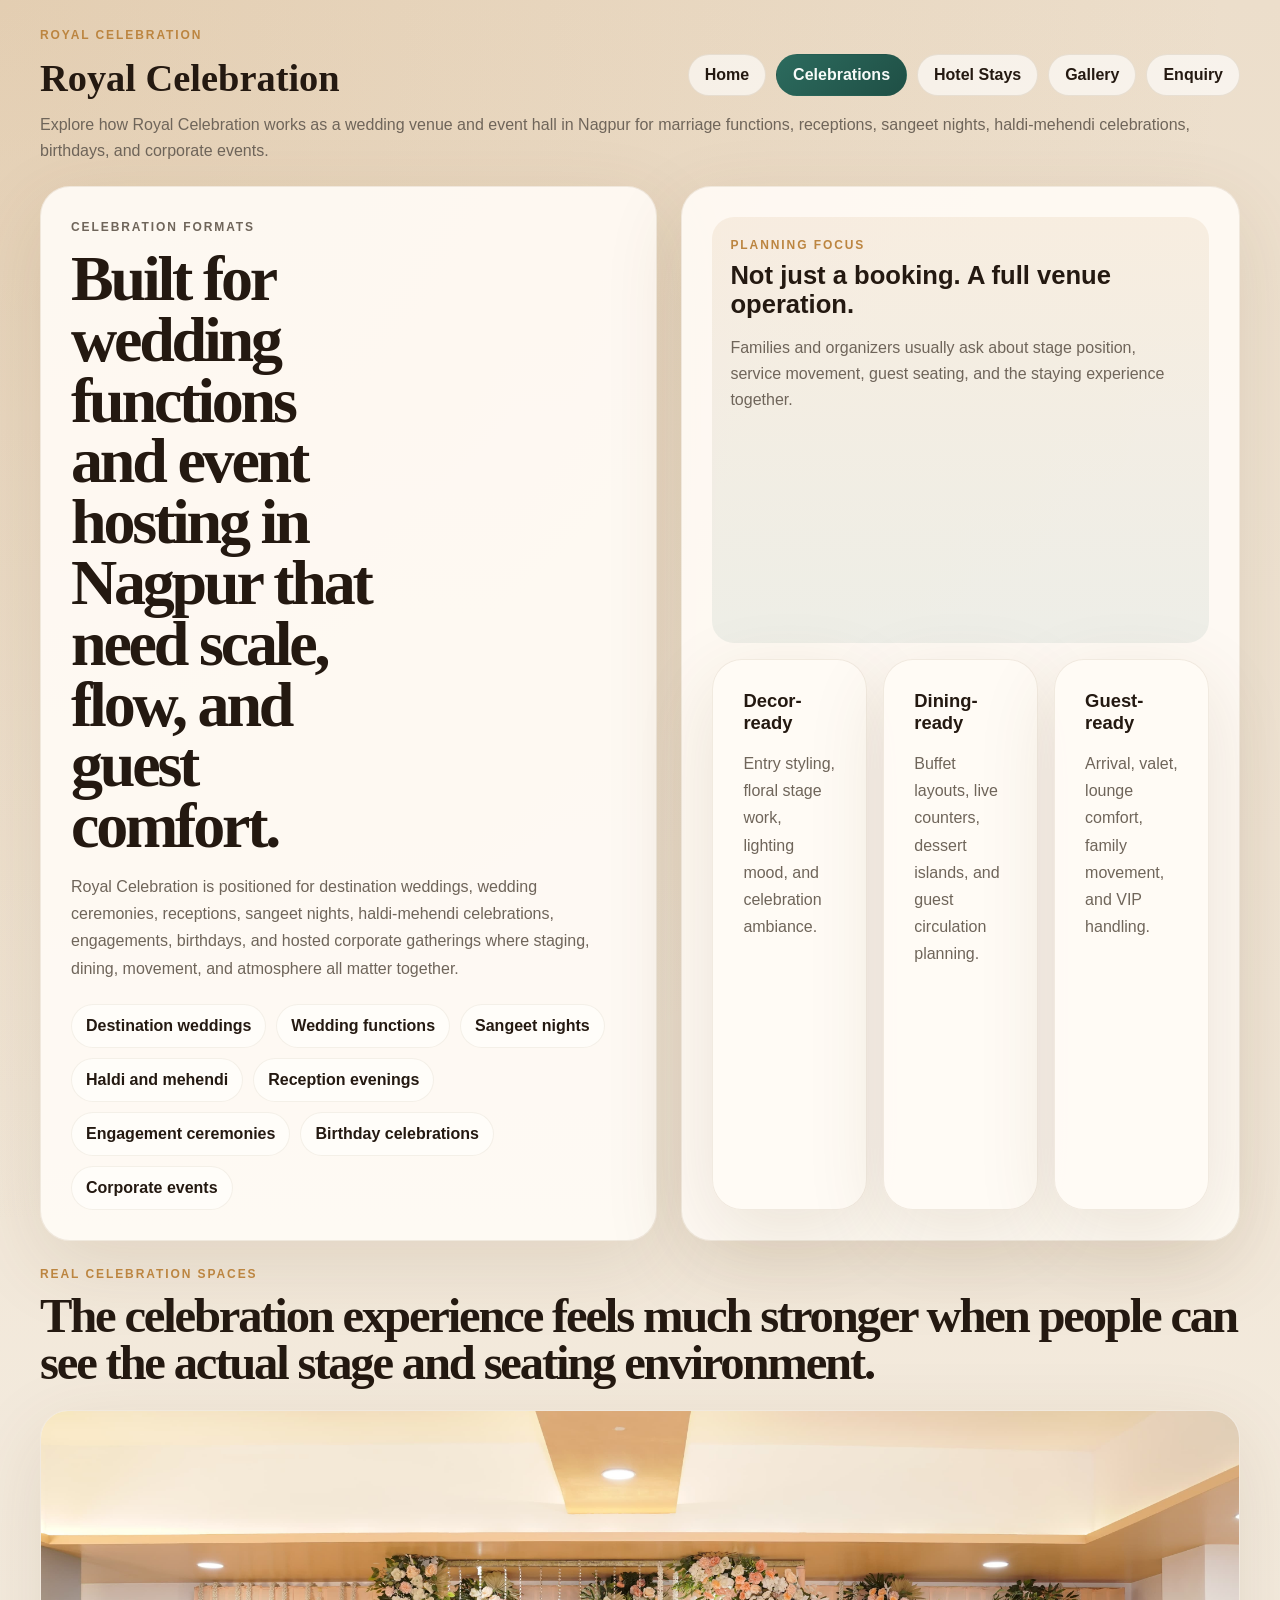
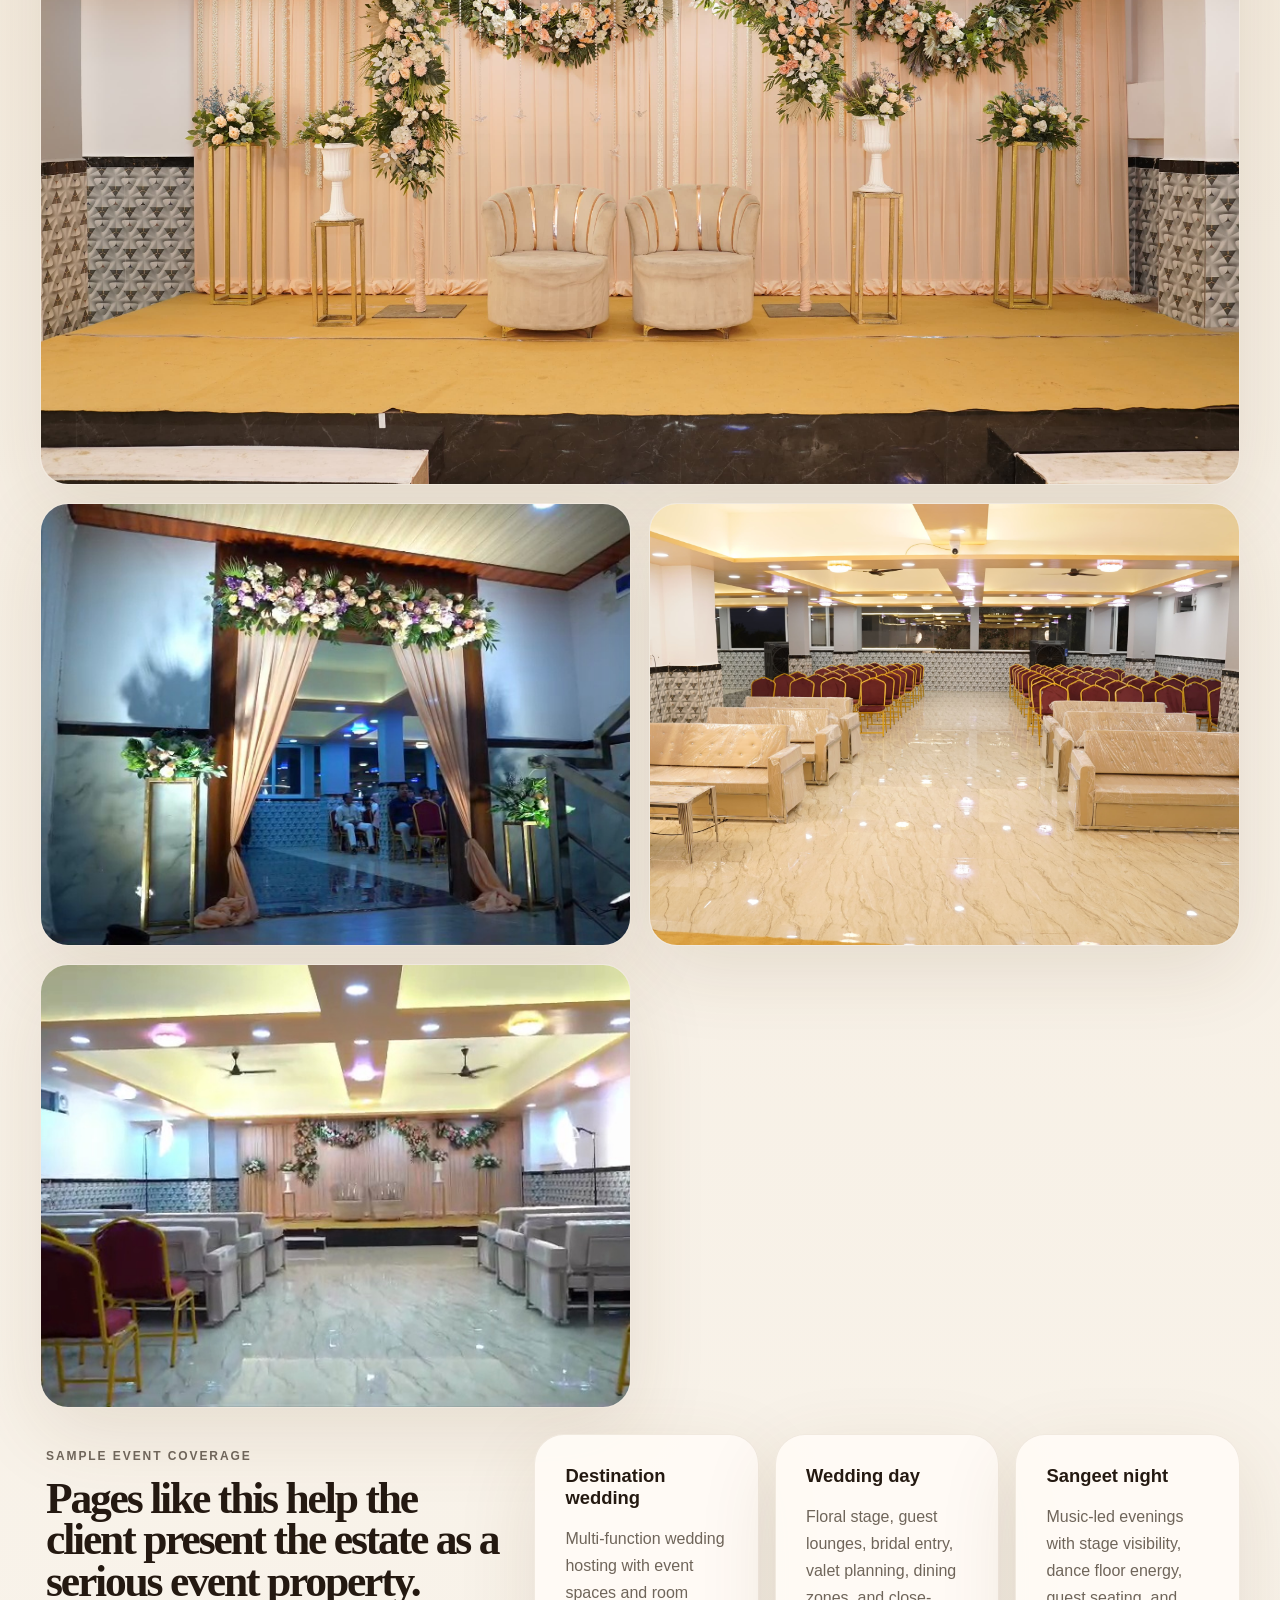
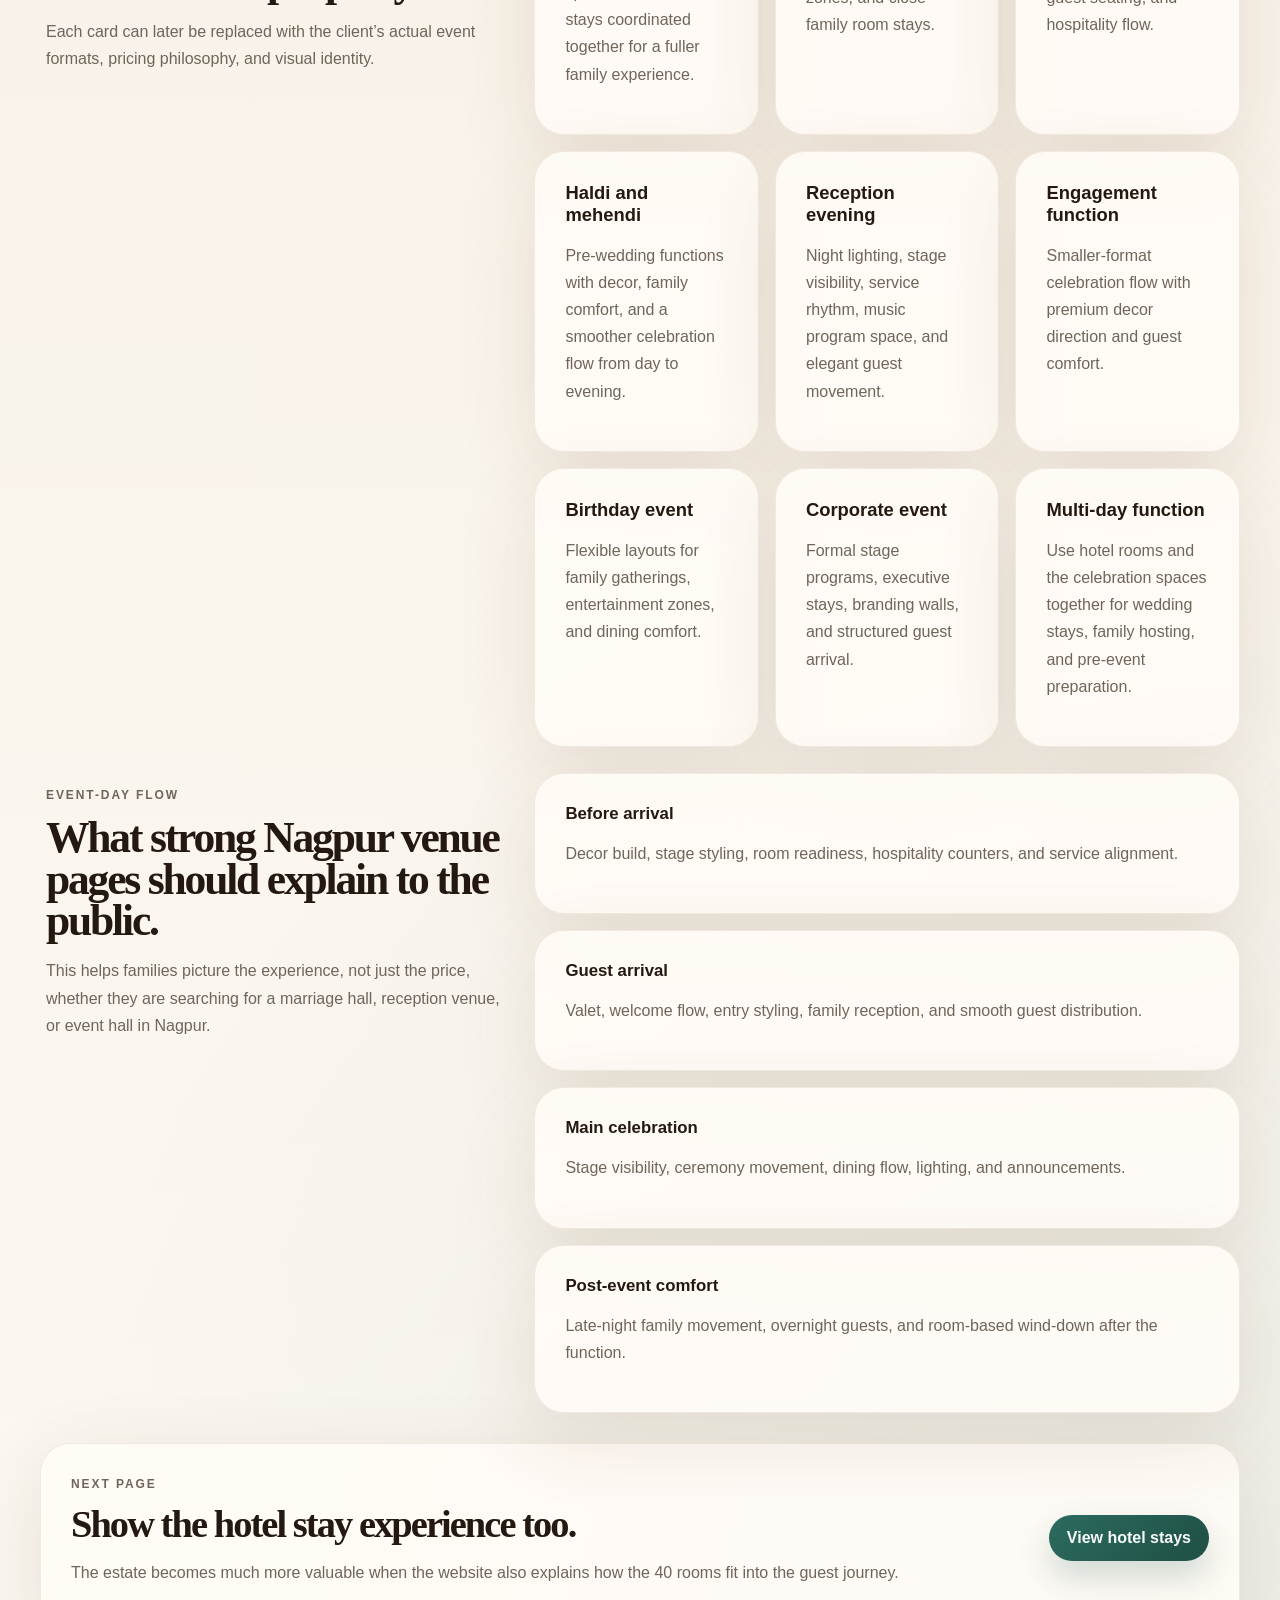
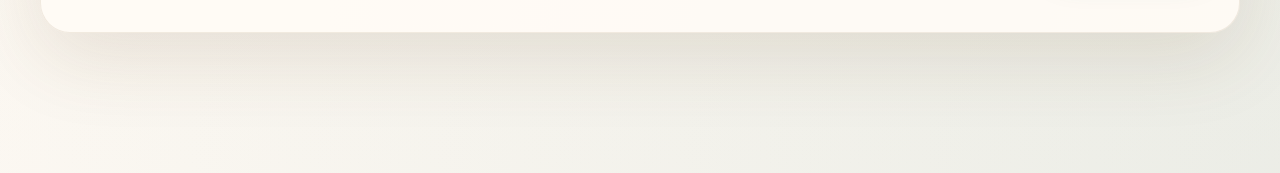
==== celebrations.html @ cda13cff "features" ====
<!DOCTYPE html>
<html lang="en">
  <head>
    <meta charset="UTF-8" />
    <meta name="viewport" content="width=device-width, initial-scale=1.0" />
    <title>Wedding Venue & Event Hall in Nagpur | Royal Celebration Celebrations</title>
    <meta
      name="description"
      content="Explore Royal Celebration in Nagpur for destination weddings, wedding functions, sangeet, haldi-mehendi, engagements, receptions, birthday parties, and corporate events."
    />
    <link rel="canonical" href="https://royalcelebration.in/celebrations" />
    <meta property="og:title" content="Wedding Venue & Event Hall in Nagpur | Royal Celebration" />
    <meta
      property="og:description"
      content="See how Royal Celebration in Nagpur supports destination weddings, marriage functions, receptions, sangeet, haldi-mehendi, birthday parties, and corporate events."
    />
    <meta property="og:type" content="website" />
    <meta property="og:url" content="https://royalcelebration.in/celebrations" />
    <meta property="og:image" content="https://royalcelebration.in/assets/media/stage.jpeg" />
    <meta name="twitter:card" content="summary_large_image" />
    <link rel="icon" type="image/png" href="assets/SrSLogicsLogo.png" />
    <meta name="theme-color" content="#2c6b5e" />
    <meta name="mobile-web-app-capable" content="yes" />
    <meta name="apple-mobile-web-app-capable" content="yes" />
    <meta name="apple-mobile-web-app-status-bar-style" content="default" />
    <meta name="apple-mobile-web-app-title" content="Royal Celebration" />
    <link rel="manifest" href="manifest.webmanifest" />
    <link rel="apple-touch-icon" href="assets/SrSLogicsLogo.png" />
    <link rel="stylesheet" href="enquiry.css" />
  </head>
  <body>
    <main class="landing-shell">
      <header class="site-header">
        <div class="site-header__row">
          <div class="brand-lockup">
            <span class="eyebrow">Royal Celebration</span>
            <strong>Royal Celebration</strong>
          </div>
          <nav class="site-nav" aria-label="Public site">
            <a href="/">Home</a>
            <a href="/celebrations" class="is-active">Celebrations</a>
            <a href="/stays">Hotel Stays</a>
            <a href="/gallery">Gallery</a>
            <a href="/enquiry">Enquiry</a>
          </nav>
        </div>
        <p class="site-header__note">Explore how Royal Celebration works as a wedding venue and event hall in Nagpur for marriage functions, receptions, sangeet nights, haldi-mehendi celebrations, birthdays, and corporate events.</p>
      </header>

      <section class="page-hero">
        <article class="page-hero__copy">
          <p class="eyebrow">Celebration Formats</p>
          <h1>Built for wedding functions and event hosting in Nagpur that need scale, flow, and guest comfort.</h1>
          <p>
            Royal Celebration is positioned for destination weddings, wedding ceremonies, receptions, sangeet nights,
            haldi-mehendi celebrations, engagements, birthdays, and hosted corporate gatherings where staging, dining,
            movement, and atmosphere all matter together.
          </p>
          <div class="chip-row">
            <span>Destination weddings</span>
            <span>Wedding functions</span>
            <span>Sangeet nights</span>
            <span>Haldi and mehendi</span>
            <span>Reception evenings</span>
            <span>Engagement ceremonies</span>
            <span>Birthday celebrations</span>
            <span>Corporate events</span>
          </div>
        </article>

        <aside class="page-hero__panel">
          <article class="hero-panel__card">
            <span class="eyebrow">Planning focus</span>
            <strong>Not just a booking. A full venue operation.</strong>
            <p>Families and organizers usually ask about stage position, service movement, guest seating, and the staying experience together.</p>
          </article>
          <div class="metric-grid">
            <article class="metric-card">
              <strong>Decor-ready</strong>
              <p>Entry styling, floral stage work, lighting mood, and celebration ambiance.</p>
            </article>
            <article class="metric-card">
              <strong>Dining-ready</strong>
              <p>Buffet layouts, live counters, dessert islands, and guest circulation planning.</p>
            </article>
            <article class="metric-card">
              <strong>Guest-ready</strong>
              <p>Arrival, valet, lounge comfort, family movement, and VIP handling.</p>
            </article>
          </div>
        </aside>
      </section>

      <section class="media-showcase">
        <article class="media-showcase__lead">
          <p class="eyebrow">Real Celebration Spaces</p>
          <h2>The celebration experience feels much stronger when people can see the actual stage and seating environment.</h2>
        </article>
        <div class="media-showcase__grid">
          <article class="media-frame media-frame--wide">
            <img class="media-cover" src="assets/media/stage.jpeg" alt="Decorated stage setup for celebrations" />
          </article>
          <article class="media-frame">
            <img class="media-cover" src="assets/media/video_frames/entrance-frame.jpg" alt="Decorated entrance frame from wedding video" />
          </article>
          <article class="media-frame">
            <img class="media-cover" src="assets/media/pic_lawn.jpeg" alt="Celebration hall and seating layout" />
          </article>
          <article class="media-frame">
            <img class="media-cover" src="assets/media/video_frames/featured-frame-2.jpg" alt="Decorated stage and lounge arrangement from a live wedding celebration" />
          </article>
        </div>
      </section>

      <section class="split-section">
        <article class="split-section__copy">
          <p class="eyebrow">Sample event coverage</p>
          <h2>Pages like this help the client present the estate as a serious event property.</h2>
          <p>Each card can later be replaced with the client’s actual event formats, pricing philosophy, and visual identity.</p>
        </article>

        <div class="package-grid">
          <article class="detail-card">
            <strong>Destination wedding</strong>
            <p>Multi-function wedding hosting with event spaces and room stays coordinated together for a fuller family experience.</p>
          </article>
          <article class="detail-card">
            <strong>Wedding day</strong>
            <p>Floral stage, guest lounges, bridal entry, valet planning, dining zones, and close-family room stays.</p>
          </article>
          <article class="detail-card">
            <strong>Sangeet night</strong>
            <p>Music-led evenings with stage visibility, dance floor energy, guest seating, and hospitality flow.</p>
          </article>
          <article class="detail-card">
            <strong>Haldi and mehendi</strong>
            <p>Pre-wedding functions with decor, family comfort, and a smoother celebration flow from day to evening.</p>
          </article>
          <article class="detail-card">
            <strong>Reception evening</strong>
            <p>Night lighting, stage visibility, service rhythm, music program space, and elegant guest movement.</p>
          </article>
          <article class="detail-card">
            <strong>Engagement function</strong>
            <p>Smaller-format celebration flow with premium decor direction and guest comfort.</p>
          </article>
          <article class="detail-card">
            <strong>Birthday event</strong>
            <p>Flexible layouts for family gatherings, entertainment zones, and dining comfort.</p>
          </article>
          <article class="detail-card">
            <strong>Corporate event</strong>
            <p>Formal stage programs, executive stays, branding walls, and structured guest arrival.</p>
          </article>
          <article class="detail-card">
            <strong>Multi-day function</strong>
            <p>Use hotel rooms and the celebration spaces together for wedding stays, family hosting, and pre-event preparation.</p>
          </article>
        </div>
      </section>

      <section class="split-section">
        <article class="split-section__copy">
          <p class="eyebrow">Event-day flow</p>
          <h2>What strong Nagpur venue pages should explain to the public.</h2>
          <p>This helps families picture the experience, not just the price, whether they are searching for a marriage hall, reception venue, or event hall in Nagpur.</p>
        </article>

        <div class="timeline-list">
          <article class="timeline-card">
            <strong>Before arrival</strong>
            <p>Decor build, stage styling, room readiness, hospitality counters, and service alignment.</p>
          </article>
          <article class="timeline-card">
            <strong>Guest arrival</strong>
            <p>Valet, welcome flow, entry styling, family reception, and smooth guest distribution.</p>
          </article>
          <article class="timeline-card">
            <strong>Main celebration</strong>
            <p>Stage visibility, ceremony movement, dining flow, lighting, and announcements.</p>
          </article>
          <article class="timeline-card">
            <strong>Post-event comfort</strong>
            <p>Late-night family movement, overnight guests, and room-based wind-down after the function.</p>
          </article>
        </div>
      </section>

      <section class="cta-banner">
        <div>
          <p class="eyebrow">Next page</p>
          <h2>Show the hotel stay experience too.</h2>
          <p>The estate becomes much more valuable when the website also explains how the 40 rooms fit into the guest journey.</p>
        </div>
        <a href="/stays">View hotel stays</a>
      </section>
    </main>
    <script src="pwa.js"></script>
  </body>
</html>
---- enquiry.css ----
:root {
  --bg: #f6efe4;
  --panel: rgba(255, 251, 246, 0.92);
  --panel-strong: rgba(255, 253, 249, 0.98);
  --ink: #241911;
  --muted: #6f655a;
  --line: rgba(118, 84, 35, 0.1);
  --accent: #bc8540;
  --accent-deep: #8d5b22;
  --green: #2c6b5e;
  --green-deep: #1f4f45;
  --shadow: 0 24px 80px rgba(95, 67, 26, 0.12);
}

* {
  box-sizing: border-box;
}

body {
  margin: 0;
  color: var(--ink);
  font-family: "Avenir Next", "Segoe UI", sans-serif;
  background:
    radial-gradient(circle at top left, rgba(188, 133, 64, 0.18), transparent 24%),
    radial-gradient(circle at bottom right, rgba(44, 107, 94, 0.08), transparent 26%),
    linear-gradient(180deg, #ecdecb 0%, var(--bg) 42%, #fcf8f2 100%);
  scroll-behavior: smooth;
  overflow-x: clip;
}

img,
video {
  max-width: 100%;
}

.landing-shell {
  width: min(1200px, calc(100% - 32px));
  margin: 0 auto;
  padding: 28px 0 140px;
}

.site-header {
  display: grid;
  gap: 16px;
  margin-bottom: 22px;
}

.site-header__row {
  display: flex;
  justify-content: space-between;
  align-items: flex-end;
  gap: 18px;
}

.brand-lockup {
  display: grid;
  gap: 6px;
}

.brand-lockup strong {
  font-family: "Iowan Old Style", "Palatino Linotype", "Book Antiqua", serif;
  font-size: clamp(1.8rem, 3vw, 2.5rem);
  line-height: 0.95;
}

.site-header__note {
  margin: 0;
  color: var(--muted);
  line-height: 1.6;
}

.site-nav {
  display: flex;
  flex-wrap: wrap;
  justify-content: flex-end;
  gap: 10px;
}

.site-nav a {
  display: inline-flex;
  align-items: center;
  justify-content: center;
  min-height: 42px;
  padding: 0 16px;
  border-radius: 999px;
  border: 1px solid rgba(118, 84, 35, 0.12);
  color: var(--ink);
  background: rgba(255, 255, 255, 0.62);
  text-decoration: none;
  font-weight: 700;
  text-wrap: balance;
}

.site-nav a.is-active {
  color: #f7fbf9;
  background: linear-gradient(135deg, var(--green) 0%, var(--green-deep) 100%);
  border-color: transparent;
}

.contact-ribbon {
  display: grid;
  grid-template-columns: repeat(4, minmax(0, 1fr));
  gap: 16px;
  margin-bottom: 24px;
}

.contact-ribbon article,
.gallery-card,
.testimonial-card,
.location-card {
  border: 1px solid var(--line);
  border-radius: 26px;
  background: var(--panel);
  box-shadow: var(--shadow);
}

.contact-ribbon article {
  padding: 18px 20px;
}

.contact-ribbon span,
.gallery-card__meta span,
.location-card p,
.testimonial-list cite {
  display: block;
  color: var(--muted);
}

.contact-ribbon strong {
  display: block;
  margin-top: 6px;
  font-size: 1.05rem;
  overflow-wrap: anywhere;
}

.royal-hero,
.curated-metrics,
.moment-editorial,
.hosting-story,
.experience-film,
.royal-paths,
.concierge-ribbon {
  display: grid;
  gap: 24px;
  margin-bottom: 28px;
}

.royal-hero {
  position: relative;
  overflow: hidden;
  grid-template-columns: minmax(0, 1.08fr) minmax(320px, 0.64fr);
  align-items: end;
  min-height: 78svh;
  padding: 42px;
  border: 1px solid rgba(255, 255, 255, 0.18);
  border-radius: 40px;
  background: #1e1a17;
  box-shadow: 0 34px 90px rgba(50, 36, 20, 0.22);
}

.royal-hero__media,
.royal-hero__veil {
  position: absolute;
  inset: 0;
}

.royal-hero__media {
  width: 100%;
  height: 100%;
  object-fit: cover;
}

.royal-hero__veil {
  background:
    linear-gradient(90deg, rgba(19, 15, 12, 0.74) 0%, rgba(19, 15, 12, 0.48) 38%, rgba(19, 15, 12, 0.2) 100%),
    linear-gradient(180deg, rgba(255, 210, 143, 0.08), rgba(19, 15, 12, 0.16));
}

.royal-hero__content,
.royal-hero__aside {
  position: relative;
  z-index: 1;
}

.royal-hero__content {
  display: grid;
  gap: 18px;
  max-width: 42rem;
  color: #fbf3e8;
}

.royal-hero__content .eyebrow {
  color: #dfb172;
}

.royal-hero__content h1 {
  margin: 0;
  font-family: "Iowan Old Style", "Palatino Linotype", "Book Antiqua", serif;
  font-size: clamp(4rem, 8vw, 6.8rem);
  line-height: 0.86;
  letter-spacing: -0.075em;
  max-width: 8.5ch;
}

.royal-hero__lede {
  margin: 0;
  max-width: 36rem;
  color: rgba(251, 243, 232, 0.86);
  font-size: 1.08rem;
  line-height: 1.8;
}

.royal-hero__actions {
  display: flex;
  flex-wrap: wrap;
  gap: 12px;
}

.royal-hero__actions a {
  display: inline-flex;
  align-items: center;
  justify-content: center;
  min-height: 50px;
  padding: 0 22px;
  border-radius: 999px;
  text-decoration: none;
  font-weight: 800;
  white-space: nowrap;
  transition: transform 180ms ease, filter 180ms ease;
}

.royal-hero__actions a:first-child {
  color: #f7fbf9;
  background: linear-gradient(135deg, var(--green) 0%, var(--green-deep) 100%);
}

.royal-hero__actions a.is-secondary {
  color: #fbf3e8;
  border: 1px solid rgba(255, 243, 225, 0.22);
  background: rgba(255, 255, 255, 0.08);
  backdrop-filter: blur(14px);
}

.royal-hero__actions a:hover {
  transform: translateY(-2px);
}

.royal-hero__aside {
  display: grid;
  gap: 14px;
}

.royal-hero__aside article {
  padding: 18px 20px;
  border: 1px solid rgba(255, 244, 226, 0.14);
  border-radius: 24px;
  background: rgba(255, 250, 245, 0.12);
  backdrop-filter: blur(18px);
  color: #fff5eb;
}

.royal-hero__aside .eyebrow {
  margin-bottom: 8px;
  color: #e3b87a;
}

.curated-metrics {
  grid-template-columns: repeat(3, minmax(0, 1fr));
}

.curated-metrics article,
.concierge-ribbon article,
.hosting-card,
.royal-paths__card {
  border: 1px solid var(--line);
  border-radius: 28px;
  background: rgba(255, 251, 246, 0.92);
  box-shadow: var(--shadow);
}

.curated-metrics article {
  padding: 24px;
}

.curated-metrics span,
.concierge-ribbon span {
  display: block;
  margin-bottom: 10px;
  color: var(--accent-deep);
  font-size: 0.8rem;
  font-weight: 800;
  letter-spacing: 0.12em;
  text-transform: uppercase;
}

.curated-metrics strong,
.concierge-ribbon strong {
  font-size: 1.16rem;
  line-height: 1.48;
}

.moment-editorial {
  grid-template-columns: minmax(0, 0.76fr) minmax(0, 1.24fr);
  align-items: start;
}

.moment-editorial__intro {
  padding: 10px 8px 0 0;
}

.moment-editorial__intro h2,
.hosting-story__lead h2,
.experience-film__copy h2 {
  margin: 0 0 14px;
  font-family: "Iowan Old Style", "Palatino Linotype", "Book Antiqua", serif;
  font-size: clamp(2.4rem, 4vw, 4.1rem);
  line-height: 0.95;
  letter-spacing: -0.06em;
}

.moment-editorial__intro p,
.hosting-story__lead p,
.experience-film__copy p {
  color: var(--muted);
  line-height: 1.75;
}

.moment-editorial__gallery {
  display: grid;
  grid-template-columns: repeat(2, minmax(0, 1fr));
  gap: 18px;
}

.editorial-media {
  overflow: hidden;
  min-height: 260px;
  border: 1px solid var(--line);
  border-radius: 30px;
  background: rgba(255, 251, 246, 0.92);
  box-shadow: var(--shadow);
}

.editorial-media--wide {
  grid-column: 1 / -1;
  min-height: 440px;
}

.editorial-media__caption {
  padding: 20px 22px 24px;
}

.editorial-media__caption strong {
  display: block;
  font-size: 1.24rem;
  line-height: 1.35;
}

.hosting-story {
  grid-template-columns: minmax(0, 0.8fr) minmax(0, 1.2fr);
  align-items: start;
}

.hosting-story__lead {
  padding: 10px 8px 0 0;
}

.hosting-story__cards {
  display: grid;
  grid-template-columns: repeat(2, minmax(0, 1fr));
  gap: 18px;
}

.hosting-card {
  padding: 24px;
}

.hosting-card strong,
.royal-paths__card strong {
  display: block;
  margin-bottom: 10px;
  font-size: 1.34rem;
  line-height: 1.35;
}

.hosting-card p,
.royal-paths__card p {
  margin: 0;
  color: var(--muted);
  line-height: 1.72;
}

.experience-film {
  grid-template-columns: minmax(0, 0.84fr) minmax(0, 1.16fr);
  align-items: start;
}

.experience-film--stacked {
  grid-template-columns: 1fr;
}

.experience-film__copy {
  padding: 10px 8px 0 0;
  max-width: 34rem;
}

.experience-film--stacked .experience-film__copy {
  max-width: none;
}

.experience-film__strip {
  display: grid;
  grid-template-columns: repeat(3, minmax(0, 1fr));
  gap: 18px;
  align-items: start;
}

.experience-film__strip--single {
  grid-template-columns: 1fr;
  justify-items: center;
}

.film-frame {
  overflow: hidden;
  min-height: 360px;
  border: 1px solid var(--line);
  border-radius: 28px;
  background: rgba(255, 251, 246, 0.9);
  box-shadow: var(--shadow);
}

.film-frame--feature {
  min-height: 0;
  width: 100%;
  aspect-ratio: 16 / 10;
}

.royal-paths {
  grid-template-columns: repeat(4, minmax(0, 1fr));
}

.royal-paths__card {
  display: block;
  padding: 24px;
  color: inherit;
  text-decoration: none;
  transition: transform 180ms ease, box-shadow 180ms ease;
}

.royal-paths__card:hover {
  transform: translateY(-3px);
  box-shadow: 0 26px 60px rgba(95, 67, 26, 0.14);
}

.royal-paths__card--feature,
.royal-paths__card--cta {
  background:
    radial-gradient(circle at top right, rgba(188, 133, 64, 0.12), transparent 24%),
    linear-gradient(180deg, rgba(255, 252, 247, 0.98), rgba(242, 232, 217, 0.92));
}

.concierge-ribbon {
  grid-template-columns: repeat(4, minmax(0, 1fr));
}

.concierge-ribbon article {
  padding: 20px 22px;
}

.media-cover {
  width: 100%;
  height: 100%;
  object-fit: cover;
  display: block;
}

.media-cover--contain {
  object-fit: contain;
  background: #111;
}

.home-canvas {
  position: relative;
  display: grid;
  gap: 28px;
}

.home-canvas__backdrop {
  position: absolute;
  inset: 120px 0 auto;
  height: 520px;
  border-radius: 42px;
  background:
    radial-gradient(circle at 22% 18%, rgba(255, 224, 169, 0.28), transparent 20%),
    radial-gradient(circle at 84% 22%, rgba(44, 107, 94, 0.16), transparent 22%),
    linear-gradient(135deg, rgba(252, 247, 239, 0.78), rgba(236, 223, 204, 0.52));
  filter: blur(10px);
  pointer-events: none;
}

.home-marquee {
  position: relative;
  z-index: 1;
  display: flex;
  flex-wrap: wrap;
  gap: 12px;
}

.home-marquee span {
  padding: 12px 16px;
  border-radius: 999px;
  border: 1px solid rgba(118, 84, 35, 0.1);
  background: rgba(255, 255, 255, 0.72);
  color: var(--accent-deep);
  font-size: 0.88rem;
  font-weight: 800;
  letter-spacing: 0.1em;
  text-transform: uppercase;
}

.home-stage,
.experience-band,
.home-editorial,
.signature-runway,
.curated-paths,
.home-contact-ribbon {
  position: relative;
  z-index: 1;
  display: grid;
  gap: 24px;
}

.home-stage {
  grid-template-columns: minmax(0, 0.95fr) minmax(380px, 1.05fr);
  align-items: center;
}

.home-stage__copy {
  display: grid;
  gap: 20px;
}

.home-stage__copy h1 {
  margin: 0;
  font-family: "Iowan Old Style", "Palatino Linotype", "Book Antiqua", serif;
  font-size: clamp(4rem, 8vw, 7rem);
  line-height: 0.84;
  letter-spacing: -0.075em;
  max-width: 8.5ch;
}

.home-stage__lede {
  max-width: 60ch;
  color: var(--muted);
  font-size: 1.08rem;
  line-height: 1.8;
}

.home-stage__actions {
  display: flex;
  flex-wrap: wrap;
  gap: 12px;
}

.home-stage__actions a {
  display: inline-flex;
  align-items: center;
  justify-content: center;
  min-height: 52px;
  padding: 0 22px;
  border-radius: 999px;
  text-decoration: none;
  font-weight: 800;
  white-space: nowrap;
  flex-shrink: 0;
  transition: transform 180ms ease, box-shadow 180ms ease, filter 180ms ease;
}

.home-stage__actions a:first-child {
  color: #f7fbf9;
  background: linear-gradient(135deg, var(--green) 0%, var(--green-deep) 100%);
  box-shadow: 0 18px 38px rgba(44, 107, 94, 0.22);
}

.home-stage__actions a.is-secondary {
  color: var(--ink);
  border: 1px solid rgba(118, 84, 35, 0.12);
  background: rgba(255, 255, 255, 0.72);
}

.home-stage__actions a:hover {
  transform: translateY(-2px);
}

.home-stage__promise {
  max-width: 32rem;
  padding: 18px 20px;
  border: 1px solid rgba(118, 84, 35, 0.08);
  border-radius: 24px;
  background: rgba(255, 251, 246, 0.8);
  box-shadow: 0 20px 46px rgba(95, 67, 26, 0.08);
}

.home-stage__promise strong {
  display: block;
  margin-bottom: 8px;
  font-size: 1rem;
}

.home-stage__promise p {
  margin: 0;
  color: var(--muted);
  line-height: 1.7;
}

.home-stage__visual {
  position: relative;
  min-height: 720px;
  display: grid;
  grid-template-columns: repeat(2, minmax(0, 1fr));
  align-content: start;
  gap: 18px;
}

.dream-card,
.floating-note,
.editorial-block,
.runway-card,
.path-card,
.home-contact-ribbon article {
  border: 1px solid var(--line);
  box-shadow: var(--shadow);
}

.dream-card {
  overflow: hidden;
  border-radius: 32px;
  background: rgba(255, 252, 247, 0.9);
}

.dream-card--hero {
  grid-column: 1 / -1;
  width: 100%;
  margin-left: 0;
}

.dream-card__image {
  min-height: 340px;
  position: relative;
  overflow: hidden;
}

.dream-card__image::before {
  content: "";
  position: absolute;
  inset: 0;
  background:
    radial-gradient(circle at 18% 18%, rgba(255, 239, 206, 0.5), transparent 18%),
    linear-gradient(180deg, transparent 52%, rgba(15, 12, 9, 0.2) 100%);
  pointer-events: none;
  z-index: 1;
}

.dream-card__image--ceremony {
  background:
    radial-gradient(circle at 84% 18%, rgba(255, 214, 145, 0.32), transparent 14%),
    linear-gradient(145deg, rgba(130, 89, 50, 0.92), rgba(40, 89, 76, 0.92));
}

.dream-card__image--night {
  min-height: 230px;
  background:
    radial-gradient(circle at center, rgba(255, 214, 145, 0.36), transparent 18%),
    linear-gradient(145deg, rgba(42, 47, 69, 0.96), rgba(100, 57, 29, 0.88));
}

.dream-card__image--stay {
  min-height: 230px;
  background:
    linear-gradient(180deg, rgba(255, 248, 230, 0.2), transparent 24%),
    linear-gradient(145deg, rgba(118, 86, 56, 0.92), rgba(210, 170, 116, 0.9));
}

.media-showcase {
  display: grid;
  gap: 22px;
  margin-bottom: 26px;
}

.media-showcase__lead h2 {
  margin: 0;
  font-family: "Iowan Old Style", "Palatino Linotype", "Book Antiqua", serif;
  font-size: clamp(2.1rem, 3.8vw, 3.4rem);
  line-height: 0.98;
  letter-spacing: -0.045em;
}

.media-showcase__grid {
  display: grid;
  grid-template-columns: repeat(2, minmax(0, 1fr));
  gap: 18px;
  align-items: start;
}

.media-showcase__grid--rooms {
  grid-template-columns: minmax(0, 1.15fr) minmax(0, 0.85fr);
}

.media-frame {
  overflow: hidden;
  min-height: 0;
  aspect-ratio: 4 / 3;
  border: 1px solid var(--line);
  border-radius: 28px;
  background: var(--panel);
  box-shadow: var(--shadow);
}

.media-frame--wide {
  grid-column: 1 / -1;
  aspect-ratio: 16 / 9;
}

.media-frame--portrait {
  min-height: 560px;
  max-width: 420px;
  width: 100%;
  justify-self: center;
  background: #111;
}

.dream-card__content {
  padding: 20px 22px 24px;
}

.dream-card__content strong {
  display: block;
  font-size: 1.28rem;
  line-height: 1.25;
}

.floating-note {
  position: static;
  padding: 16px 18px;
  border-radius: 22px;
  background: rgba(255, 251, 246, 0.92);
  backdrop-filter: blur(16px);
  max-width: none;
  animation: none;
}

.floating-note span {
  display: block;
  margin-bottom: 6px;
  color: var(--accent-deep);
  font-size: 0.76rem;
  font-weight: 800;
  letter-spacing: 0.12em;
  text-transform: uppercase;
}

.floating-note strong {
  font-size: 1rem;
  line-height: 1.4;
}

.mini-gallery {
  position: static;
  grid-column: 1 / -1;
  display: grid;
  grid-template-columns: repeat(2, minmax(0, 1fr));
  gap: 16px;
}

.experience-band {
  grid-template-columns: repeat(3, minmax(0, 1fr));
}

.experience-band article {
  padding: 24px;
  border-radius: 28px;
  background: linear-gradient(135deg, rgba(255, 252, 247, 0.96), rgba(244, 233, 218, 0.86));
  border: 1px solid var(--line);
  box-shadow: var(--shadow);
}

.experience-band span {
  display: block;
  margin-bottom: 10px;
  color: var(--accent-deep);
  font-size: 0.8rem;
  font-weight: 800;
  letter-spacing: 0.12em;
  text-transform: uppercase;
}

.experience-band strong {
  font-size: 1.16rem;
  line-height: 1.48;
}

.home-editorial {
  grid-template-columns: minmax(0, 0.78fr) minmax(0, 1.22fr);
  align-items: start;
}

.home-editorial__intro {
  padding: 10px 6px 0 0;
}

.home-editorial__intro h2,
.signature-runway__lead h2,
.curated-paths__intro h2 {
  margin: 0 0 14px;
  font-family: "Iowan Old Style", "Palatino Linotype", "Book Antiqua", serif;
  font-size: clamp(2.4rem, 4vw, 4.2rem);
  line-height: 0.95;
  letter-spacing: -0.06em;
}

.home-editorial__intro p,
.signature-runway__lead p,
.curated-paths__intro p {
  color: var(--muted);
  line-height: 1.75;
}

.home-editorial__grid {
  display: grid;
  grid-template-columns: repeat(2, minmax(0, 1fr));
  gap: 18px;
}

.editorial-block {
  padding: 24px;
  border-radius: 30px;
  background: rgba(255, 252, 248, 0.9);
}

.editorial-block--tall,
.editorial-block--accent {
  background:
    radial-gradient(circle at top right, rgba(188, 133, 64, 0.12), transparent 24%),
    linear-gradient(180deg, rgba(255, 252, 247, 0.98), rgba(241, 231, 216, 0.92));
}

.editorial-block strong {
  display: block;
  margin-bottom: 10px;
  font-size: 1.42rem;
  line-height: 1.32;
}

.editorial-block p {
  margin: 0;
  color: var(--muted);
  line-height: 1.72;
}

.signature-runway {
  grid-template-columns: minmax(0, 0.72fr) minmax(0, 1.28fr);
  align-items: start;
}

.signature-runway__lead {
  padding: 10px 8px 0 0;
}

.signature-runway__track {
  display: grid;
  grid-template-columns: repeat(3, minmax(0, 1fr));
  gap: 18px;
}

.runway-card {
  padding: 24px;
  border-radius: 30px;
  background:
    linear-gradient(180deg, rgba(255, 252, 247, 0.98), rgba(244, 234, 222, 0.92));
}

.runway-card span {
  display: inline-flex;
  align-items: center;
  min-height: 34px;
  padding: 0 12px;
  border-radius: 999px;
  background: rgba(44, 107, 94, 0.1);
  color: var(--green-deep);
  font-size: 0.78rem;
  font-weight: 800;
  letter-spacing: 0.1em;
  text-transform: uppercase;
}

.runway-card h3 {
  margin: 16px 0 10px;
  font-family: "Iowan Old Style", "Palatino Linotype", "Book Antiqua", serif;
  font-size: 2rem;
  line-height: 0.95;
  letter-spacing: -0.05em;
}

.runway-card p {
  margin: 0;
  color: var(--muted);
  line-height: 1.72;
}

.curated-paths {
  grid-template-columns: minmax(0, 0.78fr) minmax(0, 1.22fr);
  align-items: start;
}

.curated-paths__intro {
  padding: 10px 8px 0 0;
}

.curated-paths__grid {
  display: grid;
  grid-template-columns: repeat(2, minmax(0, 1fr));
  gap: 18px;
}

.path-card {
  display: block;
  padding: 24px;
  border-radius: 30px;
  background: rgba(255, 252, 248, 0.92);
  color: inherit;
  text-decoration: none;
  transition: transform 180ms ease, box-shadow 180ms ease;
}

.path-card:hover {
  transform: translateY(-3px);
  box-shadow: 0 26px 60px rgba(95, 67, 26, 0.14);
}

.path-card--large,
.path-card--cta {
  background:
    radial-gradient(circle at top right, rgba(188, 133, 64, 0.12), transparent 24%),
    linear-gradient(180deg, rgba(255, 252, 247, 0.98), rgba(242, 232, 217, 0.92));
}

.path-card strong {
  display: block;
  margin-bottom: 10px;
  font-size: 1.4rem;
  line-height: 1.32;
}

.path-card p {
  margin: 0;
  color: var(--muted);
  line-height: 1.7;
}

.home-contact-ribbon {
  grid-template-columns: repeat(4, minmax(0, 1fr));
}

.home-contact-ribbon article {
  padding: 20px 22px;
  border-radius: 28px;
  background: rgba(255, 251, 246, 0.9);
}

.home-contact-ribbon span {
  display: block;
  margin-bottom: 8px;
  color: var(--muted);
}

.home-contact-ribbon strong {
  font-size: 1.08rem;
  line-height: 1.45;
}

@keyframes floaty {
  0%,
  100% {
    transform: translateY(0);
  }
  50% {
    transform: translateY(-8px);
  }
}

.home-hero,
.pulse-ribbon,
.home-story,
.signature-grid,
.editorial-showcase {
  display: grid;
  gap: 24px;
  margin-bottom: 28px;
}

.home-hero {
  grid-template-columns: minmax(0, 1.02fr) minmax(360px, 0.98fr);
  align-items: stretch;
}

.home-hero__copy,
.home-hero__visual,
.story-card,
.signature-panel,
.editorial-link-card {
  border: 1px solid var(--line);
  box-shadow: var(--shadow);
}

.home-hero__copy,
.home-hero__visual {
  padding: 34px;
  border-radius: 34px;
  background: linear-gradient(180deg, rgba(255, 250, 244, 0.95), rgba(250, 243, 233, 0.88));
}

.home-hero__copy {
  position: relative;
  overflow: hidden;
}

.home-hero__copy::before {
  content: "";
  position: absolute;
  inset: auto -80px -100px auto;
  width: 240px;
  height: 240px;
  border-radius: 999px;
  background: radial-gradient(circle, rgba(188, 133, 64, 0.16), transparent 62%);
  pointer-events: none;
}

.home-hero__copy h1 {
  margin: 0;
  font-family: "Iowan Old Style", "Palatino Linotype", "Book Antiqua", serif;
  font-size: clamp(3.6rem, 7vw, 6.6rem);
  line-height: 0.88;
  letter-spacing: -0.065em;
  max-width: 9ch;
}

.home-hero__copy p {
  max-width: 60ch;
  color: var(--muted);
  line-height: 1.75;
  font-size: 1.05rem;
}

.home-hero__actions,
.home-hero__tags {
  display: flex;
  flex-wrap: wrap;
  gap: 12px;
}

.home-hero__actions {
  margin-top: 24px;
}

.home-hero__actions a {
  display: inline-flex;
  align-items: center;
  justify-content: center;
  min-height: 50px;
  padding: 0 20px;
  border-radius: 999px;
  text-decoration: none;
  font-weight: 800;
  transition: transform 180ms ease, filter 180ms ease;
}

.home-hero__actions a:first-child {
  color: #f7fbf9;
  background: linear-gradient(135deg, var(--green) 0%, var(--green-deep) 100%);
  box-shadow: 0 18px 34px rgba(44, 107, 94, 0.22);
}

.home-hero__actions a.is-secondary {
  color: var(--ink);
  border: 1px solid rgba(118, 84, 35, 0.12);
  background: rgba(255, 255, 255, 0.72);
}

.home-hero__actions a:hover {
  transform: translateY(-1px);
}

.home-hero__tags span {
  padding: 11px 14px;
  border-radius: 999px;
  background: rgba(255, 255, 255, 0.72);
  border: 1px solid rgba(118, 84, 35, 0.08);
  font-weight: 700;
}

.home-hero__visual {
  display: grid;
  grid-template-columns: minmax(0, 1fr) 220px;
  gap: 18px;
}

.estate-stack {
  display: grid;
  gap: 18px;
}

.estate-frame {
  overflow: hidden;
  border-radius: 28px;
  background: rgba(255, 255, 255, 0.78);
}

.estate-frame--primary {
  min-height: 100%;
}

.estate-frame__visual {
  position: relative;
  min-height: 220px;
  overflow: hidden;
}

.estate-frame--primary .estate-frame__visual {
  min-height: 100%;
}

.estate-frame__visual::after {
  content: "";
  position: absolute;
  inset: 0;
  background:
    linear-gradient(180deg, rgba(255, 255, 255, 0.04), transparent 30%),
    linear-gradient(180deg, transparent 46%, rgba(17, 13, 10, 0.16) 100%);
}

.estate-frame__visual--ceremony {
  background:
    radial-gradient(circle at 20% 20%, rgba(255, 239, 206, 0.65), transparent 22%),
    radial-gradient(circle at 80% 24%, rgba(255, 222, 156, 0.35), transparent 18%),
    linear-gradient(145deg, rgba(93, 56, 26, 0.78), rgba(44, 107, 94, 0.88));
}

.estate-frame__visual--evening {
  background:
    radial-gradient(circle at center, rgba(255, 216, 146, 0.35), transparent 18%),
    linear-gradient(150deg, rgba(42, 53, 77, 0.92), rgba(108, 65, 29, 0.88));
}

.estate-frame__visual--stay {
  background:
    linear-gradient(180deg, rgba(255, 248, 230, 0.18), transparent 24%),
    linear-gradient(145deg, rgba(121, 89, 56, 0.9), rgba(205, 164, 109, 0.88));
}

.estate-frame__caption {
  padding: 18px 18px 20px;
}

.estate-frame__caption strong {
  display: block;
  margin-bottom: 8px;
  font-size: 1.05rem;
}

.estate-frame__caption p {
  margin: 0;
  color: var(--muted);
  line-height: 1.7;
}

.pulse-ribbon {
  grid-template-columns: repeat(3, minmax(0, 1fr));
}

.pulse-ribbon article {
  padding: 24px;
  border-radius: 28px;
  border: 1px solid var(--line);
  background: linear-gradient(135deg, rgba(255, 252, 247, 0.95), rgba(244, 234, 219, 0.82));
  box-shadow: var(--shadow);
}

.pulse-ribbon span {
  display: block;
  margin-bottom: 10px;
  color: var(--accent-deep);
  font-size: 0.82rem;
  font-weight: 800;
  letter-spacing: 0.12em;
  text-transform: uppercase;
}

.pulse-ribbon strong {
  font-size: 1.14rem;
  line-height: 1.45;
}

.home-story {
  grid-template-columns: minmax(0, 0.8fr) minmax(0, 1.2fr);
  align-items: start;
}

.home-story__intro {
  padding: 14px 10px 0 4px;
}

.home-story__intro h2,
.signature-grid__lead h2,
.editorial-showcase__copy h2 {
  margin: 0 0 14px;
  font-family: "Iowan Old Style", "Palatino Linotype", "Book Antiqua", serif;
  font-size: clamp(2.2rem, 3.7vw, 3.8rem);
  line-height: 0.96;
  letter-spacing: -0.055em;
}

.home-story__intro p,
.signature-grid__lead p,
.editorial-showcase__copy p {
  color: var(--muted);
  line-height: 1.75;
}

.home-story__cards {
  display: grid;
  grid-template-columns: repeat(2, minmax(0, 1fr));
  gap: 16px;
}

.story-card {
  padding: 24px;
  border-radius: 26px;
  background: rgba(255, 252, 248, 0.9);
}

.story-card--feature {
  background:
    radial-gradient(circle at top right, rgba(188, 133, 64, 0.14), transparent 26%),
    linear-gradient(180deg, rgba(255, 251, 246, 0.98), rgba(243, 233, 219, 0.92));
}

.story-card strong {
  display: block;
  margin-bottom: 10px;
  font-size: 1.3rem;
  line-height: 1.25;
}

.story-card p {
  margin: 0;
  color: var(--muted);
  line-height: 1.7;
}

.signature-grid {
  grid-template-columns: minmax(0, 0.86fr) repeat(3, minmax(0, 1fr));
  align-items: stretch;
}

.signature-grid__lead {
  padding: 12px 6px 0 0;
}

.signature-panel {
  padding: 24px;
  border-radius: 30px;
  background: linear-gradient(180deg, rgba(255, 252, 247, 0.98), rgba(244, 235, 222, 0.9));
}

.signature-panel strong {
  display: inline-flex;
  align-items: center;
  min-height: 34px;
  padding: 0 12px;
  border-radius: 999px;
  background: rgba(44, 107, 94, 0.1);
  color: var(--green-deep);
  font-size: 0.84rem;
  font-weight: 800;
  letter-spacing: 0.08em;
  text-transform: uppercase;
}

.signature-panel h3 {
  margin: 16px 0 10px;
  font-family: "Iowan Old Style", "Palatino Linotype", "Book Antiqua", serif;
  font-size: 1.8rem;
  line-height: 0.98;
  letter-spacing: -0.045em;
}

.signature-panel p {
  margin: 0;
  color: var(--muted);
  line-height: 1.72;
}

.editorial-showcase {
  grid-template-columns: minmax(0, 0.76fr) minmax(0, 1.24fr);
  align-items: start;
}

.editorial-showcase__copy {
  padding: 10px 8px 0 0;
}

.editorial-showcase__grid {
  display: grid;
  grid-template-columns: repeat(2, minmax(0, 1fr));
  gap: 16px;
}

.editorial-link-card {
  display: block;
  padding: 24px;
  border-radius: 28px;
  background:
    radial-gradient(circle at top right, rgba(44, 107, 94, 0.08), transparent 28%),
    linear-gradient(180deg, rgba(255, 252, 247, 0.98), rgba(243, 234, 221, 0.9));
  color: inherit;
  text-decoration: none;
  transition: transform 180ms ease, box-shadow 180ms ease;
}

.editorial-link-card:hover {
  transform: translateY(-3px);
  box-shadow: 0 26px 60px rgba(95, 67, 26, 0.14);
}

.editorial-link-card strong {
  display: block;
  margin-bottom: 8px;
  font-size: 1.24rem;
  line-height: 1.35;
}

.editorial-link-card p {
  margin: 0;
  color: var(--muted);
  line-height: 1.7;
}

.cta-banner--immersive {
  background:
    radial-gradient(circle at top right, rgba(188, 133, 64, 0.12), transparent 24%),
    linear-gradient(180deg, rgba(255, 251, 246, 0.98), rgba(244, 234, 220, 0.9));
}

.journey-bar,
.metric-strip {
  display: grid;
  gap: 16px;
  margin-bottom: 24px;
}

.journey-bar {
  grid-template-columns: minmax(0, 0.95fr) minmax(0, 1.05fr);
  align-items: center;
  padding: 22px 24px;
  border: 1px solid var(--line);
  border-radius: 28px;
  background: rgba(255, 251, 246, 0.88);
  box-shadow: var(--shadow);
}

.journey-bar__meta {
  display: grid;
  gap: 6px;
}

.journey-bar__meta strong {
  font-size: 1.2rem;
}

.journey-bar__actions {
  display: flex;
  flex-wrap: wrap;
  justify-content: flex-end;
  gap: 12px;
}

.journey-chip,
.hero-points button,
.quick-pick,
.floating-enquiry-bar__button,
.primary-link,
.secondary-link,
.faq-toggle {
  font: inherit;
}

.journey-chip,
.quick-pick {
  border: 1px solid rgba(118, 84, 35, 0.12);
  border-radius: 999px;
  padding: 12px 16px;
  background: rgba(255, 255, 255, 0.7);
  color: var(--ink);
  font-weight: 700;
  cursor: pointer;
  transition: transform 180ms ease, background 180ms ease, border-color 180ms ease;
  text-wrap: balance;
}

.journey-chip:hover,
.quick-pick:hover,
.journey-chip:focus-visible,
.quick-pick:focus-visible {
  transform: translateY(-1px);
  border-color: rgba(44, 107, 94, 0.22);
  background: rgba(255, 255, 255, 0.92);
}

.hero-section,
.content-section,
.credibility-section,
.showcase-section,
.faq-section,
.gallery-section,
.trust-section,
.page-hero,
.split-section,
.contact-grid {
  display: grid;
  gap: 24px;
}

.page-hero {
  grid-template-columns: minmax(0, 1.05fr) minmax(320px, 0.95fr);
  margin-bottom: 26px;
}

.page-hero__copy,
.page-hero__panel,
.detail-card,
.metric-card,
.room-card,
.map-panel,
.timeline-card,
.cta-banner {
  border: 1px solid var(--line);
  border-radius: 30px;
  background: var(--panel);
  box-shadow: var(--shadow);
}

.page-hero__copy,
.page-hero__panel,
.detail-card,
.metric-card,
.room-card,
.map-panel,
.timeline-card,
.cta-banner {
  padding: 30px;
}

.page-hero__copy h1,
.split-section__copy h2,
.cta-banner h2 {
  margin: 0;
  font-family: "Iowan Old Style", "Palatino Linotype", "Book Antiqua", serif;
  line-height: 0.95;
  letter-spacing: -0.05em;
}

.page-hero__copy h1 {
  font-size: clamp(3rem, 5vw, 5rem);
  max-width: 10ch;
}

.page-hero__copy p,
.page-hero__panel p,
.detail-card p,
.room-card p,
.metric-card p,
.split-section__copy p,
.timeline-card p,
.map-panel p,
.cta-banner p {
  color: var(--muted);
  line-height: 1.7;
}

.page-hero__panel {
  display: grid;
  gap: 16px;
}

.chip-row {
  display: flex;
  flex-wrap: wrap;
  gap: 10px;
  margin-top: 22px;
}

.chip-row span {
  padding: 12px 14px;
  border-radius: 999px;
  border: 1px solid rgba(118, 84, 35, 0.08);
  background: var(--panel-strong);
  font-weight: 700;
}

.metric-grid,
.detail-grid,
.room-grid,
.package-grid {
  display: grid;
  grid-template-columns: repeat(3, minmax(0, 1fr));
  gap: 16px;
}

.metric-card strong,
.detail-card strong,
.room-card strong {
  display: block;
  margin-bottom: 8px;
  font-size: 1.15rem;
}

.split-section {
  grid-template-columns: minmax(0, 0.8fr) minmax(0, 1.2fr);
  align-items: start;
  margin-top: 26px;
}

.split-section__copy {
  padding: 12px 6px 0;
}

.split-section__copy h2 {
  font-size: clamp(2.1rem, 3.4vw, 3.2rem);
  margin-bottom: 14px;
}

.timeline-list,
.feature-list {
  display: grid;
  gap: 16px;
}

.timeline-card strong,
.feature-list strong {
  display: block;
  margin-bottom: 8px;
  font-size: 1.05rem;
}

.visual-grid {
  display: grid;
  grid-template-columns: repeat(2, minmax(0, 1fr));
  gap: 16px;
  align-items: start;
}

.visual-card {
  overflow: hidden;
  border: 1px solid var(--line);
  border-radius: 28px;
  background: var(--panel);
  box-shadow: var(--shadow);
}

.visual-card__image {
  min-height: 0;
  aspect-ratio: 4 / 3;
  overflow: hidden;
  background:
    radial-gradient(circle at top right, rgba(255, 228, 181, 0.45), transparent 28%),
    linear-gradient(135deg, rgba(44, 107, 94, 0.95), rgba(188, 133, 64, 0.84));
}

.visual-card__image--photo {
  background: #ddd3c4;
}

.visual-card__image--warm {
  background:
    linear-gradient(160deg, rgba(229, 209, 175, 0.35), transparent 32%),
    linear-gradient(135deg, rgba(188, 133, 64, 0.9), rgba(108, 67, 31, 0.92));
}

.visual-card__image--room {
  background:
    linear-gradient(180deg, rgba(255, 244, 223, 0.2), transparent 25%),
    linear-gradient(145deg, rgba(119, 89, 57, 0.9), rgba(215, 176, 122, 0.88));
}

.visual-card__image--portrait {
  aspect-ratio: 9 / 16;
  min-height: 0;
  background: #111;
}

.visual-card__body {
  padding: 20px;
}

.visual-card__body strong {
  display: block;
  margin-bottom: 8px;
}

.visual-card__body p {
  margin: 0;
  color: var(--muted);
  line-height: 1.7;
}

.visual-grid--real .visual-card--wide {
  grid-column: 1 / -1;
}

.visual-grid--real .visual-card--wide .visual-card__image {
  aspect-ratio: 16 / 9;
}

.visual-card--portrait {
  max-width: 440px;
  justify-self: center;
}

.contact-grid {
  grid-template-columns: minmax(0, 0.95fr) minmax(340px, 0.85fr);
  align-items: start;
  margin-top: 26px;
}

.contact-stack {
  display: grid;
  gap: 16px;
}

.map-panel {
  min-height: 100%;
}

.inline-links {
  display: flex;
  flex-wrap: wrap;
  gap: 12px;
  margin-top: 18px;
}

.inline-links a,
.cta-banner a {
  display: inline-flex;
  align-items: center;
  justify-content: center;
  min-height: 46px;
  padding: 0 18px;
  border-radius: 999px;
  text-decoration: none;
  font-weight: 700;
  white-space: nowrap;
  flex-shrink: 0;
  text-wrap: balance;
}

.inline-links a {
  border: 1px solid rgba(118, 84, 35, 0.12);
  color: var(--ink);
  background: rgba(255, 255, 255, 0.72);
}

.cta-banner {
  display: flex;
  justify-content: space-between;
  align-items: center;
  gap: 18px;
  margin-top: 30px;
}

.cta-banner h2 {
  font-size: clamp(2rem, 3vw, 3rem);
  margin-bottom: 10px;
}

.cta-banner a {
  color: #f7fbf9;
  background: linear-gradient(135deg, var(--green) 0%, var(--green-deep) 100%);
  box-shadow: 0 16px 32px rgba(44, 107, 94, 0.22);
}

.hero-section {
  grid-template-columns: minmax(0, 1.1fr) minmax(320px, 0.9fr);
  margin-bottom: 26px;
}

.hero-copy,
.hero-panel,
.info-card,
.benefit-card,
.form-card,
.credibility-card,
.showcase-card,
.faq-card,
.gallery-card,
.testimonial-card,
.location-card {
  border: 1px solid var(--line);
  border-radius: 30px;
  background: var(--panel);
  box-shadow: var(--shadow);
}

.hero-copy,
.hero-panel,
.info-card,
.form-card,
.credibility-card,
.faq-card,
.testimonial-card,
.location-card {
  padding: 30px;
}

.eyebrow {
  margin: 0 0 12px;
  color: var(--accent);
  letter-spacing: 0.16em;
  font-size: 0.75rem;
  font-weight: 800;
  text-transform: uppercase;
}

.hero-copy h1,
.info-card h2,
.form-heading h2 {
  margin: 0;
  font-family: "Iowan Old Style", "Palatino Linotype", "Book Antiqua", serif;
  line-height: 0.94;
  letter-spacing: -0.055em;
}

.hero-copy h1 {
  font-size: clamp(3rem, 5vw, 5rem);
  max-width: 10ch;
}

.hero-text,
.info-card p,
.form-heading p,
.benefit-card p,
.hero-panel__card p,
.form-footnote {
  color: var(--muted);
  line-height: 1.65;
}

.hero-points {
  display: flex;
  flex-wrap: wrap;
  gap: 10px;
  margin-top: 26px;
}

.hero-points button,
.hero-panel__stats article,
.benefit-card,
.trust-strip article,
.showcase-card {
  border-radius: 22px;
  background: var(--panel-strong);
  border: 1px solid rgba(118, 84, 35, 0.08);
}

.hero-points button {
  padding: 12px 14px;
  font-weight: 700;
  border-width: 1px;
  color: var(--ink);
  cursor: pointer;
  text-align: left;
  transition: transform 180ms ease, border-color 180ms ease, background 180ms ease;
}

.hero-points button:hover,
.hero-points button:focus-visible {
  transform: translateY(-2px);
  border-color: rgba(44, 107, 94, 0.22);
  background: rgba(255, 255, 255, 0.98);
}

.hero-panel {
  display: grid;
  gap: 16px;
}

.hero-cta-row {
  display: flex;
  flex-wrap: wrap;
  gap: 12px;
  margin-top: 24px;
}

.primary-link,
.secondary-link {
  display: inline-flex;
  align-items: center;
  justify-content: center;
  min-height: 48px;
  padding: 0 20px;
  border-radius: 999px;
  text-decoration: none;
  font-weight: 800;
  white-space: nowrap;
  flex-shrink: 0;
  transition: transform 180ms ease, filter 180ms ease, background 180ms ease;
  text-wrap: balance;
}

.primary-link {
  color: #f7fbf9;
  background: linear-gradient(135deg, var(--green) 0%, var(--green-deep) 100%);
  box-shadow: 0 16px 32px rgba(44, 107, 94, 0.22);
}

.secondary-link {
  color: var(--ink);
  border: 1px solid rgba(118, 84, 35, 0.12);
  background: rgba(255, 255, 255, 0.72);
}

.primary-link:hover,
.secondary-link:hover,
.primary-link:focus-visible,
.secondary-link:focus-visible {
  transform: translateY(-1px);
}

.hero-panel__card {
  padding: 18px;
  border-radius: 22px;
  background: linear-gradient(180deg, rgba(188, 133, 64, 0.1), rgba(44, 107, 94, 0.08));
}

.hero-panel__card strong {
  display: block;
  margin: 8px 0;
  font-size: 1.6rem;
}

.hero-panel__stats {
  display: grid;
  gap: 12px;
}

.hero-panel__stats article {
  padding: 16px 18px;
}

.hero-panel__stats span {
  display: block;
  margin-bottom: 6px;
  color: var(--muted);
  font-size: 0.85rem;
}

.hero-panel__stats strong {
  font-size: 1rem;
}

.trust-strip {
  display: grid;
  gap: 12px;
  margin-top: 22px;
}

.trust-strip article {
  padding: 16px 18px;
}

.trust-strip strong,
.showcase-card span,
.credibility-value {
  display: block;
  margin-bottom: 6px;
  font-weight: 800;
}

.trust-strip span,
.credibility-card p,
.showcase-card p,
.faq-list p,
.process-list p,
.hero-panel__promise p {
  color: var(--muted);
  line-height: 1.65;
}

.hero-panel__promise {
  padding: 18px;
  border-radius: 22px;
  background: linear-gradient(180deg, rgba(255, 255, 255, 0.9), rgba(240, 230, 215, 0.7));
}

.hero-panel__promise h3,
.credibility-card--feature h2,
.showcase-copy h2,
.faq-card h2 {
  margin: 0;
  font-family: "Iowan Old Style", "Palatino Linotype", "Book Antiqua", serif;
  line-height: 1;
  letter-spacing: -0.045em;
}

.hero-panel__promise h3 {
  margin-bottom: 10px;
  font-size: 1.7rem;
}

.metric-strip {
  grid-template-columns: repeat(4, minmax(0, 1fr));
}

.metric-strip article {
  padding: 22px 22px 24px;
  border: 1px solid var(--line);
  border-radius: 26px;
  background: rgba(255, 251, 246, 0.88);
  box-shadow: var(--shadow);
}

.metric-strip span {
  display: block;
  margin-bottom: 8px;
  color: var(--muted);
  font-size: 0.88rem;
}

.metric-strip strong {
  font-size: 1.15rem;
  line-height: 1.4;
}

.gallery-section {
  grid-template-columns: minmax(0, 0.78fr) minmax(0, 1.22fr);
  align-items: start;
  margin-bottom: 26px;
}

.gallery-copy {
  padding: 10px 6px 0;
}

.gallery-copy h2 {
  margin: 0 0 14px;
  font-family: "Iowan Old Style", "Palatino Linotype", "Book Antiqua", serif;
  font-size: clamp(2.1rem, 3.6vw, 3.4rem);
  line-height: 0.98;
  letter-spacing: -0.045em;
}

.gallery-copy p {
  color: var(--muted);
  line-height: 1.7;
}

.gallery-grid {
  display: grid;
  grid-template-columns: repeat(2, minmax(0, 1fr));
  gap: 16px;
  align-items: start;
}

.gallery-card {
  overflow: hidden;
}

.gallery-card--hero {
  grid-column: 1 / -1;
}

.gallery-card__visual {
  min-height: 0;
  aspect-ratio: 4 / 3;
  background:
    radial-gradient(circle at top right, rgba(255, 228, 181, 0.45), transparent 28%),
    linear-gradient(135deg, rgba(44, 107, 94, 0.95), rgba(188, 133, 64, 0.84));
}

.gallery-card--hero .gallery-card__visual {
  aspect-ratio: 16 / 10;
}

.gallery-card__visual--evening {
  background:
    radial-gradient(circle at center, rgba(255, 230, 170, 0.35), transparent 22%),
    linear-gradient(140deg, rgba(92, 59, 27, 0.95), rgba(44, 107, 94, 0.88));
}

.gallery-card__visual--dining {
  background:
    linear-gradient(160deg, rgba(229, 209, 175, 0.35), transparent 32%),
    linear-gradient(135deg, rgba(188, 133, 64, 0.9), rgba(108, 67, 31, 0.92));
}

.gallery-card__visual--rooms {
  background:
    linear-gradient(180deg, rgba(255, 244, 223, 0.2), transparent 25%),
    linear-gradient(145deg, rgba(119, 89, 57, 0.9), rgba(215, 176, 122, 0.88));
}

.gallery-card__meta {
  padding: 18px 20px 20px;
}

.gallery-card__meta strong {
  display: block;
  margin-bottom: 8px;
}

.credibility-section {
  grid-template-columns: minmax(0, 1.2fr) repeat(3, minmax(0, 0.8fr));
  margin-bottom: 26px;
}

.credibility-card--feature h2 {
  font-size: clamp(2rem, 3vw, 3rem);
  margin-bottom: 12px;
}

.credibility-card {
  display: grid;
  align-content: start;
}

.content-section {
  grid-template-columns: minmax(0, 0.95fr) minmax(360px, 0.85fr);
  align-items: start;
}

.benefit-grid {
  display: grid;
  grid-template-columns: repeat(2, minmax(0, 1fr));
  gap: 16px;
  margin-top: 18px;
}

.benefit-card {
  padding: 20px;
}

.benefit-card h3 {
  margin: 0 0 10px;
  font-size: 1.1rem;
}

.process-card {
  margin-top: 18px;
}

.process-list {
  display: grid;
  gap: 18px;
  margin-top: 8px;
}

.process-list strong,
.faq-list strong {
  display: block;
  margin-bottom: 6px;
  font-size: 1.03rem;
}

.form-heading {
  margin-bottom: 18px;
}

.form-heading h2 {
  font-size: 2.4rem;
  margin-bottom: 10px;
}

.form-quick-picks {
  display: flex;
  flex-wrap: wrap;
  gap: 10px;
  margin-bottom: 18px;
}

.enquiry-form {
  display: grid;
  grid-template-columns: repeat(2, minmax(0, 1fr));
  gap: 16px;
}

.enquiry-form label {
  display: grid;
  gap: 8px;
  font-weight: 700;
}

.enquiry-form input,
.enquiry-form select,
.enquiry-form textarea {
  width: 100%;
  padding: 14px 16px;
  border-radius: 18px;
  border: 1px solid rgba(118, 84, 35, 0.12);
  background: rgba(255, 255, 255, 0.76);
  color: var(--ink);
}

.enquiry-form input:focus,
.enquiry-form select:focus,
.enquiry-form textarea:focus {
  outline: 0;
  border-color: rgba(188, 133, 64, 0.36);
  box-shadow: 0 0 0 4px rgba(188, 133, 64, 0.08);
}

.full-span {
  grid-column: 1 / -1;
}

.submit-btn {
  grid-column: 1 / -1;
  border: 0;
  border-radius: 999px;
  padding: 16px 22px;
  font-weight: 800;
  color: #f7fbf9;
  background: linear-gradient(135deg, var(--green) 0%, var(--green-deep) 100%);
  box-shadow: 0 16px 32px rgba(44, 107, 94, 0.22);
  cursor: pointer;
}

.submit-btn:hover {
  filter: brightness(1.03);
}

.submit-btn.is-loading {
  opacity: 0.9;
  cursor: wait;
}

.form-footnote {
  margin: 16px 0 0;
  font-size: 0.95rem;
}

.assurance-panel {
  margin-top: 20px;
  padding: 18px 20px;
  border-radius: 22px;
  background: rgba(255, 255, 255, 0.68);
  border: 1px solid rgba(118, 84, 35, 0.09);
}

.assurance-panel strong {
  display: block;
  margin-bottom: 10px;
}

.assurance-panel ul {
  margin: 0;
  padding-left: 18px;
  color: var(--muted);
  line-height: 1.7;
}

.showcase-section {
  grid-template-columns: minmax(0, 0.8fr) minmax(0, 1.2fr);
  align-items: start;
  margin-top: 26px;
}

.showcase-copy {
  padding: 10px 6px 0;
}

.showcase-copy h2 {
  font-size: clamp(2.1rem, 3.5vw, 3.4rem);
  margin-bottom: 14px;
}

.showcase-copy p {
  color: var(--muted);
  line-height: 1.7;
}

.showcase-grid {
  display: grid;
  grid-template-columns: repeat(2, minmax(0, 1fr));
  gap: 16px;
}

.showcase-card {
  padding: 22px;
}

.trust-section {
  grid-template-columns: minmax(0, 1.1fr) minmax(320px, 0.9fr);
  align-items: start;
  margin-top: 26px;
}

.testimonial-card h2,
.location-card h2 {
  margin: 0 0 14px;
  font-family: "Iowan Old Style", "Palatino Linotype", "Book Antiqua", serif;
  font-size: clamp(2rem, 3vw, 2.9rem);
  line-height: 0.98;
  letter-spacing: -0.045em;
}

.testimonial-list {
  display: grid;
  gap: 16px;
}

.testimonial-list blockquote {
  margin: 0;
  padding: 18px 20px;
  border-radius: 22px;
  background: rgba(255, 255, 255, 0.74);
  border: 1px solid rgba(118, 84, 35, 0.08);
  color: var(--ink);
  line-height: 1.7;
}

.testimonial-list cite {
  margin-top: 10px;
  font-style: normal;
}

.location-map {
  display: grid;
  gap: 8px;
  margin-top: 18px;
  padding: 20px;
  border-radius: 24px;
  min-height: 220px;
  align-content: center;
  text-align: center;
  background:
    linear-gradient(180deg, rgba(255, 250, 242, 0.92), rgba(239, 230, 216, 0.9)),
    linear-gradient(135deg, rgba(188, 133, 64, 0.1), rgba(44, 107, 94, 0.08));
  border: 1px solid rgba(118, 84, 35, 0.09);
}

.location-map span {
  color: var(--accent);
  font-size: 0.82rem;
  font-weight: 800;
  letter-spacing: 0.14em;
  text-transform: uppercase;
}

.location-actions {
  display: flex;
  flex-wrap: wrap;
  gap: 12px;
  margin-top: 18px;
}

.location-actions a {
  display: inline-flex;
  align-items: center;
  justify-content: center;
  min-height: 46px;
  padding: 0 18px;
  border-radius: 999px;
  border: 1px solid rgba(118, 84, 35, 0.12);
  color: var(--ink);
  background: rgba(255, 255, 255, 0.72);
  font-weight: 700;
  text-decoration: none;
}

.faq-section {
  margin-top: 26px;
}

.faq-card h2 {
  font-size: clamp(2rem, 3vw, 2.8rem);
  margin-bottom: 16px;
}

.faq-list {
  display: grid;
  grid-template-columns: repeat(3, minmax(0, 1fr));
  gap: 18px;
}

.faq-list > div {
  padding: 18px 18px 10px;
  border-radius: 22px;
  background: rgba(255, 255, 255, 0.72);
  border: 1px solid rgba(118, 84, 35, 0.08);
}

.faq-toggle {
  width: 100%;
  display: flex;
  align-items: flex-start;
  justify-content: space-between;
  gap: 16px;
  padding: 0;
  border: 0;
  background: transparent;
  color: var(--ink);
  font-weight: 800;
  font-size: 1.03rem;
  text-align: left;
  cursor: pointer;
}

.faq-toggle::after {
  content: "+";
  color: var(--accent-deep);
  font-size: 1.25rem;
  line-height: 1;
}

.faq-toggle[aria-expanded="true"]::after {
  content: "-";
}

.faq-answer {
  display: none;
  padding-top: 10px;
}

.faq-answer.is-open {
  display: block;
}

.floating-enquiry-bar {
  position: fixed;
  left: 50%;
  bottom: 18px;
  transform: translateX(-50%);
  width: min(1100px, calc(100% - 28px));
  display: flex;
  align-items: center;
  justify-content: space-between;
  gap: 16px;
  padding: 16px 18px;
  border: 1px solid rgba(44, 107, 94, 0.16);
  border-radius: 22px;
  background: rgba(36, 25, 17, 0.92);
  color: #fff8f0;
  box-shadow: 0 24px 60px rgba(36, 25, 17, 0.28);
  backdrop-filter: blur(18px);
  z-index: 20;
}

.floating-enquiry-bar strong {
  display: block;
  font-size: 1rem;
}

.floating-enquiry-bar .eyebrow {
  margin-bottom: 4px;
  color: #e8c48f;
}

.floating-enquiry-bar__button {
  border: 0;
  border-radius: 999px;
  min-height: 46px;
  padding: 0 18px;
  color: #f7fbf9;
  background: linear-gradient(135deg, var(--green) 0%, var(--green-deep) 100%);
  font-weight: 800;
  white-space: nowrap;
  cursor: pointer;
}

body.js-enhanced .reveal {
  opacity: 0;
  transform: translateY(18px);
  transition: opacity 480ms ease, transform 480ms ease;
}

body.js-enhanced .reveal.is-visible {
  opacity: 1;
  transform: translateY(0);
}

.toast {
  position: fixed;
  right: 24px;
  bottom: 112px;
  padding: 14px 18px;
  border-radius: 16px;
  background: rgba(35, 32, 25, 0.94);
  color: #f8f2ea;
  box-shadow: var(--shadow);
  opacity: 0;
  transform: translateY(14px);
  transition: opacity 180ms ease, transform 180ms ease;
  pointer-events: none;
}

.toast.visible {
  opacity: 1;
  transform: translateY(0);
}

@media (max-width: 1024px) {
  .royal-hero,
  .curated-metrics,
  .moment-editorial,
  .hosting-story,
  .experience-film,
  .royal-paths,
  .concierge-ribbon,
  .moment-editorial__gallery,
  .hosting-story__cards,
  .experience-film__strip {
    grid-template-columns: 1fr;
  }

  .royal-hero {
    min-height: auto;
    padding: 28px;
  }

  .home-stage {
    grid-template-columns: 1fr;
    align-items: start;
  }

  .home-canvas__backdrop {
    inset: 80px 0 auto;
    height: 380px;
  }

  .home-stage,
  .experience-band,
  .home-editorial,
  .signature-runway,
  .curated-paths,
  .home-contact-ribbon,
  .signature-runway__track,
  .home-editorial__grid,
  .curated-paths__grid {
    grid-template-columns: 1fr;
  }

  .home-stage__visual {
    min-height: auto;
    display: grid;
    gap: 18px;
  }

  .dream-card--hero {
    width: 100%;
    margin-left: 0;
  }

  .floating-note,
  .mini-gallery {
    position: static;
    animation: none;
  }

  .mini-gallery {
    margin-top: 18px;
    grid-template-columns: repeat(2, minmax(0, 1fr));
  }

  .home-hero,
  .pulse-ribbon,
  .home-story,
  .signature-grid,
  .editorial-showcase,
  .media-showcase__grid,
  .page-hero,
  .site-header__row,
  .contact-ribbon,
  .journey-bar,
  .journey-bar__actions,
  .metric-strip,
  .hero-section,
  .gallery-section,
  .content-section,
  .credibility-section,
  .showcase-section,
  .trust-section,
  .split-section,
  .contact-grid,
  .benefit-grid,
  .enquiry-form,
  .showcase-grid,
  .faq-list,
  .gallery-grid,
  .metric-grid,
  .detail-grid,
  .room-grid,
  .package-grid,
  .visual-grid {
    grid-template-columns: 1fr;
  }

  .home-story__cards,
  .editorial-showcase__grid,
  .home-hero__visual,
  .media-showcase__grid--rooms {
    grid-template-columns: 1fr;
  }

  .site-header__row {
    align-items: start;
    flex-direction: column;
  }

  .site-header__note {
    max-width: none;
  }

  .contact-ribbon {
    grid-template-columns: repeat(2, minmax(0, 1fr));
  }

  .site-nav {
    justify-content: flex-start;
  }

  .journey-bar__actions {
    justify-content: flex-start;
  }

  .cta-banner {
    flex-direction: column;
    align-items: flex-start;
  }

  .cta-banner a {
    align-self: flex-start;
  }
}

@media (max-width: 720px) {
  .landing-shell {
    width: min(100% - 24px, 1200px);
    padding: 16px 0 116px;
  }

  .royal-hero,
  .curated-metrics,
  .moment-editorial,
  .hosting-story,
  .experience-film,
  .royal-paths,
  .concierge-ribbon,
  .home-stage,
  .experience-band,
  .home-editorial,
  .signature-runway,
  .curated-paths,
  .home-contact-ribbon,
  .home-hero,
  .pulse-ribbon,
  .home-story,
  .signature-grid,
  .editorial-showcase,
  .contact-ribbon,
  .journey-bar,
  .metric-strip,
  .hero-section,
  .gallery-section,
  .content-section,
  .credibility-section,
  .showcase-section,
  .trust-section,
  .split-section,
  .visual-grid,
  .media-showcase,
  .page-hero {
    gap: 18px;
    margin-bottom: 20px;
  }

  .site-header {
    gap: 10px;
    margin-bottom: 12px;
  }

  .brand-lockup strong {
    font-size: clamp(1.75rem, 7.6vw, 2.2rem);
    max-width: 8.2ch;
  }

  .site-header__note {
    font-size: 0.95rem;
    line-height: 1.55;
  }

  .site-nav {
    display: grid;
    grid-template-columns: repeat(3, minmax(0, 1fr));
    gap: 8px;
    width: 100%;
  }

  .site-nav a {
    min-width: 0;
    min-height: 48px;
    padding: 0 10px;
    text-align: center;
    line-height: 1.2;
    font-size: 0.96rem;
  }

  .home-canvas {
    gap: 18px;
  }

  .royal-hero {
    min-height: auto;
    padding: 20px;
    border-radius: 26px;
  }

  .royal-hero__content h1 {
    font-size: clamp(2.65rem, 12.5vw, 3.8rem);
    max-width: 7.2ch;
    line-height: 0.9;
  }

  .royal-hero__lede {
    font-size: 0.98rem;
    line-height: 1.65;
  }

  .royal-hero__aside {
    gap: 10px;
  }

  .royal-hero__aside article,
  .curated-metrics article,
  .hosting-card,
  .royal-paths__card,
  .concierge-ribbon article,
  .contact-ribbon article,
  .gallery-card__meta,
  .detail-card,
  .timeline-card,
  .room-card,
  .metric-card,
  .package-card,
  .visual-card__body {
    padding: 18px;
  }

  .royal-hero__actions {
    display: grid;
    grid-template-columns: 1fr;
  }

  .royal-hero__actions a {
    width: 100%;
    white-space: normal;
    text-align: center;
  }

  .editorial-media,
  .editorial-media--wide,
  .film-frame {
    min-height: 200px;
  }

  .home-marquee {
    display: grid;
    grid-template-columns: repeat(2, minmax(0, 1fr));
  }

  .home-marquee span {
    min-width: 0;
  }

  .home-stage__copy h1 {
    font-size: clamp(2.65rem, 12vw, 3.7rem);
    max-width: 7.1ch;
    line-height: 0.9;
  }

  .home-stage__lede,
  .home-hero__copy p,
  .page-hero__copy p,
  .hero-text,
  .site-header__note {
    font-size: 0.98rem;
    line-height: 1.7;
  }

  .home-stage__actions {
    display: grid;
    grid-template-columns: 1fr;
  }

  .home-stage__actions a {
    width: 100%;
    white-space: normal;
    text-align: center;
  }

  .dream-card__image {
    min-height: 220px;
  }

  .media-frame,
  .media-frame--wide {
    min-height: 200px;
  }

  .dream-card__content,
  .editorial-block,
  .runway-card,
  .path-card,
  .home-contact-ribbon article {
    padding: 18px;
  }

  .home-hero__copy,
  .home-hero__visual,
  .story-card,
  .signature-panel {
    padding: 20px;
    border-radius: 22px;
  }

  .home-hero__copy h1 {
    font-size: clamp(2.5rem, 11.5vw, 3.4rem);
    line-height: 0.92;
  }

  .home-hero__copy p {
    max-width: none;
  }

  .home-hero__actions,
  .home-hero__tags {
    display: grid;
    grid-template-columns: 1fr;
  }

  .home-hero__actions a {
    width: 100%;
  }

  .hero-copy,
  .hero-panel,
  .info-card,
  .form-card,
  .credibility-card,
  .testimonial-card,
  .location-card,
  .journey-bar {
    padding: 20px;
    border-radius: 22px;
  }

  .hero-copy h1 {
    font-size: clamp(2.15rem, 10vw, 3rem);
    line-height: 0.94;
  }

  .hero-panel__card strong {
    font-size: 1.35rem;
  }

  .form-heading h2 {
    font-size: 1.85rem;
  }

  .site-header {
    margin-bottom: 16px;
  }

  .contact-ribbon {
    grid-template-columns: 1fr;
  }

  .hero-cta-row,
  .form-quick-picks,
  .journey-bar__actions {
    display: grid;
    grid-template-columns: 1fr;
  }

  .primary-link,
  .secondary-link,
  .journey-chip,
  .quick-pick,
  .floating-enquiry-bar__button {
    width: 100%;
  }

  .cta-banner a,
  .primary-link,
  .secondary-link,
  .floating-enquiry-bar__button {
    white-space: normal;
    text-align: center;
  }

  .gallery-card__visual,
  .gallery-card__visual--evening,
  .gallery-card__visual--dining,
  .gallery-card__visual--rooms,
  .visual-card__image,
  .visual-card__image--warm,
  .visual-card__image--room {
    min-height: 200px;
  }

  .moment-editorial__intro h2,
  .hosting-story__lead h2,
  .experience-film__copy h2,
  .gallery-copy h2,
  .split-section__copy h2,
  .media-showcase__lead h2,
  .page-hero__copy h1 {
    font-size: clamp(2rem, 9vw, 2.8rem);
    line-height: 0.98;
  }

  .gallery-copy,
  .split-section__copy,
  .showcase-copy,
  .media-showcase__lead {
    padding: 0;
  }

  .page-hero__copy,
  .page-hero__panel,
  .detail-card,
  .metric-card,
  .room-card,
  .map-panel,
  .timeline-card,
  .cta-banner {
    padding: 22px;
  }

  .chip-row,
  .hero-points,
  .trust-strip,
  .benefit-grid,
  .timeline-list,
  .process-list {
    gap: 12px;
  }

  .floating-enquiry-bar {
    align-items: stretch;
    flex-direction: column;
    gap: 12px;
    padding: 12px 12px 14px;
    border-radius: 18px;
  }

  .floating-enquiry-bar strong {
    font-size: 0.98rem;
  }

  .toast {
    right: 12px;
    left: 12px;
    bottom: 108px;
  }
}

@media (max-width: 540px) {
  .landing-shell {
    width: min(100% - 18px, 1200px);
    padding: 12px 0 108px;
  }

  .site-header__row {
    gap: 12px;
  }

  .site-nav {
    grid-template-columns: repeat(2, minmax(0, 1fr));
  }

  .site-nav a {
    min-height: 46px;
    font-size: 0.98rem;
    padding: 0 8px;
  }

  .site-header__note {
    font-size: 0.92rem;
    line-height: 1.55;
  }

  .royal-hero,
  .home-hero__copy,
  .home-hero__visual,
  .hero-copy,
  .hero-panel,
  .info-card,
  .form-card,
  .credibility-card,
  .testimonial-card,
  .location-card,
  .journey-bar,
  .cta-banner,
  .page-hero__panel,
  .hero-panel__card,
  .visual-card,
  .gallery-card,
  .detail-card,
  .timeline-card,
  .room-card,
  .metric-card,
  .package-card {
    border-radius: 20px;
  }

  .royal-hero {
    padding: 18px;
  }

  .royal-hero__content,
  .home-stage__copy,
  .hero-copy {
    gap: 14px;
  }

  .royal-hero__content h1,
  .home-stage__copy h1 {
    font-size: clamp(2.3rem, 11vw, 3.1rem);
    max-width: 6.8ch;
  }

  .home-hero__copy h1,
  .hero-copy h1 {
    font-size: clamp(2rem, 9.6vw, 2.7rem);
  }

  .page-hero__copy h1,
  .gallery-copy h2,
  .split-section__copy h2,
  .showcase-copy h2,
  .media-showcase__lead h2,
  .testimonial-card h2,
  .location-card h2,
  .faq-card h2 {
    font-size: clamp(1.9rem, 8.8vw, 2.45rem);
    line-height: 1;
    max-width: none;
  }

  .brand-lockup strong {
    max-width: none;
  }

  .contact-ribbon strong,
  .curated-metrics strong,
  .concierge-ribbon strong,
  .hosting-card strong,
  .royal-paths__card strong,
  .visual-card__body strong {
    font-size: 1.02rem;
  }

  .curated-metrics strong,
  .experience-band strong,
  .pulse-ribbon strong,
  .metric-strip strong {
    font-size: 1.02rem;
    line-height: 1.4;
  }

  .gallery-card__visual,
  .gallery-card__visual--evening,
  .gallery-card__visual--dining,
  .gallery-card__visual--rooms,
  .visual-card__image,
  .visual-card__image--warm,
  .visual-card__image--room,
  .media-frame,
  .media-frame--wide,
  .editorial-media,
  .editorial-media--wide,
  .film-frame {
    min-height: 180px;
  }

  .contact-ribbon article,
  .gallery-card__meta,
  .detail-card,
  .timeline-card,
  .room-card,
  .metric-card,
  .visual-card__body,
  .hero-copy,
  .hero-panel,
  .info-card,
  .form-card,
  .credibility-card,
  .testimonial-card,
  .location-card,
  .journey-bar,
  .cta-banner {
    padding: 16px;
  }

  .cta-banner h2,
  .hero-panel__promise h3,
  .form-heading h2 {
    font-size: 1.6rem;
    line-height: 1.02;
  }

  .home-marquee {
    grid-template-columns: 1fr;
  }

  .home-marquee span,
  .chip-row span,
  .journey-chip,
  .quick-pick,
  .hero-points button,
  .inline-links a,
  .location-actions a,
  .cta-banner a,
  .primary-link,
  .secondary-link,
  .site-nav a {
    overflow-wrap: anywhere;
  }

  .chip-row span,
  .hero-points button {
    width: 100%;
  }

  .hero-panel__stats article,
  .trust-strip article,
  .benefit-card,
  .showcase-card,
  .faq-list > div {
    padding: 14px 16px;
  }

  .journey-bar__meta strong {
    font-size: 1.04rem;
    line-height: 1.35;
  }

  .gallery-card__meta span,
  .visual-card__body p,
  .timeline-card p,
  .detail-card p,
  .room-card p,
  .metric-card p,
  .showcase-card p,
  .testimonial-list blockquote,
  .faq-list p {
    font-size: 0.95rem;
    line-height: 1.6;
  }

  .journey-chip,
  .quick-pick {
    min-height: 48px;
  }

  .floating-enquiry-bar {
    left: 10px;
    right: 10px;
    bottom: 10px;
    transform: none;
    width: auto;
    gap: 10px;
    padding: 10px;
    border-radius: 16px;
  }

  .floating-enquiry-bar > div {
    display: none;
  }

  .floating-enquiry-bar__button {
    min-height: 44px;
  }

  .toast {
    bottom: 84px;
  }
}
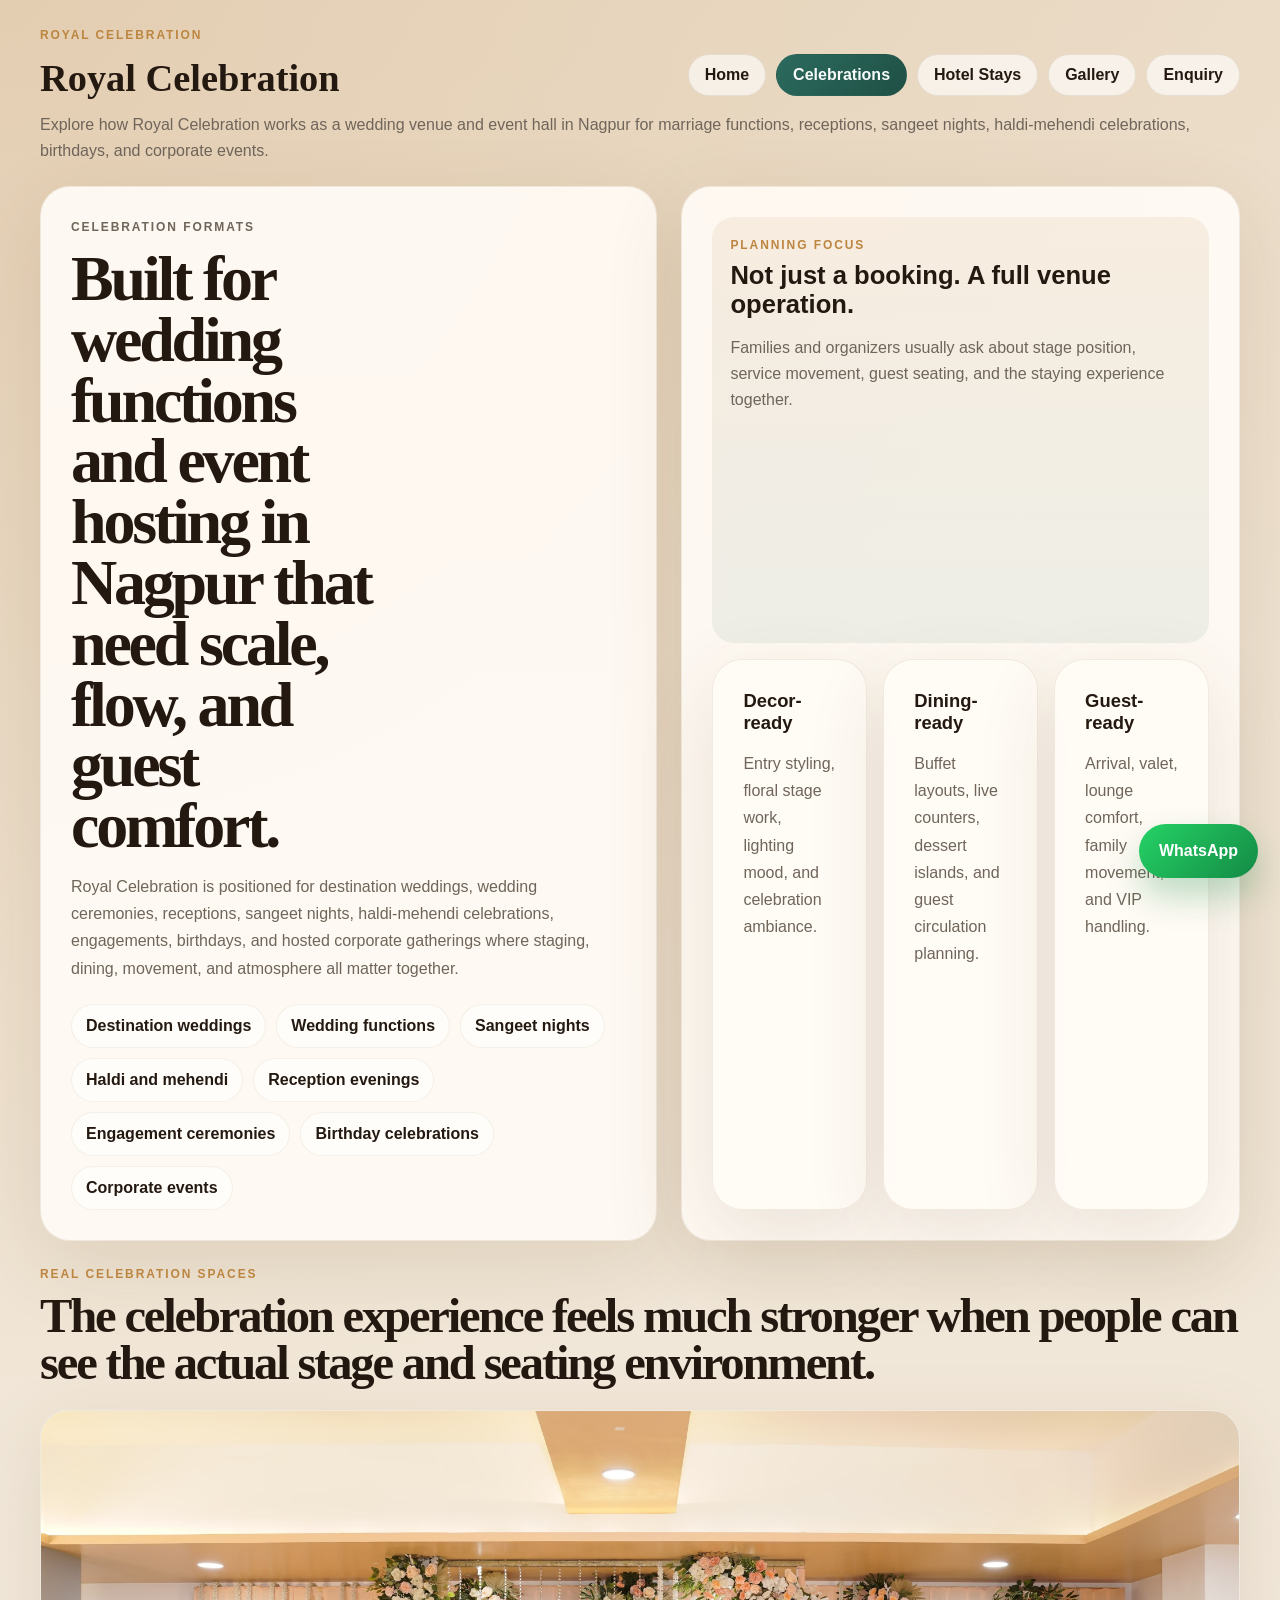
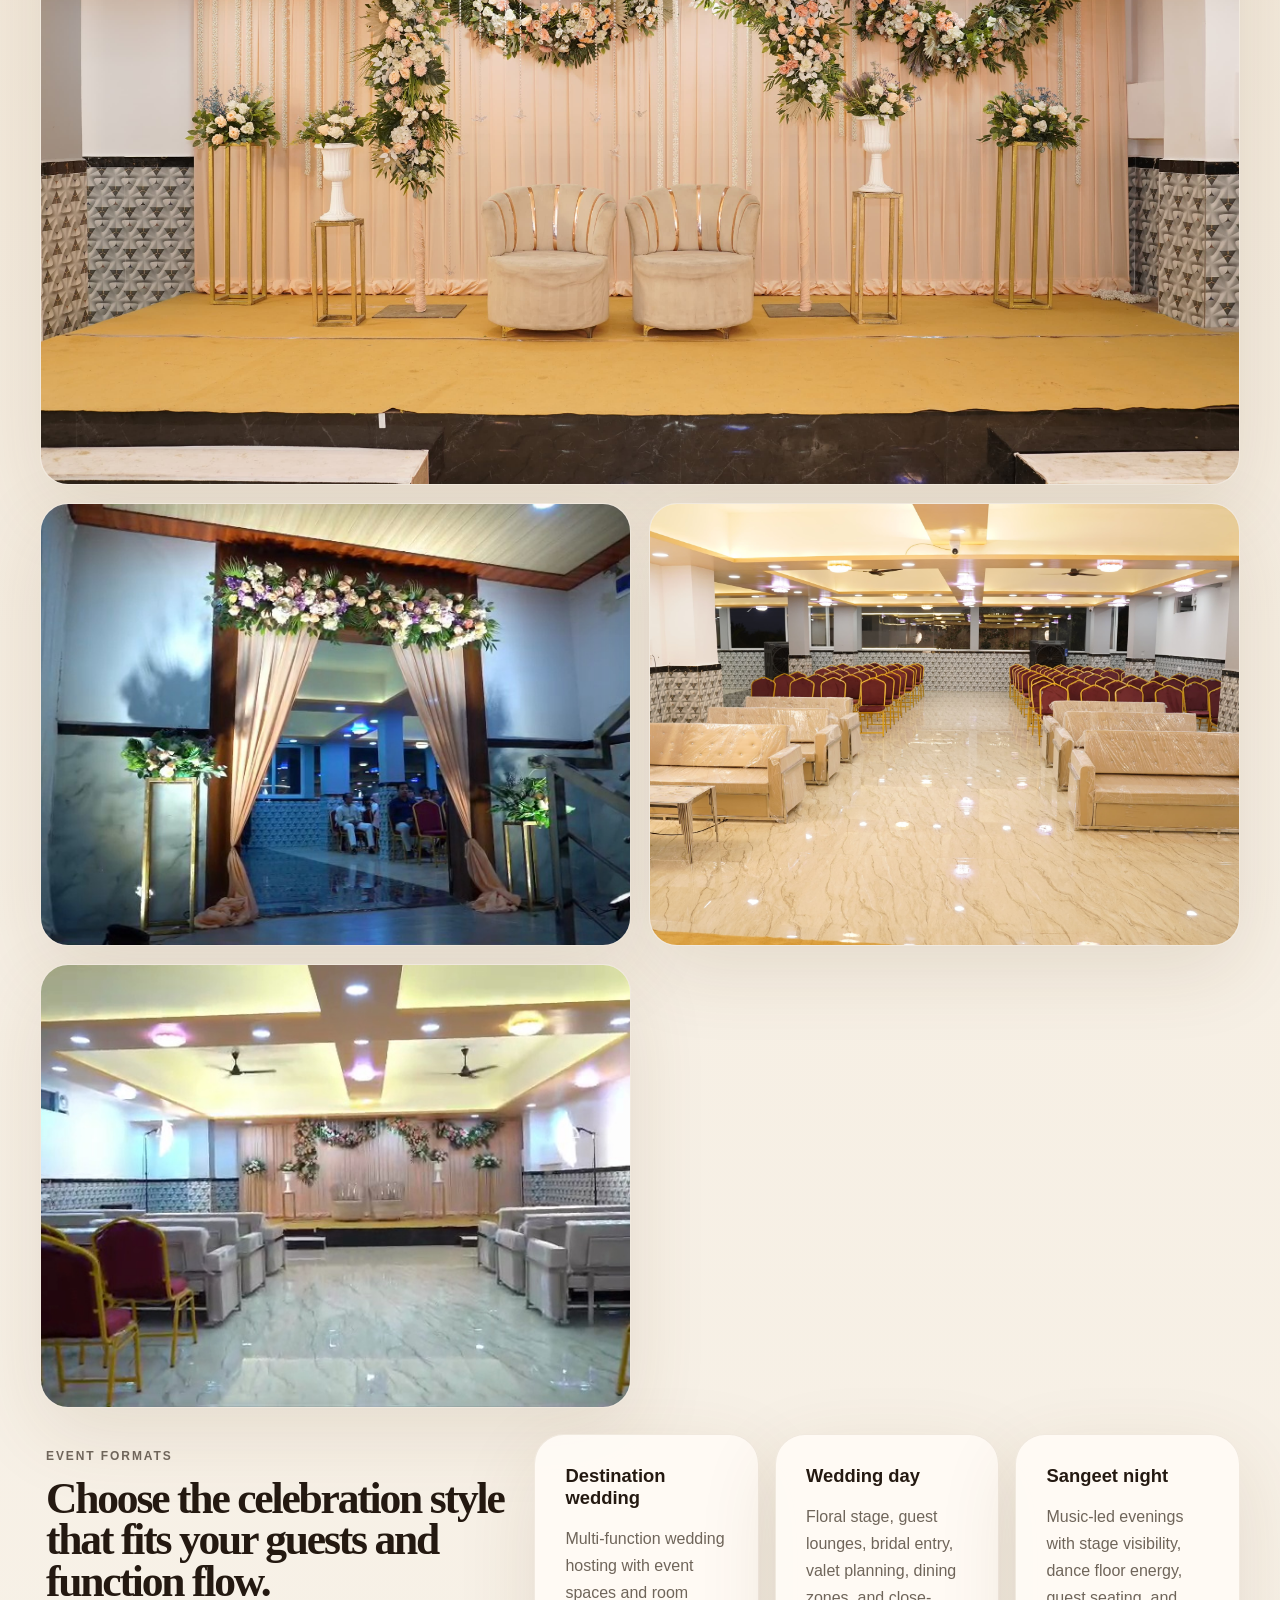
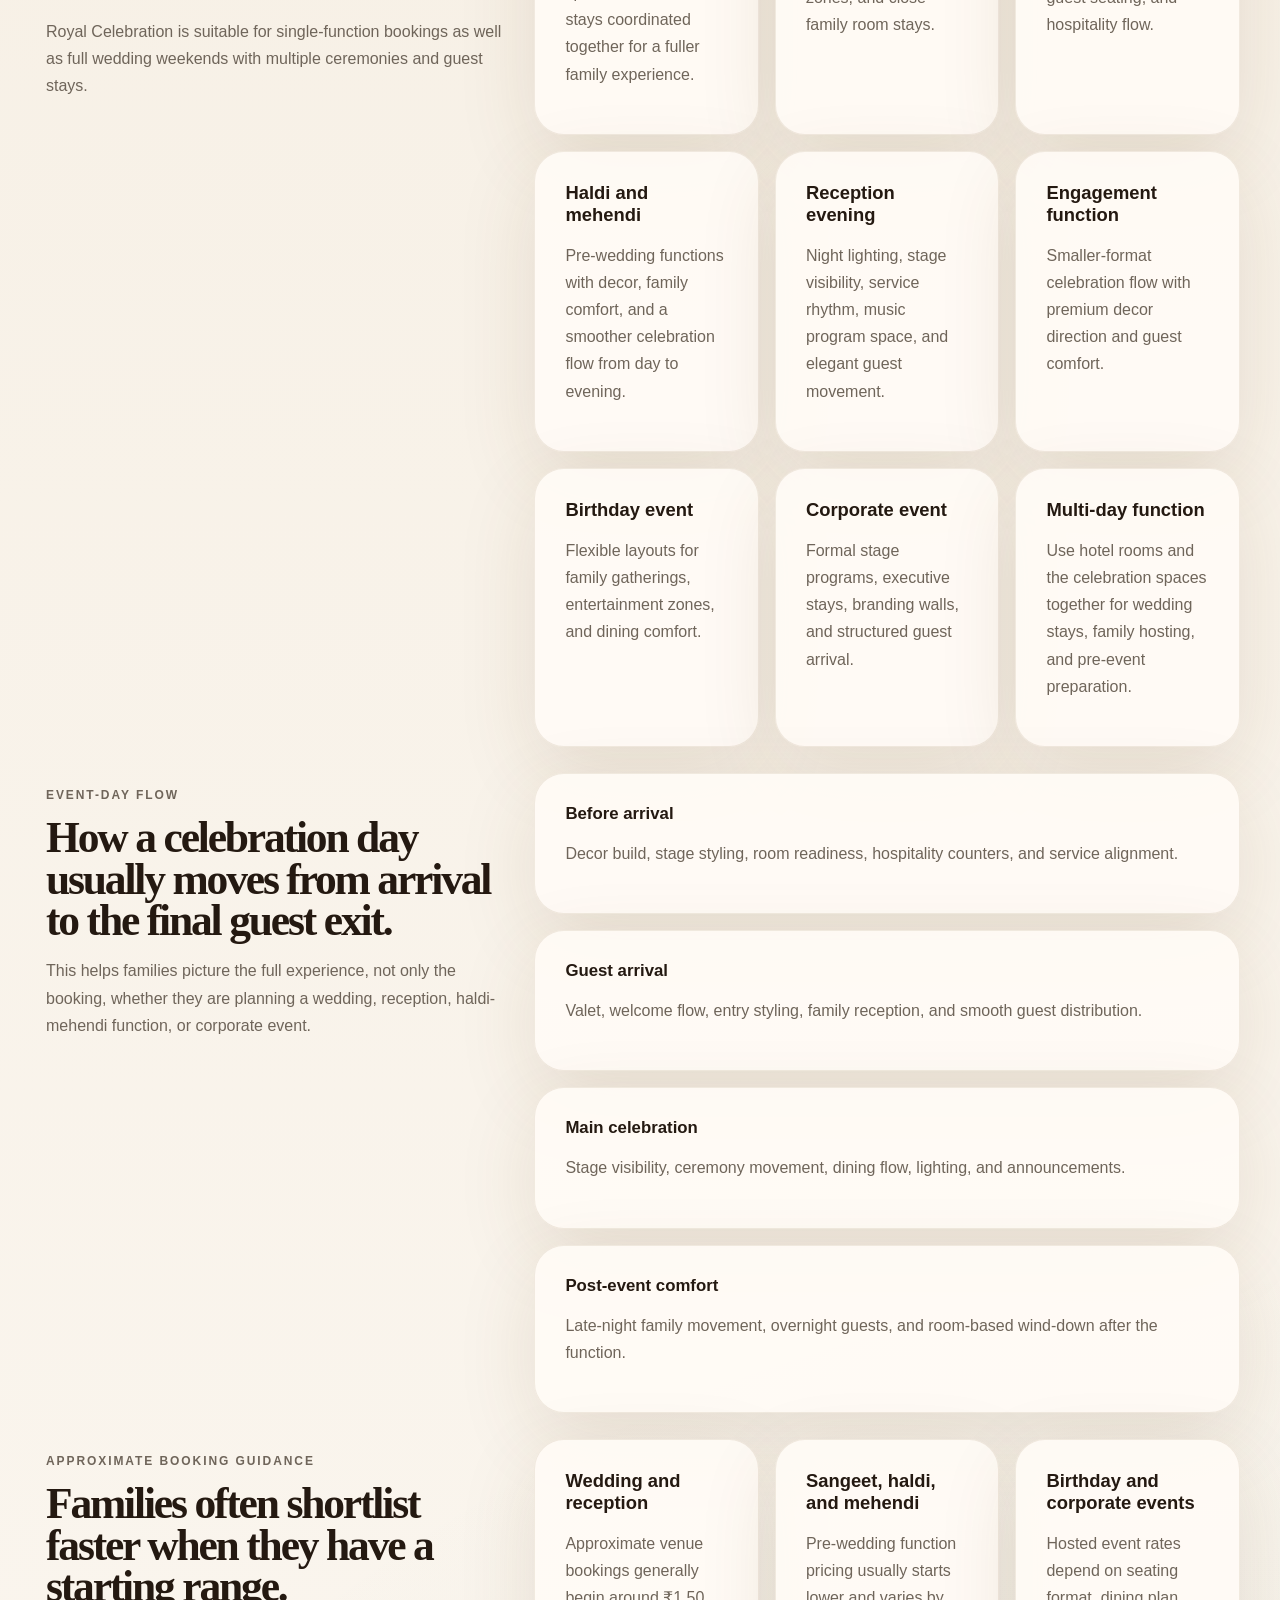
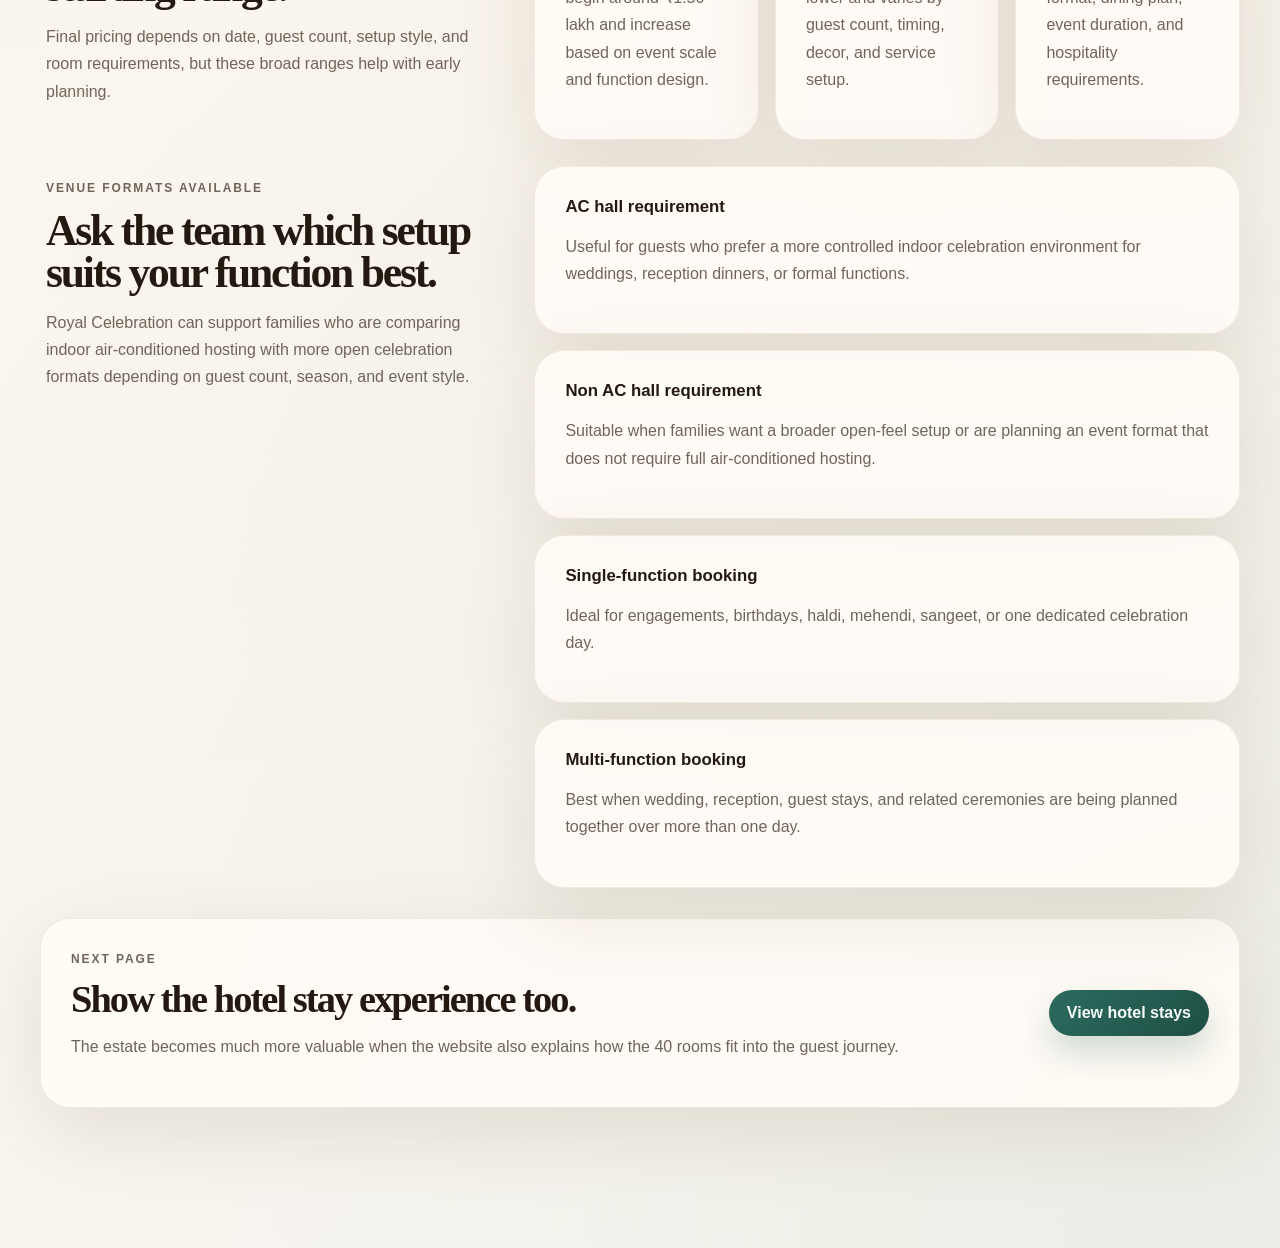
==== commit dcb6b07b: "college_erp" ====
--- a/celebrations.html
+++ b/celebrations.html
@@ -114,9 +114,9 @@
 
       <section class="split-section">
         <article class="split-section__copy">
-          <p class="eyebrow">Sample event coverage</p>
-          <h2>Pages like this help the client present the estate as a serious event property.</h2>
-          <p>Each card can later be replaced with the client’s actual event formats, pricing philosophy, and visual identity.</p>
+          <p class="eyebrow">Event formats</p>
+          <h2>Choose the celebration style that fits your guests and function flow.</h2>
+          <p>Royal Celebration is suitable for single-function bookings as well as full wedding weekends with multiple ceremonies and guest stays.</p>
         </article>
 
         <div class="package-grid">
@@ -162,8 +162,8 @@
       <section class="split-section">
         <article class="split-section__copy">
           <p class="eyebrow">Event-day flow</p>
-          <h2>What strong Nagpur venue pages should explain to the public.</h2>
-          <p>This helps families picture the experience, not just the price, whether they are searching for a marriage hall, reception venue, or event hall in Nagpur.</p>
+          <h2>How a celebration day usually moves from arrival to the final guest exit.</h2>
+          <p>This helps families picture the full experience, not only the booking, whether they are planning a wedding, reception, haldi-mehendi function, or corporate event.</p>
         </article>
 
         <div class="timeline-list">
@@ -182,6 +182,56 @@
           <article class="timeline-card">
             <strong>Post-event comfort</strong>
             <p>Late-night family movement, overnight guests, and room-based wind-down after the function.</p>
+          </article>
+        </div>
+      </section>
+
+      <section class="split-section">
+        <article class="split-section__copy">
+          <p class="eyebrow">Approximate booking guidance</p>
+          <h2>Families often shortlist faster when they have a starting range.</h2>
+          <p>Final pricing depends on date, guest count, setup style, and room requirements, but these broad ranges help with early planning.</p>
+        </article>
+
+        <div class="package-grid">
+          <article class="detail-card">
+            <strong>Wedding and reception</strong>
+            <p>Approximate venue bookings generally begin around ₹1.50 lakh and increase based on event scale and function design.</p>
+          </article>
+          <article class="detail-card">
+            <strong>Sangeet, haldi, and mehendi</strong>
+            <p>Pre-wedding function pricing usually starts lower and varies by guest count, timing, decor, and service setup.</p>
+          </article>
+          <article class="detail-card">
+            <strong>Birthday and corporate events</strong>
+            <p>Hosted event rates depend on seating format, dining plan, event duration, and hospitality requirements.</p>
+          </article>
+        </div>
+      </section>
+
+      <section class="split-section">
+        <article class="split-section__copy">
+          <p class="eyebrow">Venue formats available</p>
+          <h2>Ask the team which setup suits your function best.</h2>
+          <p>Royal Celebration can support families who are comparing indoor air-conditioned hosting with more open celebration formats depending on guest count, season, and event style.</p>
+        </article>
+
+        <div class="timeline-list">
+          <article class="timeline-card">
+            <strong>AC hall requirement</strong>
+            <p>Useful for guests who prefer a more controlled indoor celebration environment for weddings, reception dinners, or formal functions.</p>
+          </article>
+          <article class="timeline-card">
+            <strong>Non AC hall requirement</strong>
+            <p>Suitable when families want a broader open-feel setup or are planning an event format that does not require full air-conditioned hosting.</p>
+          </article>
+          <article class="timeline-card">
+            <strong>Single-function booking</strong>
+            <p>Ideal for engagements, birthdays, haldi, mehendi, sangeet, or one dedicated celebration day.</p>
+          </article>
+          <article class="timeline-card">
+            <strong>Multi-function booking</strong>
+            <p>Best when wedding, reception, guest stays, and related ceremonies are being planned together over more than one day.</p>
           </article>
         </div>
       </section>
@@ -195,6 +245,15 @@
         <a href="/stays">View hotel stays</a>
       </section>
     </main>
+    <a
+      class="floating-whatsapp"
+      href="https://wa.me/919422112355?text=Hello%20Royal%20Celebration%2C%20I%20want%20to%20enquire%20about%20a%20celebration%20booking."
+      target="_blank"
+      rel="noreferrer"
+      aria-label="Chat on WhatsApp"
+    >
+      WhatsApp
+    </a>
     <script src="pwa.js"></script>
   </body>
 </html>
--- a/enquiry.css
+++ b/enquiry.css
@@ -1527,6 +1527,160 @@
   grid-template-columns: minmax(0, 0.8fr) minmax(0, 1.2fr);
   align-items: start;
   margin-top: 26px;
+}
+
+.availability-section {
+  display: grid;
+  grid-template-columns: minmax(0, 0.8fr) minmax(0, 1.2fr);
+  gap: 24px;
+  align-items: start;
+  margin-top: 26px;
+}
+
+.availability-section__copy {
+  padding: 12px 6px 0;
+}
+
+.availability-section__copy h2 {
+  margin: 0 0 14px;
+  font-family: "Iowan Old Style", "Palatino Linotype", "Book Antiqua", serif;
+  font-size: clamp(2.1rem, 3.4vw, 3.2rem);
+  line-height: 0.98;
+  letter-spacing: -0.05em;
+}
+
+.availability-section__copy p {
+  color: var(--muted);
+  line-height: 1.7;
+}
+
+.availability-panel {
+  display: grid;
+  gap: 16px;
+}
+
+.availability-summary,
+.availability-month,
+.availability-empty {
+  border: 1px solid var(--line);
+  border-radius: 30px;
+  background: var(--panel);
+  box-shadow: var(--shadow);
+}
+
+.availability-summary,
+.availability-month {
+  padding: 24px;
+}
+
+.availability-summary strong,
+.availability-month strong {
+  display: block;
+  margin-bottom: 10px;
+}
+
+.availability-summary p,
+.availability-empty {
+  color: var(--muted);
+  line-height: 1.65;
+}
+
+.availability-months {
+  display: grid;
+  grid-template-columns: repeat(3, minmax(0, 1fr));
+  gap: 16px;
+}
+
+.availability-days {
+  display: grid;
+  grid-template-columns: repeat(7, minmax(0, 1fr));
+  gap: 8px;
+}
+
+.availability-day {
+  min-height: 62px;
+  display: grid;
+  place-items: center;
+  padding: 8px 4px;
+  border-radius: 16px;
+  border: 1px solid rgba(118, 84, 35, 0.08);
+  background: rgba(255, 255, 255, 0.76);
+  text-align: center;
+}
+
+.availability-day span {
+  font-size: 0.7rem;
+  color: var(--muted);
+  text-transform: uppercase;
+  letter-spacing: 0.08em;
+}
+
+.availability-day strong {
+  margin: 0;
+  font-size: 1rem;
+}
+
+.availability-day--open {
+  background: rgba(37, 211, 102, 0.12);
+  border-color: rgba(37, 211, 102, 0.24);
+}
+
+.availability-day--limited {
+  background: rgba(217, 160, 82, 0.16);
+  border-color: rgba(217, 160, 82, 0.34);
+}
+
+.availability-day--booked {
+  background: rgba(207, 97, 78, 0.14);
+  border-color: rgba(207, 97, 78, 0.34);
+}
+
+.availability-day--past {
+  opacity: 0.42;
+  background: rgba(255, 255, 255, 0.42);
+}
+
+.availability-legend,
+.availability-highlights {
+  display: flex;
+  flex-wrap: wrap;
+  gap: 10px;
+  margin-top: 18px;
+}
+
+.availability-legend span,
+.availability-highlights span {
+  display: inline-flex;
+  align-items: center;
+  gap: 8px;
+  padding: 10px 12px;
+  border-radius: 999px;
+  border: 1px solid rgba(118, 84, 35, 0.08);
+  background: rgba(255, 255, 255, 0.7);
+  font-weight: 700;
+}
+
+.availability-legend i {
+  width: 10px;
+  height: 10px;
+  border-radius: 999px;
+  display: inline-block;
+}
+
+.availability-legend .is-open {
+  background: #25d366;
+}
+
+.availability-legend .is-limited {
+  background: #d9a052;
+}
+
+.availability-legend .is-booked {
+  background: #cf614e;
+}
+
+.availability-empty {
+  padding: 24px;
 }
 
 .split-section__copy {
@@ -2252,6 +2406,14 @@
   font-weight: 800;
   letter-spacing: 0.14em;
   text-transform: uppercase;
+}
+
+.location-map iframe {
+  width: 100%;
+  min-height: 260px;
+  border: 0;
+  border-radius: 18px;
+  background: #efe5d7;
 }
 
 .location-actions {
@@ -2399,6 +2561,28 @@
   transform: translateY(14px);
   transition: opacity 180ms ease, transform 180ms ease;
   pointer-events: none;
+}
+
+.floating-whatsapp {
+  position: fixed;
+  right: 22px;
+  bottom: 22px;
+  z-index: 30;
+  display: inline-flex;
+  align-items: center;
+  justify-content: center;
+  min-height: 54px;
+  padding: 0 20px;
+  border-radius: 999px;
+  background: linear-gradient(135deg, #25d366 0%, #148a45 100%);
+  color: #fff;
+  text-decoration: none;
+  font-weight: 800;
+  box-shadow: 0 18px 34px rgba(20, 138, 69, 0.28);
+}
+
+.floating-whatsapp:hover {
+  filter: brightness(1.04);
 }
 
 .toast.visible {
@@ -2488,6 +2672,7 @@
   .showcase-section,
   .trust-section,
   .split-section,
+  .availability-section,
   .contact-grid,
   .benefit-grid,
   .enquiry-form,
@@ -2505,7 +2690,8 @@
   .home-story__cards,
   .editorial-showcase__grid,
   .home-hero__visual,
-  .media-showcase__grid--rooms {
+  .media-showcase__grid--rooms,
+  .availability-months {
     grid-template-columns: 1fr;
   }
 
@@ -2574,6 +2760,7 @@
   .showcase-section,
   .trust-section,
   .split-section,
+  .availability-section,
   .visual-grid,
   .media-showcase,
   .page-hero {
@@ -2756,7 +2943,9 @@
   .credibility-card,
   .testimonial-card,
   .location-card,
-  .journey-bar {
+  .journey-bar,
+  .availability-month,
+  .availability-summary {
     padding: 20px;
     border-radius: 22px;
   }
@@ -2818,6 +3007,7 @@
   .moment-editorial__intro h2,
   .hosting-story__lead h2,
   .experience-film__copy h2,
+  .availability-section__copy h2,
   .gallery-copy h2,
   .split-section__copy h2,
   .media-showcase__lead h2,
@@ -2840,6 +3030,8 @@
   .room-card,
   .map-panel,
   .timeline-card,
+  .availability-month,
+  .availability-summary,
   .cta-banner {
     padding: 22px;
   }
@@ -2849,7 +3041,9 @@
   .trust-strip,
   .benefit-grid,
   .timeline-list,
-  .process-list {
+  .process-list,
+  .availability-legend,
+  .availability-highlights {
     gap: 12px;
   }
 
@@ -2911,6 +3105,8 @@
   .cta-banner,
   .page-hero__panel,
   .hero-panel__card,
+  .availability-month,
+  .availability-summary,
   .visual-card,
   .gallery-card,
   .detail-card,
@@ -2943,6 +3139,7 @@
   }
 
   .page-hero__copy h1,
+  .availability-section__copy h2,
   .gallery-copy h2,
   .split-section__copy h2,
   .showcase-copy h2,
@@ -3048,6 +3245,11 @@
     padding: 14px 16px;
   }
 
+  .availability-day {
+    min-height: 56px;
+    padding: 10px 6px;
+  }
+
   .journey-bar__meta strong {
     font-size: 1.04rem;
     line-height: 1.35;
@@ -3090,6 +3292,13 @@
     min-height: 44px;
   }
 
+  .floating-whatsapp {
+    right: 10px;
+    bottom: 84px;
+    min-height: 46px;
+    padding: 0 16px;
+  }
+
   .toast {
     bottom: 84px;
   }
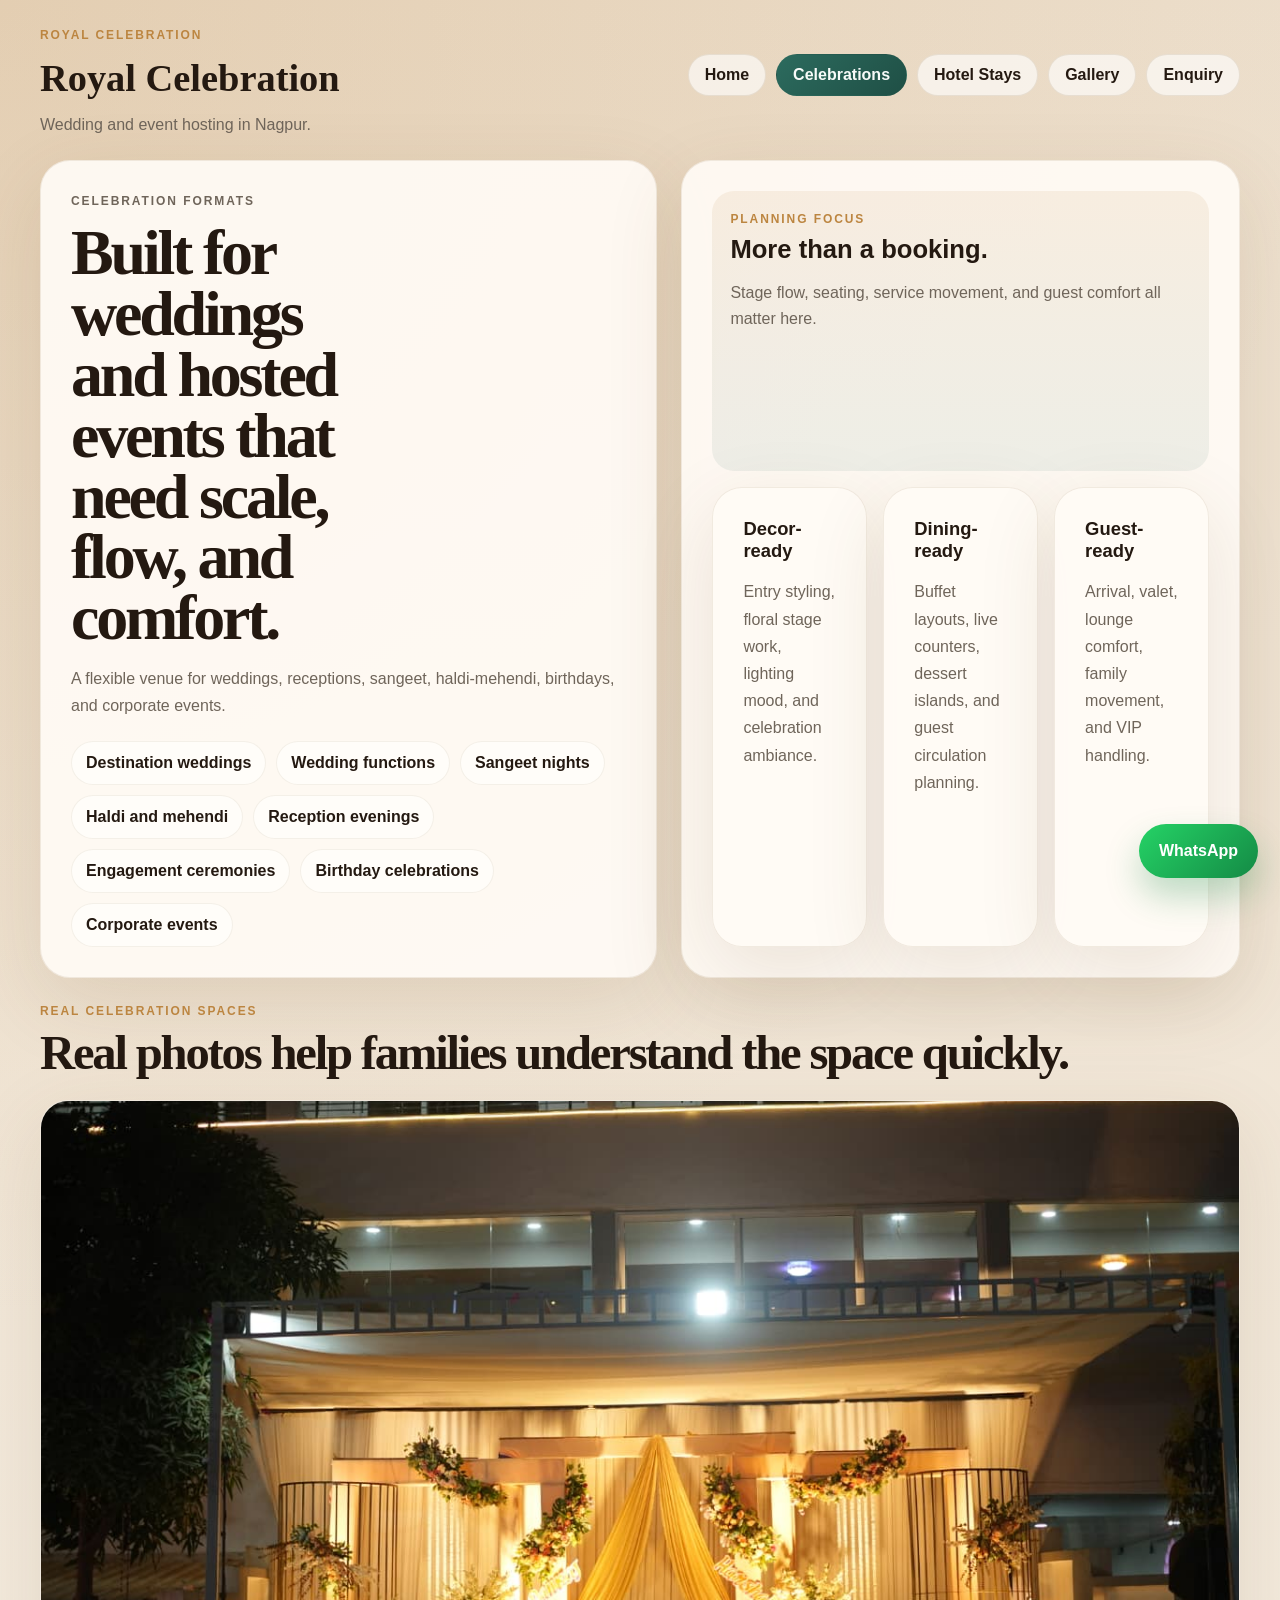
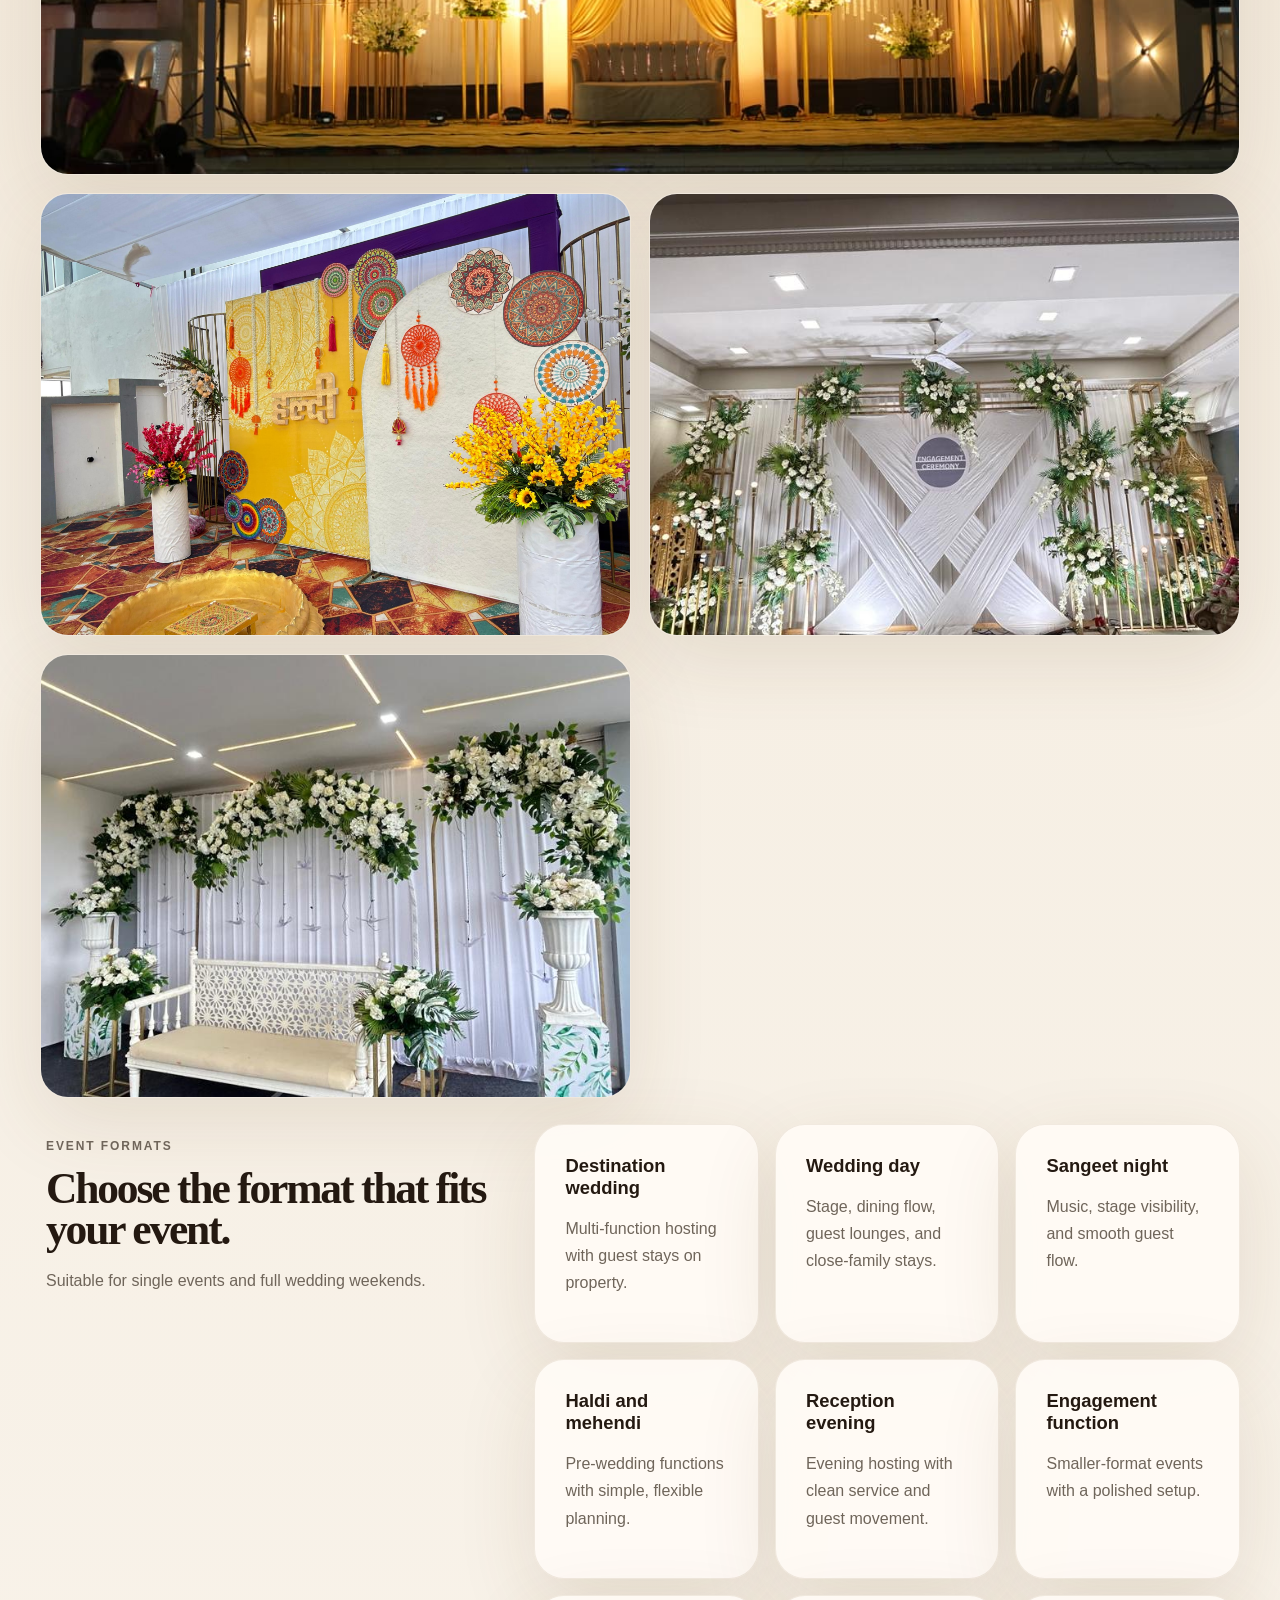
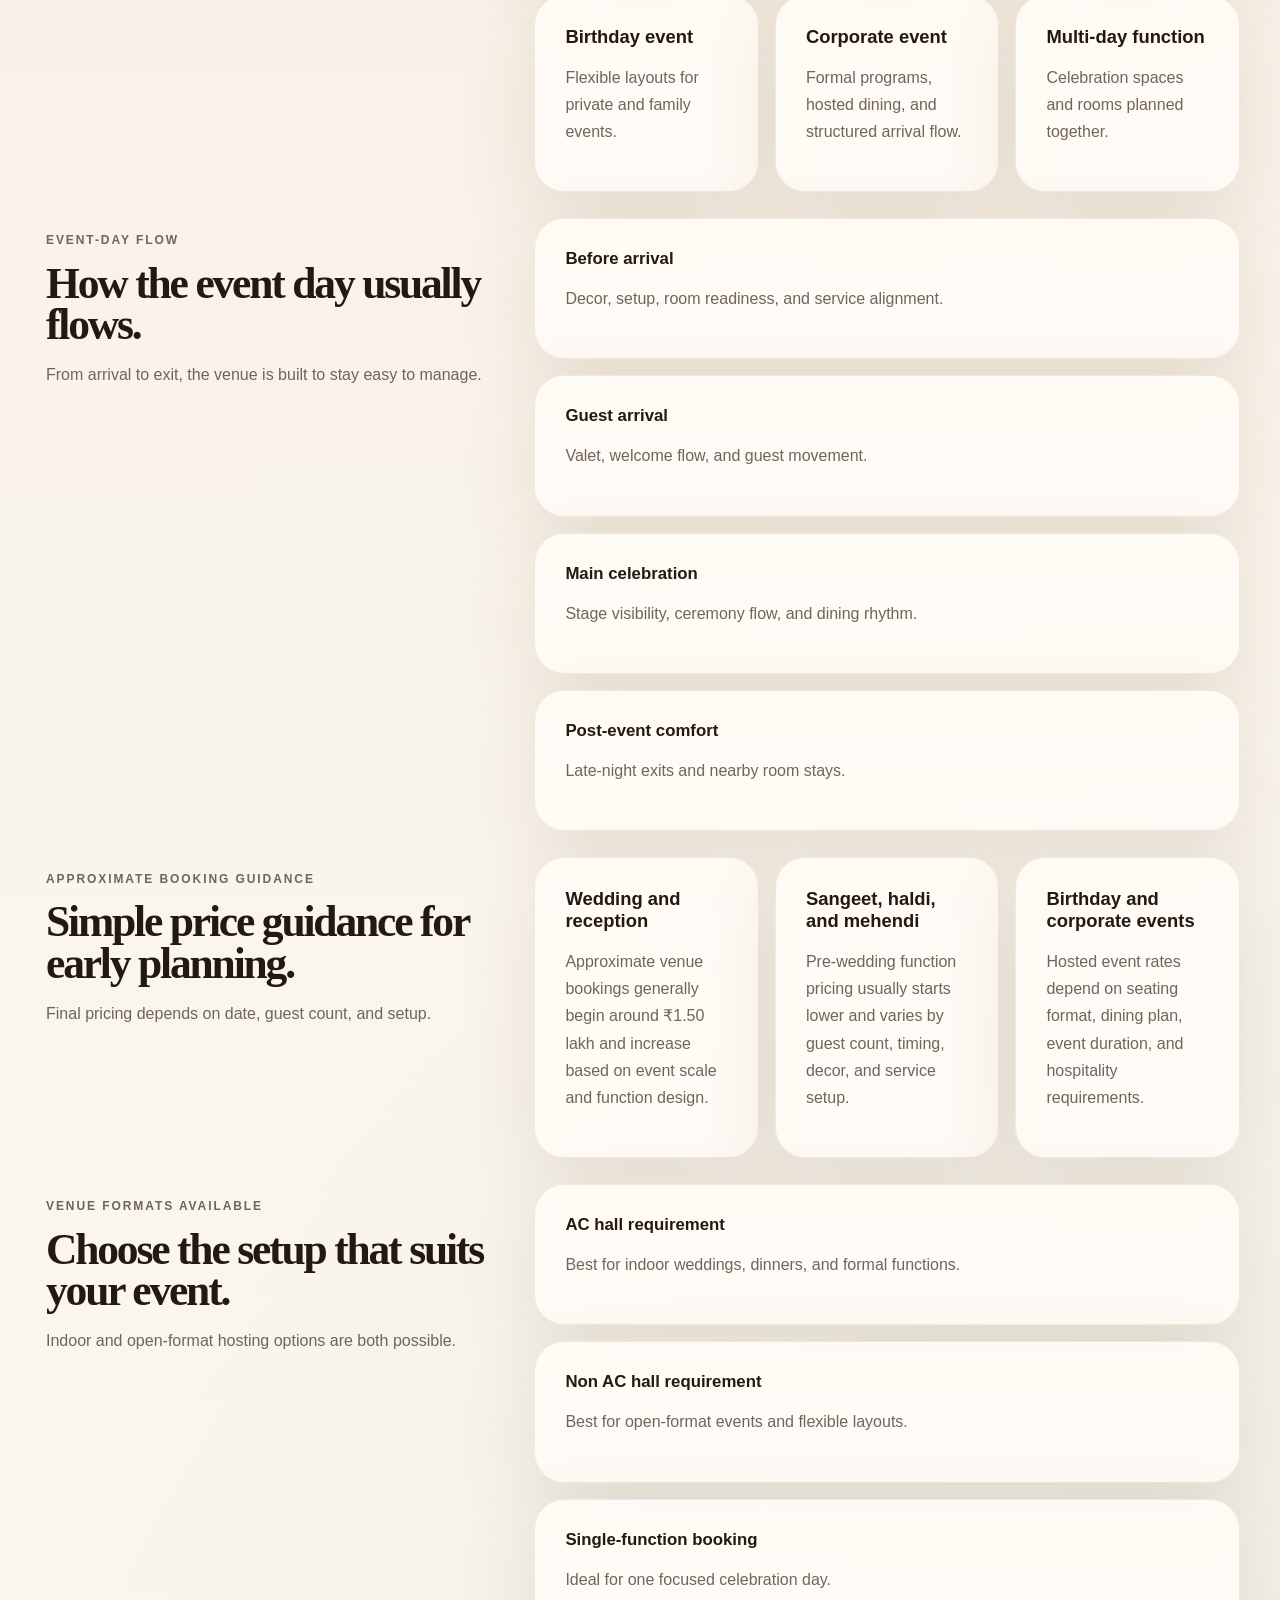
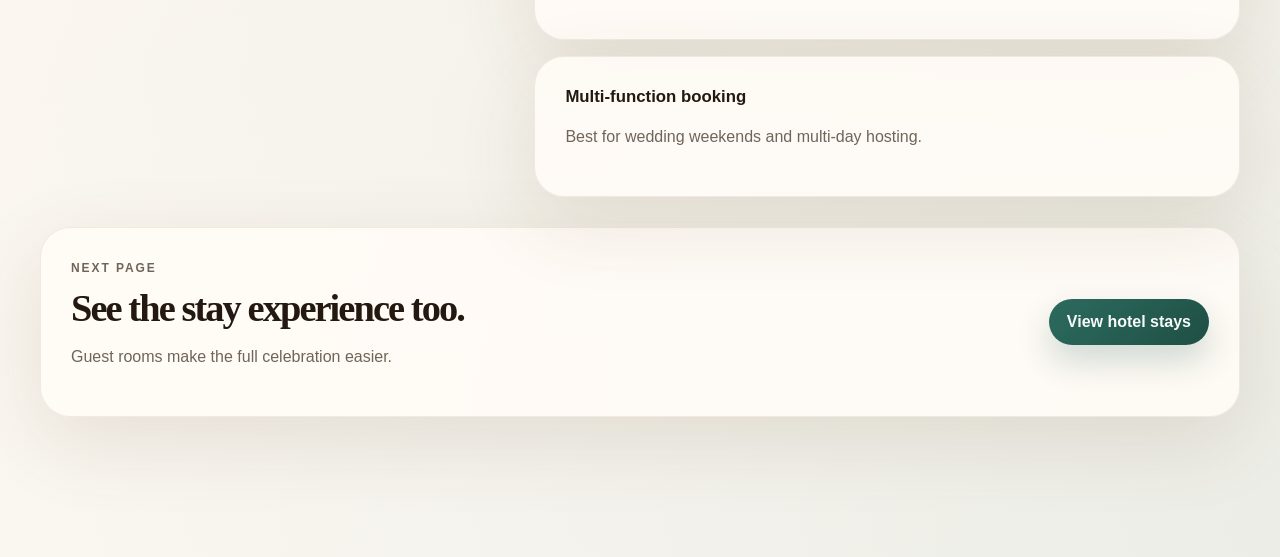
==== commit 5451c365: "old balance" ====
--- a/celebrations.html
+++ b/celebrations.html
@@ -16,7 +16,7 @@
     />
     <meta property="og:type" content="website" />
     <meta property="og:url" content="https://royalcelebration.in/celebrations" />
-    <meta property="og:image" content="https://royalcelebration.in/assets/media/stage.jpeg" />
+    <meta property="og:image" content="https://royalcelebration.in/assets/media/instagram-july/stage-night.jpeg" />
     <meta name="twitter:card" content="summary_large_image" />
     <link rel="icon" type="image/png" href="assets/SrSLogicsLogo.png" />
     <meta name="theme-color" content="#2c6b5e" />
@@ -44,18 +44,14 @@
             <a href="/enquiry">Enquiry</a>
           </nav>
         </div>
-        <p class="site-header__note">Explore how Royal Celebration works as a wedding venue and event hall in Nagpur for marriage functions, receptions, sangeet nights, haldi-mehendi celebrations, birthdays, and corporate events.</p>
+        <p class="site-header__note">Wedding and event hosting in Nagpur.</p>
       </header>
 
       <section class="page-hero">
         <article class="page-hero__copy">
           <p class="eyebrow">Celebration Formats</p>
-          <h1>Built for wedding functions and event hosting in Nagpur that need scale, flow, and guest comfort.</h1>
-          <p>
-            Royal Celebration is positioned for destination weddings, wedding ceremonies, receptions, sangeet nights,
-            haldi-mehendi celebrations, engagements, birthdays, and hosted corporate gatherings where staging, dining,
-            movement, and atmosphere all matter together.
-          </p>
+          <h1>Built for weddings and hosted events that need scale, flow, and comfort.</h1>
+          <p>A flexible venue for weddings, receptions, sangeet, haldi-mehendi, birthdays, and corporate events.</p>
           <div class="chip-row">
             <span>Destination weddings</span>
             <span>Wedding functions</span>
@@ -71,8 +67,8 @@
         <aside class="page-hero__panel">
           <article class="hero-panel__card">
             <span class="eyebrow">Planning focus</span>
-            <strong>Not just a booking. A full venue operation.</strong>
-            <p>Families and organizers usually ask about stage position, service movement, guest seating, and the staying experience together.</p>
+            <strong>More than a booking.</strong>
+            <p>Stage flow, seating, service movement, and guest comfort all matter here.</p>
           </article>
           <div class="metric-grid">
             <article class="metric-card">
@@ -94,20 +90,20 @@
       <section class="media-showcase">
         <article class="media-showcase__lead">
           <p class="eyebrow">Real Celebration Spaces</p>
-          <h2>The celebration experience feels much stronger when people can see the actual stage and seating environment.</h2>
+          <h2>Real photos help families understand the space quickly.</h2>
         </article>
         <div class="media-showcase__grid">
           <article class="media-frame media-frame--wide">
-            <img class="media-cover" src="assets/media/stage.jpeg" alt="Decorated stage setup for celebrations" />
+            <img class="media-cover" src="assets/media/instagram-july/stage-night.jpeg" alt="Premium night wedding stage at Royal Celebration" />
           </article>
           <article class="media-frame">
-            <img class="media-cover" src="assets/media/video_frames/entrance-frame.jpg" alt="Decorated entrance frame from wedding video" />
+            <img class="media-cover" src="assets/media/instagram-july/haldi-corner.jpeg" alt="Haldi and mehendi decor setup" />
           </article>
           <article class="media-frame">
-            <img class="media-cover" src="assets/media/pic_lawn.jpeg" alt="Celebration hall and seating layout" />
+            <img class="media-cover" src="assets/media/instagram-july/engagement-stage.jpeg" alt="Indoor engagement ceremony stage" />
           </article>
           <article class="media-frame">
-            <img class="media-cover" src="assets/media/video_frames/featured-frame-2.jpg" alt="Decorated stage and lounge arrangement from a live wedding celebration" />
+            <img class="media-cover" src="assets/media/instagram-july/bench-stage-1.jpeg" alt="White floral stage with bench seating for celebrations" />
           </article>
         </div>
       </section>
@@ -115,46 +111,46 @@
       <section class="split-section">
         <article class="split-section__copy">
           <p class="eyebrow">Event formats</p>
-          <h2>Choose the celebration style that fits your guests and function flow.</h2>
-          <p>Royal Celebration is suitable for single-function bookings as well as full wedding weekends with multiple ceremonies and guest stays.</p>
+          <h2>Choose the format that fits your event.</h2>
+          <p>Suitable for single events and full wedding weekends.</p>
         </article>
 
         <div class="package-grid">
           <article class="detail-card">
             <strong>Destination wedding</strong>
-            <p>Multi-function wedding hosting with event spaces and room stays coordinated together for a fuller family experience.</p>
+            <p>Multi-function hosting with guest stays on property.</p>
           </article>
           <article class="detail-card">
             <strong>Wedding day</strong>
-            <p>Floral stage, guest lounges, bridal entry, valet planning, dining zones, and close-family room stays.</p>
+            <p>Stage, dining flow, guest lounges, and close-family stays.</p>
           </article>
           <article class="detail-card">
             <strong>Sangeet night</strong>
-            <p>Music-led evenings with stage visibility, dance floor energy, guest seating, and hospitality flow.</p>
+            <p>Music, stage visibility, and smooth guest flow.</p>
           </article>
           <article class="detail-card">
             <strong>Haldi and mehendi</strong>
-            <p>Pre-wedding functions with decor, family comfort, and a smoother celebration flow from day to evening.</p>
+            <p>Pre-wedding functions with simple, flexible planning.</p>
           </article>
           <article class="detail-card">
             <strong>Reception evening</strong>
-            <p>Night lighting, stage visibility, service rhythm, music program space, and elegant guest movement.</p>
+            <p>Evening hosting with clean service and guest movement.</p>
           </article>
           <article class="detail-card">
             <strong>Engagement function</strong>
-            <p>Smaller-format celebration flow with premium decor direction and guest comfort.</p>
+            <p>Smaller-format events with a polished setup.</p>
           </article>
           <article class="detail-card">
             <strong>Birthday event</strong>
-            <p>Flexible layouts for family gatherings, entertainment zones, and dining comfort.</p>
+            <p>Flexible layouts for private and family events.</p>
           </article>
           <article class="detail-card">
             <strong>Corporate event</strong>
-            <p>Formal stage programs, executive stays, branding walls, and structured guest arrival.</p>
+            <p>Formal programs, hosted dining, and structured arrival flow.</p>
           </article>
           <article class="detail-card">
             <strong>Multi-day function</strong>
-            <p>Use hotel rooms and the celebration spaces together for wedding stays, family hosting, and pre-event preparation.</p>
+            <p>Celebration spaces and rooms planned together.</p>
           </article>
         </div>
       </section>
@@ -162,26 +158,26 @@
       <section class="split-section">
         <article class="split-section__copy">
           <p class="eyebrow">Event-day flow</p>
-          <h2>How a celebration day usually moves from arrival to the final guest exit.</h2>
-          <p>This helps families picture the full experience, not only the booking, whether they are planning a wedding, reception, haldi-mehendi function, or corporate event.</p>
+          <h2>How the event day usually flows.</h2>
+          <p>From arrival to exit, the venue is built to stay easy to manage.</p>
         </article>
 
         <div class="timeline-list">
           <article class="timeline-card">
             <strong>Before arrival</strong>
-            <p>Decor build, stage styling, room readiness, hospitality counters, and service alignment.</p>
+            <p>Decor, setup, room readiness, and service alignment.</p>
           </article>
           <article class="timeline-card">
             <strong>Guest arrival</strong>
-            <p>Valet, welcome flow, entry styling, family reception, and smooth guest distribution.</p>
+            <p>Valet, welcome flow, and guest movement.</p>
           </article>
           <article class="timeline-card">
             <strong>Main celebration</strong>
-            <p>Stage visibility, ceremony movement, dining flow, lighting, and announcements.</p>
+            <p>Stage visibility, ceremony flow, and dining rhythm.</p>
           </article>
           <article class="timeline-card">
             <strong>Post-event comfort</strong>
-            <p>Late-night family movement, overnight guests, and room-based wind-down after the function.</p>
+            <p>Late-night exits and nearby room stays.</p>
           </article>
         </div>
       </section>
@@ -189,8 +185,8 @@
       <section class="split-section">
         <article class="split-section__copy">
           <p class="eyebrow">Approximate booking guidance</p>
-          <h2>Families often shortlist faster when they have a starting range.</h2>
-          <p>Final pricing depends on date, guest count, setup style, and room requirements, but these broad ranges help with early planning.</p>
+          <h2>Simple price guidance for early planning.</h2>
+          <p>Final pricing depends on date, guest count, and setup.</p>
         </article>
 
         <div class="package-grid">
@@ -212,26 +208,26 @@
       <section class="split-section">
         <article class="split-section__copy">
           <p class="eyebrow">Venue formats available</p>
-          <h2>Ask the team which setup suits your function best.</h2>
-          <p>Royal Celebration can support families who are comparing indoor air-conditioned hosting with more open celebration formats depending on guest count, season, and event style.</p>
+          <h2>Choose the setup that suits your event.</h2>
+          <p>Indoor and open-format hosting options are both possible.</p>
         </article>
 
         <div class="timeline-list">
           <article class="timeline-card">
             <strong>AC hall requirement</strong>
-            <p>Useful for guests who prefer a more controlled indoor celebration environment for weddings, reception dinners, or formal functions.</p>
+            <p>Best for indoor weddings, dinners, and formal functions.</p>
           </article>
           <article class="timeline-card">
             <strong>Non AC hall requirement</strong>
-            <p>Suitable when families want a broader open-feel setup or are planning an event format that does not require full air-conditioned hosting.</p>
+            <p>Best for open-format events and flexible layouts.</p>
           </article>
           <article class="timeline-card">
             <strong>Single-function booking</strong>
-            <p>Ideal for engagements, birthdays, haldi, mehendi, sangeet, or one dedicated celebration day.</p>
+            <p>Ideal for one focused celebration day.</p>
           </article>
           <article class="timeline-card">
             <strong>Multi-function booking</strong>
-            <p>Best when wedding, reception, guest stays, and related ceremonies are being planned together over more than one day.</p>
+            <p>Best for wedding weekends and multi-day hosting.</p>
           </article>
         </div>
       </section>
@@ -239,8 +235,8 @@
       <section class="cta-banner">
         <div>
           <p class="eyebrow">Next page</p>
-          <h2>Show the hotel stay experience too.</h2>
-          <p>The estate becomes much more valuable when the website also explains how the 40 rooms fit into the guest journey.</p>
+          <h2>See the stay experience too.</h2>
+          <p>Guest rooms make the full celebration easier.</p>
         </div>
         <a href="/stays">View hotel stays</a>
       </section>
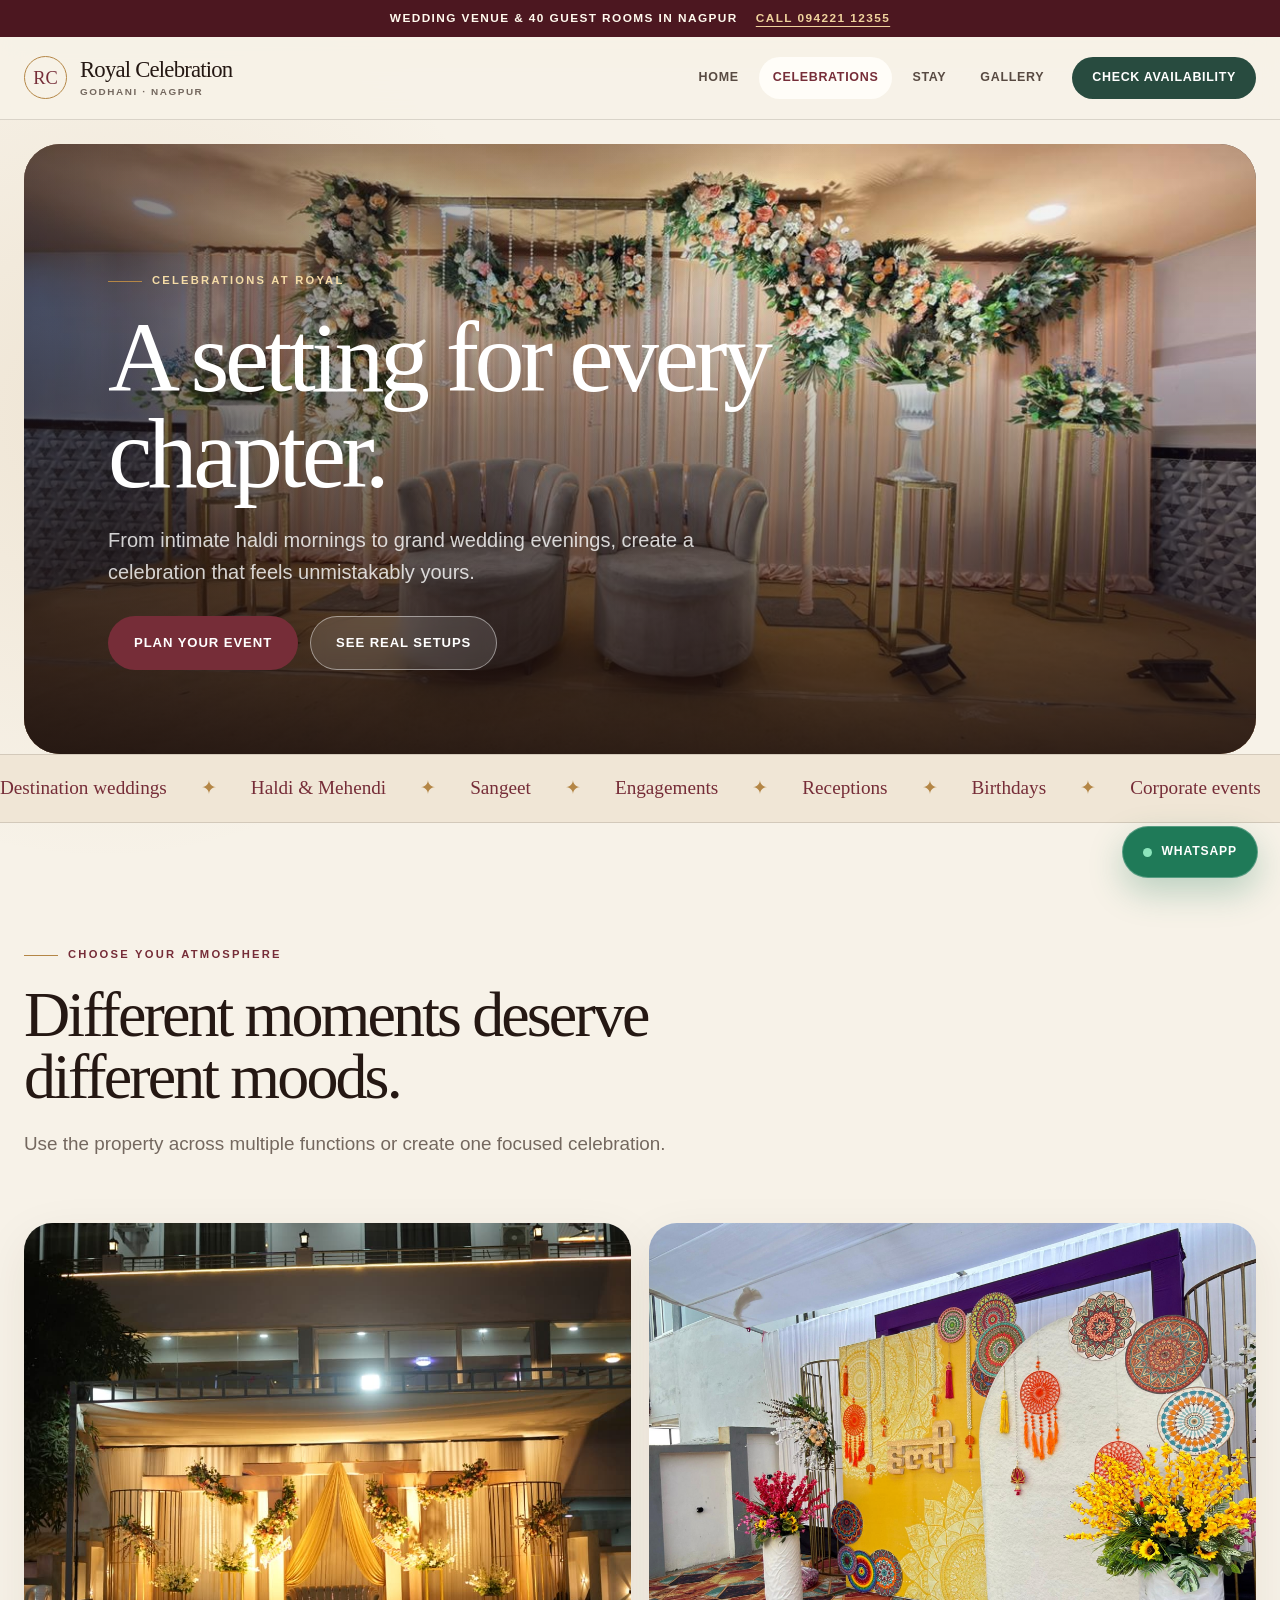
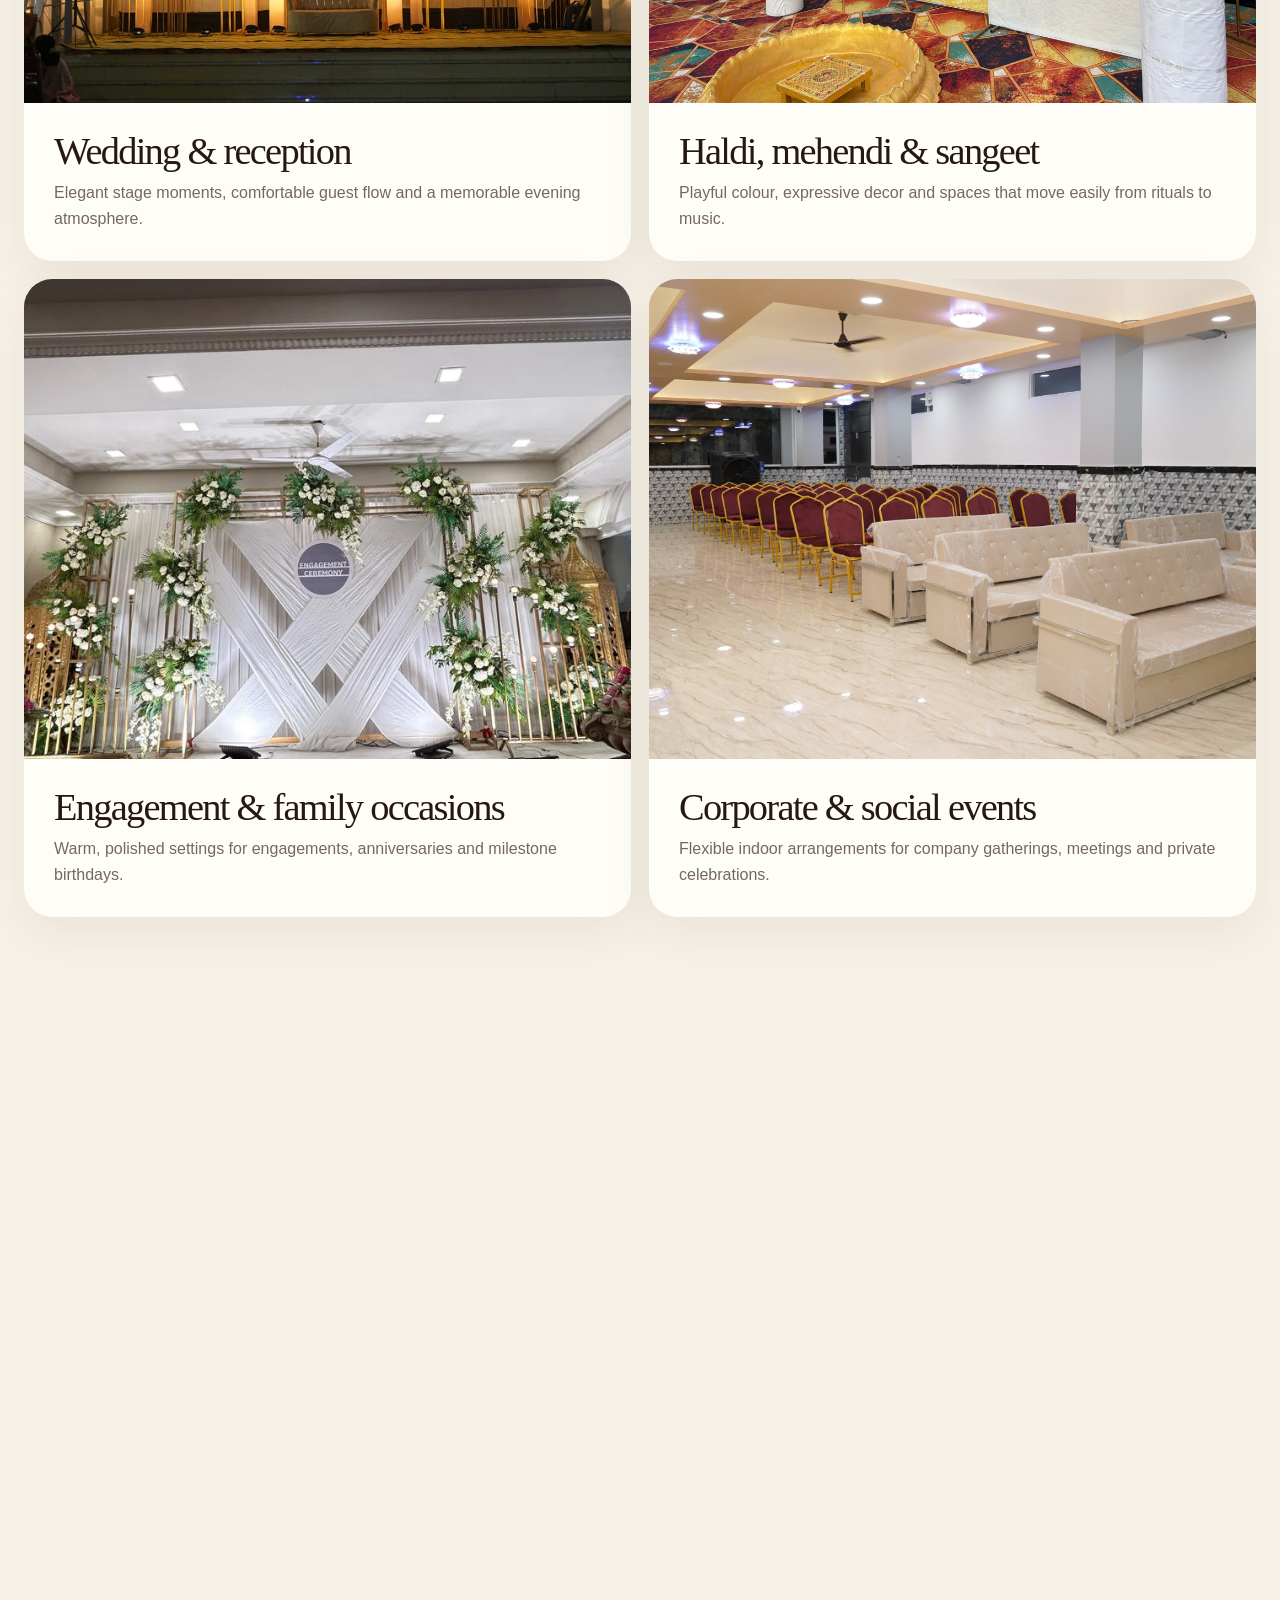
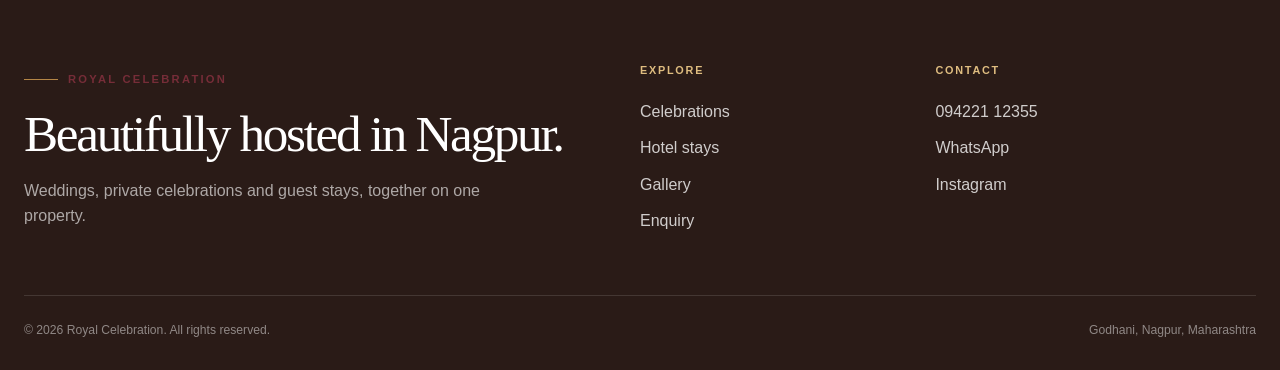
==== commit 7154f9f9: "new" ====
--- a/celebrations.html
+++ b/celebrations.html
@@ -1,255 +1,68 @@
-<!DOCTYPE html>
+<!doctype html>
 <html lang="en">
   <head>
-    <meta charset="UTF-8" />
-    <meta name="viewport" content="width=device-width, initial-scale=1.0" />
-    <title>Wedding Venue & Event Hall in Nagpur | Royal Celebration Celebrations</title>
-    <meta
-      name="description"
-      content="Explore Royal Celebration in Nagpur for destination weddings, wedding functions, sangeet, haldi-mehendi, engagements, receptions, birthday parties, and corporate events."
-    />
+    <meta charset="utf-8" />
+    <meta name="viewport" content="width=device-width, initial-scale=1" />
+    <title>Wedding & Event Venue in Nagpur | Royal Celebration</title>
+    <meta name="description" content="Host weddings, receptions, sangeet, haldi-mehendi, engagements, birthdays and corporate events at Royal Celebration in Godhani, Nagpur." />
     <link rel="canonical" href="https://royalcelebration.in/celebrations" />
-    <meta property="og:title" content="Wedding Venue & Event Hall in Nagpur | Royal Celebration" />
-    <meta
-      property="og:description"
-      content="See how Royal Celebration in Nagpur supports destination weddings, marriage functions, receptions, sangeet, haldi-mehendi, birthday parties, and corporate events."
-    />
+    <meta name="theme-color" content="#4c1720" />
     <meta property="og:type" content="website" />
-    <meta property="og:url" content="https://royalcelebration.in/celebrations" />
-    <meta property="og:image" content="https://royalcelebration.in/assets/media/instagram-july/stage-night.jpeg" />
-    <meta name="twitter:card" content="summary_large_image" />
-    <link rel="icon" type="image/png" href="assets/SrSLogicsLogo.png" />
-    <meta name="theme-color" content="#2c6b5e" />
-    <meta name="mobile-web-app-capable" content="yes" />
-    <meta name="apple-mobile-web-app-capable" content="yes" />
-    <meta name="apple-mobile-web-app-status-bar-style" content="default" />
-    <meta name="apple-mobile-web-app-title" content="Royal Celebration" />
-    <link rel="manifest" href="manifest.webmanifest" />
-    <link rel="apple-touch-icon" href="assets/SrSLogicsLogo.png" />
-    <link rel="stylesheet" href="enquiry.css" />
+    <meta property="og:title" content="Celebrations at Royal Celebration Nagpur" />
+    <meta property="og:description" content="Elegant event settings for weddings, pre-wedding functions, private parties and corporate celebrations." />
+    <meta property="og:image" content="https://royalcelebration.in/assets/media/instagram-july/floral-stage-wide.jpeg" />
+    <link rel="icon" href="assets/royal-mark.svg" type="image/svg+xml" />
+    <link rel="stylesheet" href="enquiry.css?v=20260813-redesign" />
   </head>
   <body>
-    <main class="landing-shell">
-      <header class="site-header">
-        <div class="site-header__row">
-          <div class="brand-lockup">
-            <span class="eyebrow">Royal Celebration</span>
-            <strong>Royal Celebration</strong>
-          </div>
-          <nav class="site-nav" aria-label="Public site">
-            <a href="/">Home</a>
-            <a href="/celebrations" class="is-active">Celebrations</a>
-            <a href="/stays">Hotel Stays</a>
-            <a href="/gallery">Gallery</a>
-            <a href="/enquiry">Enquiry</a>
-          </nav>
-        </div>
-        <p class="site-header__note">Wedding and event hosting in Nagpur.</p>
-      </header>
+    <a class="skip-link" href="#main">Skip to content</a>
+    <div class="announcement"><span>Wedding venue &amp; 40 guest rooms in Nagpur</span><a href="tel:+919422112355">Call 094221 12355</a></div>
+    <header class="site-header"><div class="site-header__inner">
+      <a class="brand" href="/" aria-label="Royal Celebration home"><span class="brand__monogram">RC</span><span class="brand__text"><strong>Royal Celebration</strong><small>Godhani · Nagpur</small></span></a>
+      <button class="nav-toggle" type="button" aria-label="Open menu" aria-expanded="false"><span></span></button>
+      <nav class="site-nav" aria-label="Main navigation"><a href="/">Home</a><a class="is-active" href="/celebrations">Celebrations</a><a href="/stays">Stay</a><a href="/gallery">Gallery</a><a class="nav-cta" href="/enquiry">Check availability</a></nav>
+    </div></header>
 
+    <main class="page" id="main">
       <section class="page-hero">
-        <article class="page-hero__copy">
-          <p class="eyebrow">Celebration Formats</p>
-          <h1>Built for weddings and hosted events that need scale, flow, and comfort.</h1>
-          <p>A flexible venue for weddings, receptions, sangeet, haldi-mehendi, birthdays, and corporate events.</p>
-          <div class="chip-row">
-            <span>Destination weddings</span>
-            <span>Wedding functions</span>
-            <span>Sangeet nights</span>
-            <span>Haldi and mehendi</span>
-            <span>Reception evenings</span>
-            <span>Engagement ceremonies</span>
-            <span>Birthday celebrations</span>
-            <span>Corporate events</span>
-          </div>
-        </article>
-
-        <aside class="page-hero__panel">
-          <article class="hero-panel__card">
-            <span class="eyebrow">Planning focus</span>
-            <strong>More than a booking.</strong>
-            <p>Stage flow, seating, service movement, and guest comfort all matter here.</p>
-          </article>
-          <div class="metric-grid">
-            <article class="metric-card">
-              <strong>Decor-ready</strong>
-              <p>Entry styling, floral stage work, lighting mood, and celebration ambiance.</p>
-            </article>
-            <article class="metric-card">
-              <strong>Dining-ready</strong>
-              <p>Buffet layouts, live counters, dessert islands, and guest circulation planning.</p>
-            </article>
-            <article class="metric-card">
-              <strong>Guest-ready</strong>
-              <p>Arrival, valet, lounge comfort, family movement, and VIP handling.</p>
-            </article>
-          </div>
-        </aside>
+        <img class="page-hero__media" src="assets/media/instagram-july/floral-stage-wide.jpeg" alt="Floral wedding stage at Royal Celebration" fetchpriority="high" />
+        <div class="page-hero__content"><span class="kicker">Celebrations at Royal</span><h1>A setting for every chapter.</h1><p>From intimate haldi mornings to grand wedding evenings, create a celebration that feels unmistakably yours.</p><div class="button-row"><a class="button" href="/enquiry">Plan your event</a><a class="button button--light" href="/gallery">See real setups</a></div></div>
       </section>
 
-      <section class="media-showcase">
-        <article class="media-showcase__lead">
-          <p class="eyebrow">Real Celebration Spaces</p>
-          <h2>Real photos help families understand the space quickly.</h2>
-        </article>
-        <div class="media-showcase__grid">
-          <article class="media-frame media-frame--wide">
-            <img class="media-cover" src="assets/media/instagram-july/stage-night.jpeg" alt="Premium night wedding stage at Royal Celebration" />
-          </article>
-          <article class="media-frame">
-            <img class="media-cover" src="assets/media/instagram-july/haldi-corner.jpeg" alt="Haldi and mehendi decor setup" />
-          </article>
-          <article class="media-frame">
-            <img class="media-cover" src="assets/media/instagram-july/engagement-stage.jpeg" alt="Indoor engagement ceremony stage" />
-          </article>
-          <article class="media-frame">
-            <img class="media-cover" src="assets/media/instagram-july/bench-stage-1.jpeg" alt="White floral stage with bench seating for celebrations" />
-          </article>
+      <div class="service-marquee" aria-hidden="true"><div class="service-marquee__track"><span>Destination weddings</span><span>Haldi &amp; Mehendi</span><span>Sangeet</span><span>Engagements</span><span>Receptions</span><span>Birthdays</span><span>Corporate events</span><span>Destination weddings</span><span>Haldi &amp; Mehendi</span><span>Sangeet</span><span>Engagements</span><span>Receptions</span><span>Birthdays</span><span>Corporate events</span></div></div>
+
+      <section class="section reveal">
+        <div class="section-heading"><span class="kicker">Choose your atmosphere</span><h2>Different moments deserve different moods.</h2><p>Use the property across multiple functions or create one focused celebration.</p></div>
+        <div class="feature-pair">
+          <article class="feature-card"><div class="feature-card__media"><img class="cover" src="assets/media/instagram-july/stage-night.jpeg" alt="Wedding stage illuminated at night" loading="lazy" /></div><div class="feature-card__copy"><h3>Wedding &amp; reception</h3><p>Elegant stage moments, comfortable guest flow and a memorable evening atmosphere.</p></div></article>
+          <article class="feature-card"><div class="feature-card__media"><img class="cover" src="assets/media/instagram-july/haldi-corner.jpeg" alt="Bright haldi and mehendi decor" loading="lazy" /></div><div class="feature-card__copy"><h3>Haldi, mehendi &amp; sangeet</h3><p>Playful colour, expressive decor and spaces that move easily from rituals to music.</p></div></article>
+          <article class="feature-card"><div class="feature-card__media"><img class="cover" src="assets/media/instagram-july/engagement-stage.jpeg" alt="Engagement ceremony stage" loading="lazy" /></div><div class="feature-card__copy"><h3>Engagement &amp; family occasions</h3><p>Warm, polished settings for engagements, anniversaries and milestone birthdays.</p></div></article>
+          <article class="feature-card"><div class="feature-card__media"><img class="cover" src="assets/media/sitting.jpeg" alt="Indoor guest seating in the event hall" loading="lazy" /></div><div class="feature-card__copy"><h3>Corporate &amp; social events</h3><p>Flexible indoor arrangements for company gatherings, meetings and private celebrations.</p></div></article>
         </div>
       </section>
 
-      <section class="split-section">
-        <article class="split-section__copy">
-          <p class="eyebrow">Event formats</p>
-          <h2>Choose the format that fits your event.</h2>
-          <p>Suitable for single events and full wedding weekends.</p>
-        </article>
-
-        <div class="package-grid">
-          <article class="detail-card">
-            <strong>Destination wedding</strong>
-            <p>Multi-function hosting with guest stays on property.</p>
-          </article>
-          <article class="detail-card">
-            <strong>Wedding day</strong>
-            <p>Stage, dining flow, guest lounges, and close-family stays.</p>
-          </article>
-          <article class="detail-card">
-            <strong>Sangeet night</strong>
-            <p>Music, stage visibility, and smooth guest flow.</p>
-          </article>
-          <article class="detail-card">
-            <strong>Haldi and mehendi</strong>
-            <p>Pre-wedding functions with simple, flexible planning.</p>
-          </article>
-          <article class="detail-card">
-            <strong>Reception evening</strong>
-            <p>Evening hosting with clean service and guest movement.</p>
-          </article>
-          <article class="detail-card">
-            <strong>Engagement function</strong>
-            <p>Smaller-format events with a polished setup.</p>
-          </article>
-          <article class="detail-card">
-            <strong>Birthday event</strong>
-            <p>Flexible layouts for private and family events.</p>
-          </article>
-          <article class="detail-card">
-            <strong>Corporate event</strong>
-            <p>Formal programs, hosted dining, and structured arrival flow.</p>
-          </article>
-          <article class="detail-card">
-            <strong>Multi-day function</strong>
-            <p>Celebration spaces and rooms planned together.</p>
-          </article>
+      <section class="section section--compact reveal">
+        <div class="stay-feature">
+          <div class="stay-feature__media"><img class="cover" src="assets/media/pic_lawn.jpeg" alt="Outdoor lawn arranged for an event" loading="lazy" /></div>
+          <article class="stay-feature__copy"><span class="kicker">Spaces that adapt</span><h2>Indoor comfort. Open-air energy.</h2><p>Choose an AC hall, a non-AC hall or an outdoor event setting according to the season, guest count and mood of your function.</p><div class="button-row"><a class="button button--light" href="/enquiry">Discuss your setup</a></div></article>
         </div>
       </section>
 
-      <section class="split-section">
-        <article class="split-section__copy">
-          <p class="eyebrow">Event-day flow</p>
-          <h2>How the event day usually flows.</h2>
-          <p>From arrival to exit, the venue is built to stay easy to manage.</p>
-        </article>
-
-        <div class="timeline-list">
-          <article class="timeline-card">
-            <strong>Before arrival</strong>
-            <p>Decor, setup, room readiness, and service alignment.</p>
-          </article>
-          <article class="timeline-card">
-            <strong>Guest arrival</strong>
-            <p>Valet, welcome flow, and guest movement.</p>
-          </article>
-          <article class="timeline-card">
-            <strong>Main celebration</strong>
-            <p>Stage visibility, ceremony flow, and dining rhythm.</p>
-          </article>
-          <article class="timeline-card">
-            <strong>Post-event comfort</strong>
-            <p>Late-night exits and nearby room stays.</p>
-          </article>
+      <section class="section reveal">
+        <div class="section-heading"><span class="kicker">How planning works</span><h2>Four clear steps to your celebration.</h2></div>
+        <div class="process-grid">
+          <article class="process-card"><span>01</span><h3>Share your date</h3><p>Tell us your event type, preferred date and approximate guest count.</p></article>
+          <article class="process-card"><span>02</span><h3>Visit the property</h3><p>Walk through the spaces and see which setting fits your celebration.</p></article>
+          <article class="process-card"><span>03</span><h3>Shape the plan</h3><p>Discuss rooms, event flow, timing and the atmosphere you want.</p></article>
+          <article class="process-card"><span>04</span><h3>Reserve your date</h3><p>Confirm the booking and let the team guide the next steps.</p></article>
         </div>
       </section>
 
-      <section class="split-section">
-        <article class="split-section__copy">
-          <p class="eyebrow">Approximate booking guidance</p>
-          <h2>Simple price guidance for early planning.</h2>
-          <p>Final pricing depends on date, guest count, and setup.</p>
-        </article>
+      <section class="section section--compact reveal"><div class="cta-panel"><span class="kicker">Ready when you are</span><h2>Let’s make your celebration feel like you.</h2><p>Send your preferred date and event details for availability and a venue visit.</p><div class="button-row"><a class="button" href="/enquiry">Check availability</a><a class="button button--light" href="tel:+919422112355">Call the venue</a></div></div></section>
+    </main>
 
-        <div class="package-grid">
-          <article class="detail-card">
-            <strong>Wedding and reception</strong>
-            <p>Approximate venue bookings generally begin around ₹1.50 lakh and increase based on event scale and function design.</p>
-          </article>
-          <article class="detail-card">
-            <strong>Sangeet, haldi, and mehendi</strong>
-            <p>Pre-wedding function pricing usually starts lower and varies by guest count, timing, decor, and service setup.</p>
-          </article>
-          <article class="detail-card">
-            <strong>Birthday and corporate events</strong>
-            <p>Hosted event rates depend on seating format, dining plan, event duration, and hospitality requirements.</p>
-          </article>
-        </div>
-      </section>
-
-      <section class="split-section">
-        <article class="split-section__copy">
-          <p class="eyebrow">Venue formats available</p>
-          <h2>Choose the setup that suits your event.</h2>
-          <p>Indoor and open-format hosting options are both possible.</p>
-        </article>
-
-        <div class="timeline-list">
-          <article class="timeline-card">
-            <strong>AC hall requirement</strong>
-            <p>Best for indoor weddings, dinners, and formal functions.</p>
-          </article>
-          <article class="timeline-card">
-            <strong>Non AC hall requirement</strong>
-            <p>Best for open-format events and flexible layouts.</p>
-          </article>
-          <article class="timeline-card">
-            <strong>Single-function booking</strong>
-            <p>Ideal for one focused celebration day.</p>
-          </article>
-          <article class="timeline-card">
-            <strong>Multi-function booking</strong>
-            <p>Best for wedding weekends and multi-day hosting.</p>
-          </article>
-        </div>
-      </section>
-
-      <section class="cta-banner">
-        <div>
-          <p class="eyebrow">Next page</p>
-          <h2>See the stay experience too.</h2>
-          <p>Guest rooms make the full celebration easier.</p>
-        </div>
-        <a href="/stays">View hotel stays</a>
-      </section>
-    </main>
-    <a
-      class="floating-whatsapp"
-      href="https://wa.me/919422112355?text=Hello%20Royal%20Celebration%2C%20I%20want%20to%20enquire%20about%20a%20celebration%20booking."
-      target="_blank"
-      rel="noreferrer"
-      aria-label="Chat on WhatsApp"
-    >
-      WhatsApp
-    </a>
-    <script src="pwa.js"></script>
+    <footer class="site-footer"><div class="site-footer__inner"><div class="site-footer__grid"><article><span class="kicker">Royal Celebration</span><h2>Beautifully hosted in Nagpur.</h2><p>Weddings, private celebrations and guest stays, together on one property.</p></article><nav class="footer-links" aria-label="Footer navigation"><strong>Explore</strong><a href="/celebrations">Celebrations</a><a href="/stays">Hotel stays</a><a href="/gallery">Gallery</a><a href="/enquiry">Enquiry</a></nav><div class="footer-links"><strong>Contact</strong><a href="tel:+919422112355">094221 12355</a><a href="https://wa.me/919422112355" target="_blank" rel="noreferrer">WhatsApp</a><a href="https://www.instagram.com/royal.celebrations_ngp/" target="_blank" rel="noreferrer">Instagram</a></div></div><div class="site-footer__bottom"><span>© 2026 Royal Celebration. All rights reserved.</span><span>Godhani, Nagpur, Maharashtra</span></div></div></footer>
+    <a class="floating-whatsapp" href="https://wa.me/919422112355?text=Hello%20Royal%20Celebration%2C%20I%20want%20to%20plan%20a%20celebration." target="_blank" rel="noreferrer">WhatsApp</a>
+    <script src="public-site.js?v=20260813-redesign"></script><script src="public-clean.js?v=20260813-redesign"></script>
   </body>
 </html>
--- a/enquiry.css
+++ b/enquiry.css
@@ -1,2588 +1,1451 @@
 :root {
-  --bg: #f6efe4;
-  --panel: rgba(255, 251, 246, 0.92);
-  --panel-strong: rgba(255, 253, 249, 0.98);
-  --ink: #241911;
-  --muted: #6f655a;
-  --line: rgba(118, 84, 35, 0.1);
-  --accent: #bc8540;
-  --accent-deep: #8d5b22;
-  --green: #2c6b5e;
-  --green-deep: #1f4f45;
-  --shadow: 0 24px 80px rgba(95, 67, 26, 0.12);
+  --ivory: #f7f2e8;
+  --paper: #fffdf8;
+  --paper-warm: #f0e6d6;
+  --ink: #251813;
+  --muted: #74685f;
+  --wine: #762d38;
+  --wine-deep: #4c1720;
+  --green: #284b3f;
+  --green-soft: #d9e3d9;
+  --gold: #b48646;
+  --gold-soft: #ead9b8;
+  --line: rgba(37, 24, 19, 0.14);
+  --shadow: 0 24px 70px rgba(61, 38, 25, 0.12);
+  --serif: "Bodoni 72", Didot, "Iowan Old Style", "Palatino Linotype", Georgia, serif;
+  --sans: "Avenir Next", Avenir, "Segoe UI", sans-serif;
+  --radius: 28px;
+  --shell: min(1320px, calc(100% - 48px));
 }
 
 * {
   box-sizing: border-box;
 }
 
+html {
+  scroll-behavior: smooth;
+  scroll-padding-top: 110px;
+}
+
 body {
   margin: 0;
+  background:
+    radial-gradient(circle at 8% 8%, rgba(180, 134, 70, 0.12), transparent 28rem),
+    var(--ivory);
   color: var(--ink);
-  font-family: "Avenir Next", "Segoe UI", sans-serif;
-  background:
-    radial-gradient(circle at top left, rgba(188, 133, 64, 0.18), transparent 24%),
-    radial-gradient(circle at bottom right, rgba(44, 107, 94, 0.08), transparent 26%),
-    linear-gradient(180deg, #ecdecb 0%, var(--bg) 42%, #fcf8f2 100%);
-  scroll-behavior: smooth;
-  overflow-x: clip;
+  font-family: var(--sans);
+  font-size: 16px;
+  line-height: 1.6;
+  -webkit-font-smoothing: antialiased;
+}
+
+body.nav-open {
+  overflow: hidden;
 }
 
 img,
-video {
+video,
+iframe {
+  display: block;
   max-width: 100%;
 }
 
-.landing-shell {
-  width: min(1200px, calc(100% - 32px));
+img {
+  height: auto;
+}
+
+a,
+button,
+input,
+select,
+textarea {
+  font: inherit;
+}
+
+a {
+  color: inherit;
+}
+
+button,
+a {
+  -webkit-tap-highlight-color: transparent;
+}
+
+button:focus-visible,
+a:focus-visible,
+input:focus-visible,
+select:focus-visible,
+textarea:focus-visible {
+  outline: 3px solid rgba(180, 134, 70, 0.5);
+  outline-offset: 3px;
+}
+
+h1,
+h2,
+h3,
+p {
+  margin-top: 0;
+}
+
+h1,
+h2,
+h3 {
+  font-family: var(--serif);
+  font-weight: 500;
+  letter-spacing: -0.045em;
+  line-height: 0.96;
+}
+
+h1 {
+  font-size: clamp(3.5rem, 7.8vw, 7.4rem);
+}
+
+h2 {
+  font-size: clamp(2.65rem, 5vw, 5.2rem);
+}
+
+h3 {
+  font-size: clamp(1.8rem, 3vw, 2.65rem);
+}
+
+.skip-link {
+  position: fixed;
+  z-index: 1000;
+  top: 10px;
+  left: 10px;
+  transform: translateY(-150%);
+  padding: 12px 18px;
+  border-radius: 999px;
+  background: var(--ink);
+  color: white;
+  text-decoration: none;
+}
+
+.skip-link:focus {
+  transform: translateY(0);
+}
+
+.announcement {
+  display: flex;
+  justify-content: center;
+  gap: 18px;
+  padding: 9px 24px;
+  background: var(--wine-deep);
+  color: #fff9ed;
+  font-size: 0.74rem;
+  font-weight: 700;
+  letter-spacing: 0.12em;
+  text-align: center;
+  text-transform: uppercase;
+}
+
+.announcement a {
+  color: #f0d39d;
+  text-underline-offset: 4px;
+}
+
+.site-header {
+  position: sticky;
+  z-index: 100;
+  top: 0;
+  border-bottom: 1px solid var(--line);
+  background: rgba(247, 242, 232, 0.92);
+  backdrop-filter: blur(18px);
+}
+
+.site-header__inner {
+  width: var(--shell);
+  min-height: 82px;
   margin: 0 auto;
-  padding: 28px 0 140px;
-}
-
-.site-header {
-  display: grid;
-  gap: 16px;
-  margin-bottom: 22px;
-}
-
-.site-header__row {
   display: flex;
+  align-items: center;
   justify-content: space-between;
-  align-items: flex-end;
-  gap: 18px;
-}
-
-.brand-lockup {
-  display: grid;
-  gap: 6px;
-}
-
-.brand-lockup strong {
-  font-family: "Iowan Old Style", "Palatino Linotype", "Book Antiqua", serif;
-  font-size: clamp(1.8rem, 3vw, 2.5rem);
-  line-height: 0.95;
-}
-
-.site-header__note {
-  margin: 0;
+  gap: 30px;
+}
+
+.brand {
+  display: inline-flex;
+  align-items: center;
+  gap: 13px;
+  text-decoration: none;
+}
+
+.brand__monogram {
+  width: 43px;
+  height: 43px;
+  display: grid;
+  place-items: center;
+  border: 1px solid var(--gold);
+  border-radius: 50%;
+  color: var(--wine);
+  font-family: var(--serif);
+  font-size: 1.15rem;
+  line-height: 1;
+}
+
+.brand__text {
+  display: grid;
+  line-height: 1.05;
+}
+
+.brand__text strong {
+  font-family: var(--serif);
+  font-size: 1.42rem;
+  font-weight: 500;
+  letter-spacing: -0.035em;
+}
+
+.brand__text small {
+  margin-top: 5px;
   color: var(--muted);
-  line-height: 1.6;
+  font-size: 0.62rem;
+  font-weight: 800;
+  letter-spacing: 0.16em;
+  text-transform: uppercase;
+}
+
+.nav-toggle {
+  display: none;
+  width: 48px;
+  height: 48px;
+  border: 1px solid var(--line);
+  border-radius: 50%;
+  background: var(--paper);
+  color: var(--ink);
+  cursor: pointer;
+}
+
+.nav-toggle span,
+.nav-toggle::before,
+.nav-toggle::after {
+  width: 19px;
+  height: 1.5px;
+  display: block;
+  margin: 4px auto;
+  background: currentColor;
+  content: "";
+  transition: 180ms ease;
 }
 
 .site-nav {
   display: flex;
+  align-items: center;
+  gap: 6px;
+}
+
+.site-nav a {
+  padding: 11px 14px;
+  border-radius: 999px;
+  color: #584a42;
+  font-size: 0.78rem;
+  font-weight: 750;
+  letter-spacing: 0.055em;
+  text-decoration: none;
+  text-transform: uppercase;
+  transition: 180ms ease;
+}
+
+.site-nav a:hover,
+.site-nav a.is-active {
+  background: var(--paper);
+  color: var(--wine);
+}
+
+.site-nav .nav-cta {
+  margin-left: 8px;
+  padding-inline: 20px;
+  background: var(--green);
+  color: white;
+}
+
+.site-nav .nav-cta:hover,
+.site-nav .nav-cta.is-active {
+  background: var(--wine);
+  color: white;
+}
+
+.page {
+  overflow: clip;
+}
+
+.section {
+  width: var(--shell);
+  margin: 0 auto;
+  padding: clamp(74px, 9vw, 128px) 0;
+}
+
+.section--compact {
+  padding-top: clamp(46px, 6vw, 80px);
+  padding-bottom: clamp(46px, 6vw, 80px);
+}
+
+.kicker {
+  display: inline-flex;
+  align-items: center;
+  gap: 10px;
+  margin-bottom: 20px;
+  color: var(--wine);
+  font-size: 0.7rem;
+  font-weight: 850;
+  letter-spacing: 0.2em;
+  text-transform: uppercase;
+}
+
+.kicker::before {
+  width: 34px;
+  height: 1px;
+  background: var(--gold);
+  content: "";
+}
+
+.section-heading {
+  max-width: 760px;
+  margin-bottom: clamp(38px, 5vw, 70px);
+}
+
+.section-heading h2 {
+  margin-bottom: 22px;
+}
+
+.section-heading p,
+.lead {
+  max-width: 650px;
+  margin-bottom: 0;
+  color: var(--muted);
+  font-size: clamp(1rem, 1.5vw, 1.18rem);
+}
+
+.button-row {
+  display: flex;
   flex-wrap: wrap;
-  justify-content: flex-end;
-  gap: 10px;
-}
-
-.site-nav a {
+  gap: 12px;
+}
+
+.button {
+  min-height: 54px;
   display: inline-flex;
   align-items: center;
   justify-content: center;
-  min-height: 42px;
-  padding: 0 16px;
+  gap: 10px;
+  padding: 0 25px;
+  border: 1px solid transparent;
   border-radius: 999px;
-  border: 1px solid rgba(118, 84, 35, 0.12);
+  background: var(--wine);
+  color: white;
+  font-size: 0.82rem;
+  font-weight: 800;
+  letter-spacing: 0.07em;
+  text-decoration: none;
+  text-transform: uppercase;
+  transition: transform 180ms ease, background 180ms ease, box-shadow 180ms ease;
+}
+
+.button:hover {
+  transform: translateY(-2px);
+  background: var(--wine-deep);
+  box-shadow: 0 14px 30px rgba(76, 23, 32, 0.18);
+}
+
+.button--light {
+  border-color: rgba(255, 255, 255, 0.45);
+  background: rgba(255, 255, 255, 0.12);
+  color: white;
+  backdrop-filter: blur(8px);
+}
+
+.button--outline {
+  border-color: var(--line);
+  background: transparent;
   color: var(--ink);
-  background: rgba(255, 255, 255, 0.62);
-  text-decoration: none;
-  font-weight: 700;
-  text-wrap: balance;
-}
-
-.site-nav a.is-active {
-  color: #f7fbf9;
-  background: linear-gradient(135deg, var(--green) 0%, var(--green-deep) 100%);
-  border-color: transparent;
-}
-
-.contact-ribbon {
-  display: grid;
-  grid-template-columns: repeat(4, minmax(0, 1fr));
-  gap: 16px;
-  margin-bottom: 24px;
-}
-
-.contact-ribbon article,
-.gallery-card,
-.testimonial-card,
-.location-card {
-  border: 1px solid var(--line);
-  border-radius: 26px;
-  background: var(--panel);
+}
+
+.button--green {
+  background: var(--green);
+}
+
+.home-hero {
+  position: relative;
+  width: var(--shell);
+  min-height: min(820px, calc(100svh - 110px));
+  margin: 24px auto 0;
+  overflow: hidden;
+  display: grid;
+  align-items: end;
+  border-radius: 36px;
+  background: #544238;
   box-shadow: var(--shadow);
-}
-
-.contact-ribbon article {
-  padding: 18px 20px;
-}
-
-.contact-ribbon span,
-.gallery-card__meta span,
-.location-card p,
-.testimonial-list cite {
-  display: block;
-  color: var(--muted);
-}
-
-.contact-ribbon strong {
-  display: block;
-  margin-top: 6px;
-  font-size: 1.05rem;
-  overflow-wrap: anywhere;
-}
-
-.royal-hero,
-.curated-metrics,
-.moment-editorial,
-.hosting-story,
-.experience-film,
-.royal-paths,
-.concierge-ribbon {
-  display: grid;
-  gap: 24px;
-  margin-bottom: 28px;
-}
-
-.royal-hero {
-  position: relative;
-  overflow: hidden;
-  grid-template-columns: minmax(0, 1.08fr) minmax(320px, 0.64fr);
-  align-items: end;
-  min-height: 78svh;
-  padding: 42px;
-  border: 1px solid rgba(255, 255, 255, 0.18);
-  border-radius: 40px;
-  background: #1e1a17;
-  box-shadow: 0 34px 90px rgba(50, 36, 20, 0.22);
-}
-
-.royal-hero__media,
-.royal-hero__veil {
+  isolation: isolate;
+}
+
+.home-hero__media,
+.page-hero__media {
   position: absolute;
+  z-index: -2;
   inset: 0;
-}
-
-.royal-hero__media {
   width: 100%;
   height: 100%;
   object-fit: cover;
 }
 
-.royal-hero__veil {
+.home-hero__media {
+  object-position: center 44%;
+}
+
+.home-hero::after,
+.page-hero::after {
+  position: absolute;
+  z-index: -1;
+  inset: 0;
   background:
-    linear-gradient(90deg, rgba(19, 15, 12, 0.74) 0%, rgba(19, 15, 12, 0.48) 38%, rgba(19, 15, 12, 0.2) 100%),
-    linear-gradient(180deg, rgba(255, 210, 143, 0.08), rgba(19, 15, 12, 0.16));
-}
-
-.royal-hero__content,
-.royal-hero__aside {
+    linear-gradient(180deg, rgba(30, 18, 14, 0.05) 28%, rgba(30, 18, 14, 0.88) 100%),
+    linear-gradient(90deg, rgba(30, 18, 14, 0.58), transparent 66%);
+  content: "";
+}
+
+.home-hero__content {
+  max-width: 870px;
+  padding: clamp(34px, 6vw, 80px);
+  color: white;
+}
+
+.home-hero__content .kicker,
+.page-hero__content .kicker {
+  color: #f5dca7;
+}
+
+.home-hero__content h1 {
+  margin-bottom: 26px;
+  text-wrap: balance;
+}
+
+.home-hero__content .lead {
+  max-width: 680px;
+  margin-bottom: 32px;
+  color: rgba(255, 255, 255, 0.84);
+  font-size: clamp(1.05rem, 1.7vw, 1.32rem);
+}
+
+.hero-facts {
+  width: var(--shell);
+  margin: 18px auto 0;
+  display: grid;
+  grid-template-columns: repeat(3, 1fr);
+  border: 1px solid var(--line);
+  border-radius: 24px;
+  background: var(--paper);
+  box-shadow: 0 18px 50px rgba(61, 38, 25, 0.08);
+}
+
+.hero-fact {
+  min-height: 112px;
+  display: grid;
+  align-content: center;
+  gap: 4px;
+  padding: 24px 30px;
+}
+
+.hero-fact + .hero-fact {
+  border-left: 1px solid var(--line);
+}
+
+.hero-fact strong {
+  font-family: var(--serif);
+  font-size: 1.6rem;
+  font-weight: 500;
+  line-height: 1.1;
+}
+
+.hero-fact span {
+  color: var(--muted);
+  font-size: 0.72rem;
+  font-weight: 800;
+  letter-spacing: 0.11em;
+  text-transform: uppercase;
+}
+
+.intro-grid {
+  display: grid;
+  grid-template-columns: minmax(0, 0.84fr) minmax(0, 1.16fr);
+  align-items: center;
+  gap: clamp(44px, 8vw, 110px);
+}
+
+.intro-copy h2 {
+  margin-bottom: 25px;
+}
+
+.intro-copy .lead {
+  margin-bottom: 30px;
+}
+
+.signature-list {
+  margin: 28px 0 0;
+  padding: 0;
+  display: grid;
+  list-style: none;
+}
+
+.signature-list li {
+  display: flex;
+  align-items: center;
+  justify-content: space-between;
+  gap: 24px;
+  padding: 17px 0;
+  border-bottom: 1px solid var(--line);
+  font-weight: 700;
+}
+
+.signature-list li span {
+  color: var(--gold);
+  font-family: var(--serif);
+  font-size: 1.25rem;
+  font-weight: 500;
+}
+
+.photo-stack {
   position: relative;
-  z-index: 1;
-}
-
-.royal-hero__content {
-  display: grid;
-  gap: 18px;
-  max-width: 42rem;
-  color: #fbf3e8;
-}
-
-.royal-hero__content .eyebrow {
-  color: #dfb172;
-}
-
-.royal-hero__content h1 {
-  margin: 0;
-  font-family: "Iowan Old Style", "Palatino Linotype", "Book Antiqua", serif;
-  font-size: clamp(4rem, 8vw, 6.8rem);
-  line-height: 0.86;
-  letter-spacing: -0.075em;
-  max-width: 8.5ch;
-}
-
-.royal-hero__lede {
-  margin: 0;
-  max-width: 36rem;
-  color: rgba(251, 243, 232, 0.86);
-  font-size: 1.08rem;
-  line-height: 1.8;
-}
-
-.royal-hero__actions {
-  display: flex;
-  flex-wrap: wrap;
-  gap: 12px;
-}
-
-.royal-hero__actions a {
-  display: inline-flex;
-  align-items: center;
-  justify-content: center;
-  min-height: 50px;
-  padding: 0 22px;
-  border-radius: 999px;
-  text-decoration: none;
-  font-weight: 800;
-  white-space: nowrap;
-  transition: transform 180ms ease, filter 180ms ease;
-}
-
-.royal-hero__actions a:first-child {
-  color: #f7fbf9;
-  background: linear-gradient(135deg, var(--green) 0%, var(--green-deep) 100%);
-}
-
-.royal-hero__actions a.is-secondary {
-  color: #fbf3e8;
-  border: 1px solid rgba(255, 243, 225, 0.22);
-  background: rgba(255, 255, 255, 0.08);
-  backdrop-filter: blur(14px);
-}
-
-.royal-hero__actions a:hover {
-  transform: translateY(-2px);
-}
-
-.royal-hero__aside {
-  display: grid;
-  gap: 14px;
-}
-
-.royal-hero__aside article {
-  padding: 18px 20px;
-  border: 1px solid rgba(255, 244, 226, 0.14);
-  border-radius: 24px;
-  background: rgba(255, 250, 245, 0.12);
-  backdrop-filter: blur(18px);
-  color: #fff5eb;
-}
-
-.royal-hero__aside .eyebrow {
-  margin-bottom: 8px;
-  color: #e3b87a;
-}
-
-.curated-metrics {
-  grid-template-columns: repeat(3, minmax(0, 1fr));
-}
-
-.curated-metrics article,
-.concierge-ribbon article,
-.hosting-card,
-.royal-paths__card {
-  border: 1px solid var(--line);
-  border-radius: 28px;
-  background: rgba(255, 251, 246, 0.92);
+  min-height: 670px;
+}
+
+.photo-stack__main {
+  position: absolute;
+  inset: 0 12% 12% 0;
+  overflow: hidden;
+  border-radius: 160px 30px 30px 30px;
   box-shadow: var(--shadow);
 }
 
-.curated-metrics article {
-  padding: 24px;
-}
-
-.curated-metrics span,
-.concierge-ribbon span {
-  display: block;
-  margin-bottom: 10px;
-  color: var(--accent-deep);
-  font-size: 0.8rem;
-  font-weight: 800;
-  letter-spacing: 0.12em;
-  text-transform: uppercase;
-}
-
-.curated-metrics strong,
-.concierge-ribbon strong {
-  font-size: 1.16rem;
-  line-height: 1.48;
-}
-
-.moment-editorial {
-  grid-template-columns: minmax(0, 0.76fr) minmax(0, 1.24fr);
-  align-items: start;
-}
-
-.moment-editorial__intro {
-  padding: 10px 8px 0 0;
-}
-
-.moment-editorial__intro h2,
-.hosting-story__lead h2,
-.experience-film__copy h2 {
-  margin: 0 0 14px;
-  font-family: "Iowan Old Style", "Palatino Linotype", "Book Antiqua", serif;
-  font-size: clamp(2.4rem, 4vw, 4.1rem);
-  line-height: 0.95;
-  letter-spacing: -0.06em;
-}
-
-.moment-editorial__intro p,
-.hosting-story__lead p,
-.experience-film__copy p {
-  color: var(--muted);
-  line-height: 1.75;
-}
-
-.moment-editorial__gallery {
-  display: grid;
-  grid-template-columns: repeat(2, minmax(0, 1fr));
-  gap: 18px;
-}
-
-.editorial-media {
+.photo-stack__accent {
+  position: absolute;
+  right: 0;
+  bottom: 0;
+  width: 48%;
+  height: 48%;
   overflow: hidden;
-  min-height: 260px;
-  border: 1px solid var(--line);
-  border-radius: 30px;
-  background: rgba(255, 251, 246, 0.92);
+  border: 10px solid var(--ivory);
+  border-radius: 26px 26px 100px 26px;
   box-shadow: var(--shadow);
 }
 
-.editorial-media--wide {
-  grid-column: 1 / -1;
-  min-height: 440px;
-}
-
-.editorial-media__caption {
-  padding: 20px 22px 24px;
-}
-
-.editorial-media__caption strong {
-  display: block;
-  font-size: 1.24rem;
-  line-height: 1.35;
-}
-
-.hosting-story {
-  grid-template-columns: minmax(0, 0.8fr) minmax(0, 1.2fr);
-  align-items: start;
-}
-
-.hosting-story__lead {
-  padding: 10px 8px 0 0;
-}
-
-.hosting-story__cards {
-  display: grid;
-  grid-template-columns: repeat(2, minmax(0, 1fr));
-  gap: 18px;
-}
-
-.hosting-card {
-  padding: 24px;
-}
-
-.hosting-card strong,
-.royal-paths__card strong {
-  display: block;
-  margin-bottom: 10px;
-  font-size: 1.34rem;
-  line-height: 1.35;
-}
-
-.hosting-card p,
-.royal-paths__card p {
-  margin: 0;
-  color: var(--muted);
-  line-height: 1.72;
-}
-
-.experience-film {
-  grid-template-columns: minmax(0, 0.84fr) minmax(0, 1.16fr);
-  align-items: start;
-}
-
-.experience-film--stacked {
-  grid-template-columns: 1fr;
-}
-
-.experience-film__copy {
-  padding: 10px 8px 0 0;
-  max-width: 34rem;
-}
-
-.experience-film--stacked .experience-film__copy {
-  max-width: none;
-}
-
-.experience-film__strip {
-  display: grid;
-  grid-template-columns: repeat(3, minmax(0, 1fr));
-  gap: 18px;
-  align-items: start;
-}
-
-.experience-film__strip--single {
-  grid-template-columns: 1fr;
-  justify-items: center;
-}
-
-.film-frame {
-  overflow: hidden;
-  min-height: 360px;
-  border: 1px solid var(--line);
-  border-radius: 28px;
-  background: rgba(255, 251, 246, 0.9);
-  box-shadow: var(--shadow);
-}
-
-.film-frame--feature {
-  min-height: 0;
-  width: 100%;
-  aspect-ratio: 16 / 10;
-}
-
-.royal-paths {
-  grid-template-columns: repeat(4, minmax(0, 1fr));
-}
-
-.royal-paths__card {
-  display: block;
-  padding: 24px;
-  color: inherit;
-  text-decoration: none;
-  transition: transform 180ms ease, box-shadow 180ms ease;
-}
-
-.royal-paths__card:hover {
-  transform: translateY(-3px);
-  box-shadow: 0 26px 60px rgba(95, 67, 26, 0.14);
-}
-
-.royal-paths__card--feature,
-.royal-paths__card--cta {
-  background:
-    radial-gradient(circle at top right, rgba(188, 133, 64, 0.12), transparent 24%),
-    linear-gradient(180deg, rgba(255, 252, 247, 0.98), rgba(242, 232, 217, 0.92));
-}
-
-.concierge-ribbon {
-  grid-template-columns: repeat(4, minmax(0, 1fr));
-}
-
-.concierge-ribbon article {
-  padding: 20px 22px;
-}
-
-.media-cover {
+.cover {
   width: 100%;
   height: 100%;
   object-fit: cover;
-  display: block;
-}
-
-.media-cover--contain {
-  object-fit: contain;
-  background: #111;
-}
-
-.home-canvas {
+}
+
+.experience-grid {
+  display: grid;
+  grid-template-columns: repeat(3, 1fr);
+  gap: 18px;
+}
+
+.experience-card {
   position: relative;
-  display: grid;
-  gap: 28px;
-}
-
-.home-canvas__backdrop {
+  min-height: 520px;
+  overflow: hidden;
+  display: flex;
+  align-items: end;
+  border-radius: var(--radius);
+  text-decoration: none;
+  isolation: isolate;
+}
+
+.experience-card::after {
   position: absolute;
-  inset: 120px 0 auto;
-  height: 520px;
-  border-radius: 42px;
-  background:
-    radial-gradient(circle at 22% 18%, rgba(255, 224, 169, 0.28), transparent 20%),
-    radial-gradient(circle at 84% 22%, rgba(44, 107, 94, 0.16), transparent 22%),
-    linear-gradient(135deg, rgba(252, 247, 239, 0.78), rgba(236, 223, 204, 0.52));
-  filter: blur(10px);
-  pointer-events: none;
-}
-
-.home-marquee {
+  z-index: -1;
+  inset: 0;
+  background: linear-gradient(180deg, transparent 36%, rgba(27, 16, 12, 0.92));
+  content: "";
+}
+
+.experience-card img {
+  position: absolute;
+  z-index: -2;
+  inset: 0;
+  transition: transform 600ms cubic-bezier(.2,.7,.2,1);
+}
+
+.experience-card:hover img {
+  transform: scale(1.045);
+}
+
+.experience-card__body {
+  padding: 32px;
+  color: white;
+}
+
+.experience-card__body span {
+  color: #f3d59d;
+  font-size: 0.68rem;
+  font-weight: 850;
+  letter-spacing: 0.16em;
+  text-transform: uppercase;
+}
+
+.experience-card__body h3 {
+  margin: 9px 0 10px;
+}
+
+.experience-card__body p {
+  margin-bottom: 0;
+  color: rgba(255, 255, 255, 0.76);
+}
+
+.stay-feature {
+  display: grid;
+  grid-template-columns: 1.12fr 0.88fr;
+  overflow: hidden;
+  border-radius: 34px;
+  background: var(--green);
+  color: white;
+  box-shadow: var(--shadow);
+}
+
+.stay-feature__media {
+  min-height: 600px;
+}
+
+.stay-feature__copy {
+  display: grid;
+  align-content: center;
+  padding: clamp(40px, 6vw, 78px);
+}
+
+.stay-feature__copy .kicker {
+  color: #e8c98f;
+}
+
+.stay-feature__copy h2 {
+  margin-bottom: 24px;
+}
+
+.stay-feature__copy p {
+  margin-bottom: 30px;
+  color: rgba(255, 255, 255, 0.75);
+}
+
+.gallery-strip {
+  display: grid;
+  grid-template-columns: 1.25fr 0.75fr 0.75fr;
+  grid-template-rows: repeat(2, 280px);
+  gap: 14px;
+}
+
+.gallery-strip figure {
   position: relative;
-  z-index: 1;
+  margin: 0;
+  overflow: hidden;
+  border-radius: 22px;
+}
+
+.gallery-strip figure:first-child {
+  grid-row: 1 / 3;
+}
+
+.gallery-strip img {
+  transition: transform 500ms ease;
+}
+
+.gallery-strip figure:hover img {
+  transform: scale(1.035);
+}
+
+.gallery-strip figcaption {
+  position: absolute;
+  right: 14px;
+  bottom: 14px;
+  left: 14px;
+  padding: 13px 15px;
+  border-radius: 14px;
+  background: rgba(37, 24, 19, 0.68);
+  color: white;
+  font-size: 0.74rem;
+  font-weight: 750;
+  backdrop-filter: blur(8px);
+}
+
+.location-grid {
+  display: grid;
+  grid-template-columns: 0.8fr 1.2fr;
+  overflow: hidden;
+  border: 1px solid var(--line);
+  border-radius: 34px;
+  background: var(--paper);
+  box-shadow: var(--shadow);
+}
+
+.location-copy {
+  padding: clamp(36px, 6vw, 76px);
+}
+
+.location-copy h2 {
+  margin-bottom: 22px;
+}
+
+.location-copy address {
+  margin-bottom: 26px;
+  color: var(--muted);
+  font-style: normal;
+}
+
+.contact-lines {
+  margin: 28px 0;
+  padding: 0;
+  display: grid;
+  list-style: none;
+}
+
+.contact-lines a {
   display: flex;
-  flex-wrap: wrap;
-  gap: 12px;
-}
-
-.home-marquee span {
-  padding: 12px 16px;
-  border-radius: 999px;
-  border: 1px solid rgba(118, 84, 35, 0.1);
-  background: rgba(255, 255, 255, 0.72);
-  color: var(--accent-deep);
-  font-size: 0.88rem;
-  font-weight: 800;
+  justify-content: space-between;
+  gap: 18px;
+  padding: 15px 0;
+  border-bottom: 1px solid var(--line);
+  color: var(--ink);
+  font-weight: 750;
+  text-decoration: none;
+}
+
+.contact-lines a span {
+  color: var(--muted);
+  font-size: 0.72rem;
   letter-spacing: 0.1em;
   text-transform: uppercase;
 }
 
-.home-stage,
-.experience-band,
-.home-editorial,
-.signature-runway,
-.curated-paths,
-.home-contact-ribbon {
-  position: relative;
-  z-index: 1;
-  display: grid;
+.location-map {
+  min-height: 520px;
+  border: 0;
+}
+
+.availability {
+  display: grid;
+  grid-template-columns: 0.72fr 1.28fr;
   gap: 24px;
-}
-
-.home-stage {
-  grid-template-columns: minmax(0, 0.95fr) minmax(380px, 1.05fr);
-  align-items: center;
-}
-
-.home-stage__copy {
-  display: grid;
-  gap: 20px;
-}
-
-.home-stage__copy h1 {
-  margin: 0;
-  font-family: "Iowan Old Style", "Palatino Linotype", "Book Antiqua", serif;
-  font-size: clamp(4rem, 8vw, 7rem);
-  line-height: 0.84;
-  letter-spacing: -0.075em;
-  max-width: 8.5ch;
-}
-
-.home-stage__lede {
-  max-width: 60ch;
-  color: var(--muted);
-  font-size: 1.08rem;
-  line-height: 1.8;
-}
-
-.home-stage__actions {
-  display: flex;
-  flex-wrap: wrap;
-  gap: 12px;
-}
-
-.home-stage__actions a {
-  display: inline-flex;
-  align-items: center;
-  justify-content: center;
-  min-height: 52px;
-  padding: 0 22px;
-  border-radius: 999px;
-  text-decoration: none;
-  font-weight: 800;
-  white-space: nowrap;
-  flex-shrink: 0;
-  transition: transform 180ms ease, box-shadow 180ms ease, filter 180ms ease;
-}
-
-.home-stage__actions a:first-child {
-  color: #f7fbf9;
-  background: linear-gradient(135deg, var(--green) 0%, var(--green-deep) 100%);
-  box-shadow: 0 18px 38px rgba(44, 107, 94, 0.22);
-}
-
-.home-stage__actions a.is-secondary {
-  color: var(--ink);
-  border: 1px solid rgba(118, 84, 35, 0.12);
-  background: rgba(255, 255, 255, 0.72);
-}
-
-.home-stage__actions a:hover {
-  transform: translateY(-2px);
-}
-
-.home-stage__promise {
-  max-width: 32rem;
-  padding: 18px 20px;
-  border: 1px solid rgba(118, 84, 35, 0.08);
-  border-radius: 24px;
-  background: rgba(255, 251, 246, 0.8);
-  box-shadow: 0 20px 46px rgba(95, 67, 26, 0.08);
-}
-
-.home-stage__promise strong {
-  display: block;
-  margin-bottom: 8px;
-  font-size: 1rem;
-}
-
-.home-stage__promise p {
-  margin: 0;
-  color: var(--muted);
-  line-height: 1.7;
-}
-
-.home-stage__visual {
-  position: relative;
-  min-height: 720px;
-  display: grid;
-  grid-template-columns: repeat(2, minmax(0, 1fr));
-  align-content: start;
-  gap: 18px;
-}
-
-.dream-card,
-.floating-note,
-.editorial-block,
-.runway-card,
-.path-card,
-.home-contact-ribbon article {
-  border: 1px solid var(--line);
-  box-shadow: var(--shadow);
-}
-
-.dream-card {
-  overflow: hidden;
-  border-radius: 32px;
-  background: rgba(255, 252, 247, 0.9);
-}
-
-.dream-card--hero {
-  grid-column: 1 / -1;
-  width: 100%;
-  margin-left: 0;
-}
-
-.dream-card__image {
-  min-height: 340px;
-  position: relative;
-  overflow: hidden;
-}
-
-.dream-card__image::before {
-  content: "";
-  position: absolute;
-  inset: 0;
-  background:
-    radial-gradient(circle at 18% 18%, rgba(255, 239, 206, 0.5), transparent 18%),
-    linear-gradient(180deg, transparent 52%, rgba(15, 12, 9, 0.2) 100%);
-  pointer-events: none;
-  z-index: 1;
-}
-
-.dream-card__image--ceremony {
-  background:
-    radial-gradient(circle at 84% 18%, rgba(255, 214, 145, 0.32), transparent 14%),
-    linear-gradient(145deg, rgba(130, 89, 50, 0.92), rgba(40, 89, 76, 0.92));
-}
-
-.dream-card__image--night {
-  min-height: 230px;
-  background:
-    radial-gradient(circle at center, rgba(255, 214, 145, 0.36), transparent 18%),
-    linear-gradient(145deg, rgba(42, 47, 69, 0.96), rgba(100, 57, 29, 0.88));
-}
-
-.dream-card__image--stay {
-  min-height: 230px;
-  background:
-    linear-gradient(180deg, rgba(255, 248, 230, 0.2), transparent 24%),
-    linear-gradient(145deg, rgba(118, 86, 56, 0.92), rgba(210, 170, 116, 0.9));
-}
-
-.media-showcase {
-  display: grid;
-  gap: 22px;
-  margin-bottom: 26px;
-}
-
-.media-showcase__lead h2 {
-  margin: 0;
-  font-family: "Iowan Old Style", "Palatino Linotype", "Book Antiqua", serif;
-  font-size: clamp(2.1rem, 3.8vw, 3.4rem);
-  line-height: 0.98;
-  letter-spacing: -0.045em;
-}
-
-.media-showcase__grid {
-  display: grid;
-  grid-template-columns: repeat(2, minmax(0, 1fr));
-  gap: 18px;
   align-items: start;
 }
 
-.media-showcase__grid--rooms {
-  grid-template-columns: minmax(0, 1.15fr) minmax(0, 0.85fr);
-}
-
-.media-frame {
-  overflow: hidden;
-  min-height: 0;
-  aspect-ratio: 4 / 3;
+.availability__intro {
+  position: sticky;
+  top: 128px;
+}
+
+.availability__intro h2 {
+  margin-bottom: 20px;
+}
+
+.availability__panel {
+  padding: clamp(26px, 4vw, 44px);
   border: 1px solid var(--line);
   border-radius: 28px;
-  background: var(--panel);
-  box-shadow: var(--shadow);
-}
-
-.media-frame--wide {
-  grid-column: 1 / -1;
-  aspect-ratio: 16 / 9;
-}
-
-.media-frame--portrait {
-  min-height: 560px;
-  max-width: 420px;
-  width: 100%;
-  justify-self: center;
-  background: #111;
-}
-
-.dream-card__content {
-  padding: 20px 22px 24px;
-}
-
-.dream-card__content strong {
+  background: var(--paper);
+}
+
+.availability-summary {
+  margin-bottom: 24px;
+  padding: 20px;
+  border-radius: 18px;
+  background: var(--green-soft);
+}
+
+.availability-summary strong {
   display: block;
-  font-size: 1.28rem;
-  line-height: 1.25;
-}
-
-.floating-note {
-  position: static;
-  padding: 16px 18px;
-  border-radius: 22px;
-  background: rgba(255, 251, 246, 0.92);
-  backdrop-filter: blur(16px);
-  max-width: none;
-  animation: none;
-}
-
-.floating-note span {
-  display: block;
-  margin-bottom: 6px;
-  color: var(--accent-deep);
-  font-size: 0.76rem;
-  font-weight: 800;
-  letter-spacing: 0.12em;
-  text-transform: uppercase;
-}
-
-.floating-note strong {
-  font-size: 1rem;
-  line-height: 1.4;
-}
-
-.mini-gallery {
-  position: static;
-  grid-column: 1 / -1;
-  display: grid;
-  grid-template-columns: repeat(2, minmax(0, 1fr));
-  gap: 16px;
-}
-
-.experience-band {
-  grid-template-columns: repeat(3, minmax(0, 1fr));
-}
-
-.experience-band article {
-  padding: 24px;
-  border-radius: 28px;
-  background: linear-gradient(135deg, rgba(255, 252, 247, 0.96), rgba(244, 233, 218, 0.86));
-  border: 1px solid var(--line);
-  box-shadow: var(--shadow);
-}
-
-.experience-band span {
-  display: block;
-  margin-bottom: 10px;
-  color: var(--accent-deep);
-  font-size: 0.8rem;
-  font-weight: 800;
-  letter-spacing: 0.12em;
-  text-transform: uppercase;
-}
-
-.experience-band strong {
-  font-size: 1.16rem;
-  line-height: 1.48;
-}
-
-.home-editorial {
-  grid-template-columns: minmax(0, 0.78fr) minmax(0, 1.22fr);
-  align-items: start;
-}
-
-.home-editorial__intro {
-  padding: 10px 6px 0 0;
-}
-
-.home-editorial__intro h2,
-.signature-runway__lead h2,
-.curated-paths__intro h2 {
-  margin: 0 0 14px;
-  font-family: "Iowan Old Style", "Palatino Linotype", "Book Antiqua", serif;
-  font-size: clamp(2.4rem, 4vw, 4.2rem);
-  line-height: 0.95;
-  letter-spacing: -0.06em;
-}
-
-.home-editorial__intro p,
-.signature-runway__lead p,
-.curated-paths__intro p {
-  color: var(--muted);
-  line-height: 1.75;
-}
-
-.home-editorial__grid {
-  display: grid;
-  grid-template-columns: repeat(2, minmax(0, 1fr));
-  gap: 18px;
-}
-
-.editorial-block {
-  padding: 24px;
-  border-radius: 30px;
-  background: rgba(255, 252, 248, 0.9);
-}
-
-.editorial-block--tall,
-.editorial-block--accent {
-  background:
-    radial-gradient(circle at top right, rgba(188, 133, 64, 0.12), transparent 24%),
-    linear-gradient(180deg, rgba(255, 252, 247, 0.98), rgba(241, 231, 216, 0.92));
-}
-
-.editorial-block strong {
-  display: block;
-  margin-bottom: 10px;
-  font-size: 1.42rem;
-  line-height: 1.32;
-}
-
-.editorial-block p {
-  margin: 0;
-  color: var(--muted);
-  line-height: 1.72;
-}
-
-.signature-runway {
-  grid-template-columns: minmax(0, 0.72fr) minmax(0, 1.28fr);
-  align-items: start;
-}
-
-.signature-runway__lead {
-  padding: 10px 8px 0 0;
-}
-
-.signature-runway__track {
-  display: grid;
-  grid-template-columns: repeat(3, minmax(0, 1fr));
-  gap: 18px;
-}
-
-.runway-card {
-  padding: 24px;
-  border-radius: 30px;
-  background:
-    linear-gradient(180deg, rgba(255, 252, 247, 0.98), rgba(244, 234, 222, 0.92));
-}
-
-.runway-card span {
-  display: inline-flex;
-  align-items: center;
-  min-height: 34px;
-  padding: 0 12px;
-  border-radius: 999px;
-  background: rgba(44, 107, 94, 0.1);
-  color: var(--green-deep);
-  font-size: 0.78rem;
-  font-weight: 800;
-  letter-spacing: 0.1em;
-  text-transform: uppercase;
-}
-
-.runway-card h3 {
-  margin: 16px 0 10px;
-  font-family: "Iowan Old Style", "Palatino Linotype", "Book Antiqua", serif;
-  font-size: 2rem;
-  line-height: 0.95;
-  letter-spacing: -0.05em;
-}
-
-.runway-card p {
-  margin: 0;
-  color: var(--muted);
-  line-height: 1.72;
-}
-
-.curated-paths {
-  grid-template-columns: minmax(0, 0.78fr) minmax(0, 1.22fr);
-  align-items: start;
-}
-
-.curated-paths__intro {
-  padding: 10px 8px 0 0;
-}
-
-.curated-paths__grid {
-  display: grid;
-  grid-template-columns: repeat(2, minmax(0, 1fr));
-  gap: 18px;
-}
-
-.path-card {
-  display: block;
-  padding: 24px;
-  border-radius: 30px;
-  background: rgba(255, 252, 248, 0.92);
-  color: inherit;
-  text-decoration: none;
-  transition: transform 180ms ease, box-shadow 180ms ease;
-}
-
-.path-card:hover {
-  transform: translateY(-3px);
-  box-shadow: 0 26px 60px rgba(95, 67, 26, 0.14);
-}
-
-.path-card--large,
-.path-card--cta {
-  background:
-    radial-gradient(circle at top right, rgba(188, 133, 64, 0.12), transparent 24%),
-    linear-gradient(180deg, rgba(255, 252, 247, 0.98), rgba(242, 232, 217, 0.92));
-}
-
-.path-card strong {
-  display: block;
-  margin-bottom: 10px;
-  font-size: 1.4rem;
-  line-height: 1.32;
-}
-
-.path-card p {
-  margin: 0;
-  color: var(--muted);
-  line-height: 1.7;
-}
-
-.home-contact-ribbon {
-  grid-template-columns: repeat(4, minmax(0, 1fr));
-}
-
-.home-contact-ribbon article {
-  padding: 20px 22px;
-  border-radius: 28px;
-  background: rgba(255, 251, 246, 0.9);
-}
-
-.home-contact-ribbon span {
-  display: block;
-  margin-bottom: 8px;
-  color: var(--muted);
-}
-
-.home-contact-ribbon strong {
-  font-size: 1.08rem;
-  line-height: 1.45;
-}
-
-@keyframes floaty {
-  0%,
-  100% {
-    transform: translateY(0);
-  }
-  50% {
-    transform: translateY(-8px);
-  }
-}
-
-.home-hero,
-.pulse-ribbon,
-.home-story,
-.signature-grid,
-.editorial-showcase {
-  display: grid;
-  gap: 24px;
-  margin-bottom: 28px;
-}
-
-.home-hero {
-  grid-template-columns: minmax(0, 1.02fr) minmax(360px, 0.98fr);
-  align-items: stretch;
-}
-
-.home-hero__copy,
-.home-hero__visual,
-.story-card,
-.signature-panel,
-.editorial-link-card {
-  border: 1px solid var(--line);
-  box-shadow: var(--shadow);
-}
-
-.home-hero__copy,
-.home-hero__visual {
-  padding: 34px;
-  border-radius: 34px;
-  background: linear-gradient(180deg, rgba(255, 250, 244, 0.95), rgba(250, 243, 233, 0.88));
-}
-
-.home-hero__copy {
-  position: relative;
-  overflow: hidden;
-}
-
-.home-hero__copy::before {
-  content: "";
-  position: absolute;
-  inset: auto -80px -100px auto;
-  width: 240px;
-  height: 240px;
-  border-radius: 999px;
-  background: radial-gradient(circle, rgba(188, 133, 64, 0.16), transparent 62%);
-  pointer-events: none;
-}
-
-.home-hero__copy h1 {
-  margin: 0;
-  font-family: "Iowan Old Style", "Palatino Linotype", "Book Antiqua", serif;
-  font-size: clamp(3.6rem, 7vw, 6.6rem);
-  line-height: 0.88;
-  letter-spacing: -0.065em;
-  max-width: 9ch;
-}
-
-.home-hero__copy p {
-  max-width: 60ch;
-  color: var(--muted);
-  line-height: 1.75;
-  font-size: 1.05rem;
-}
-
-.home-hero__actions,
-.home-hero__tags {
-  display: flex;
-  flex-wrap: wrap;
-  gap: 12px;
-}
-
-.home-hero__actions {
-  margin-top: 24px;
-}
-
-.home-hero__actions a {
-  display: inline-flex;
-  align-items: center;
-  justify-content: center;
-  min-height: 50px;
-  padding: 0 20px;
-  border-radius: 999px;
-  text-decoration: none;
-  font-weight: 800;
-  transition: transform 180ms ease, filter 180ms ease;
-}
-
-.home-hero__actions a:first-child {
-  color: #f7fbf9;
-  background: linear-gradient(135deg, var(--green) 0%, var(--green-deep) 100%);
-  box-shadow: 0 18px 34px rgba(44, 107, 94, 0.22);
-}
-
-.home-hero__actions a.is-secondary {
-  color: var(--ink);
-  border: 1px solid rgba(118, 84, 35, 0.12);
-  background: rgba(255, 255, 255, 0.72);
-}
-
-.home-hero__actions a:hover {
-  transform: translateY(-1px);
-}
-
-.home-hero__tags span {
-  padding: 11px 14px;
-  border-radius: 999px;
-  background: rgba(255, 255, 255, 0.72);
-  border: 1px solid rgba(118, 84, 35, 0.08);
-  font-weight: 700;
-}
-
-.home-hero__visual {
-  display: grid;
-  grid-template-columns: minmax(0, 1fr) 220px;
-  gap: 18px;
-}
-
-.estate-stack {
-  display: grid;
-  gap: 18px;
-}
-
-.estate-frame {
-  overflow: hidden;
-  border-radius: 28px;
-  background: rgba(255, 255, 255, 0.78);
-}
-
-.estate-frame--primary {
-  min-height: 100%;
-}
-
-.estate-frame__visual {
-  position: relative;
-  min-height: 220px;
-  overflow: hidden;
-}
-
-.estate-frame--primary .estate-frame__visual {
-  min-height: 100%;
-}
-
-.estate-frame__visual::after {
-  content: "";
-  position: absolute;
-  inset: 0;
-  background:
-    linear-gradient(180deg, rgba(255, 255, 255, 0.04), transparent 30%),
-    linear-gradient(180deg, transparent 46%, rgba(17, 13, 10, 0.16) 100%);
-}
-
-.estate-frame__visual--ceremony {
-  background:
-    radial-gradient(circle at 20% 20%, rgba(255, 239, 206, 0.65), transparent 22%),
-    radial-gradient(circle at 80% 24%, rgba(255, 222, 156, 0.35), transparent 18%),
-    linear-gradient(145deg, rgba(93, 56, 26, 0.78), rgba(44, 107, 94, 0.88));
-}
-
-.estate-frame__visual--evening {
-  background:
-    radial-gradient(circle at center, rgba(255, 216, 146, 0.35), transparent 18%),
-    linear-gradient(150deg, rgba(42, 53, 77, 0.92), rgba(108, 65, 29, 0.88));
-}
-
-.estate-frame__visual--stay {
-  background:
-    linear-gradient(180deg, rgba(255, 248, 230, 0.18), transparent 24%),
-    linear-gradient(145deg, rgba(121, 89, 56, 0.9), rgba(205, 164, 109, 0.88));
-}
-
-.estate-frame__caption {
-  padding: 18px 18px 20px;
-}
-
-.estate-frame__caption strong {
-  display: block;
-  margin-bottom: 8px;
-  font-size: 1.05rem;
-}
-
-.estate-frame__caption p {
-  margin: 0;
-  color: var(--muted);
-  line-height: 1.7;
-}
-
-.pulse-ribbon {
-  grid-template-columns: repeat(3, minmax(0, 1fr));
-}
-
-.pulse-ribbon article {
-  padding: 24px;
-  border-radius: 28px;
-  border: 1px solid var(--line);
-  background: linear-gradient(135deg, rgba(255, 252, 247, 0.95), rgba(244, 234, 219, 0.82));
-  box-shadow: var(--shadow);
-}
-
-.pulse-ribbon span {
-  display: block;
-  margin-bottom: 10px;
-  color: var(--accent-deep);
-  font-size: 0.82rem;
-  font-weight: 800;
-  letter-spacing: 0.12em;
-  text-transform: uppercase;
-}
-
-.pulse-ribbon strong {
-  font-size: 1.14rem;
-  line-height: 1.45;
-}
-
-.home-story {
-  grid-template-columns: minmax(0, 0.8fr) minmax(0, 1.2fr);
-  align-items: start;
-}
-
-.home-story__intro {
-  padding: 14px 10px 0 4px;
-}
-
-.home-story__intro h2,
-.signature-grid__lead h2,
-.editorial-showcase__copy h2 {
-  margin: 0 0 14px;
-  font-family: "Iowan Old Style", "Palatino Linotype", "Book Antiqua", serif;
-  font-size: clamp(2.2rem, 3.7vw, 3.8rem);
-  line-height: 0.96;
-  letter-spacing: -0.055em;
-}
-
-.home-story__intro p,
-.signature-grid__lead p,
-.editorial-showcase__copy p {
-  color: var(--muted);
-  line-height: 1.75;
-}
-
-.home-story__cards {
-  display: grid;
-  grid-template-columns: repeat(2, minmax(0, 1fr));
-  gap: 16px;
-}
-
-.story-card {
-  padding: 24px;
-  border-radius: 26px;
-  background: rgba(255, 252, 248, 0.9);
-}
-
-.story-card--feature {
-  background:
-    radial-gradient(circle at top right, rgba(188, 133, 64, 0.14), transparent 26%),
-    linear-gradient(180deg, rgba(255, 251, 246, 0.98), rgba(243, 233, 219, 0.92));
-}
-
-.story-card strong {
-  display: block;
-  margin-bottom: 10px;
-  font-size: 1.3rem;
-  line-height: 1.25;
-}
-
-.story-card p {
-  margin: 0;
-  color: var(--muted);
-  line-height: 1.7;
-}
-
-.signature-grid {
-  grid-template-columns: minmax(0, 0.86fr) repeat(3, minmax(0, 1fr));
-  align-items: stretch;
-}
-
-.signature-grid__lead {
-  padding: 12px 6px 0 0;
-}
-
-.signature-panel {
-  padding: 24px;
-  border-radius: 30px;
-  background: linear-gradient(180deg, rgba(255, 252, 247, 0.98), rgba(244, 235, 222, 0.9));
-}
-
-.signature-panel strong {
-  display: inline-flex;
-  align-items: center;
-  min-height: 34px;
-  padding: 0 12px;
-  border-radius: 999px;
-  background: rgba(44, 107, 94, 0.1);
-  color: var(--green-deep);
-  font-size: 0.84rem;
-  font-weight: 800;
-  letter-spacing: 0.08em;
-  text-transform: uppercase;
-}
-
-.signature-panel h3 {
-  margin: 16px 0 10px;
-  font-family: "Iowan Old Style", "Palatino Linotype", "Book Antiqua", serif;
-  font-size: 1.8rem;
-  line-height: 0.98;
-  letter-spacing: -0.045em;
-}
-
-.signature-panel p {
-  margin: 0;
-  color: var(--muted);
-  line-height: 1.72;
-}
-
-.editorial-showcase {
-  grid-template-columns: minmax(0, 0.76fr) minmax(0, 1.24fr);
-  align-items: start;
-}
-
-.editorial-showcase__copy {
-  padding: 10px 8px 0 0;
-}
-
-.editorial-showcase__grid {
-  display: grid;
-  grid-template-columns: repeat(2, minmax(0, 1fr));
-  gap: 16px;
-}
-
-.editorial-link-card {
-  display: block;
-  padding: 24px;
-  border-radius: 28px;
-  background:
-    radial-gradient(circle at top right, rgba(44, 107, 94, 0.08), transparent 28%),
-    linear-gradient(180deg, rgba(255, 252, 247, 0.98), rgba(243, 234, 221, 0.9));
-  color: inherit;
-  text-decoration: none;
-  transition: transform 180ms ease, box-shadow 180ms ease;
-}
-
-.editorial-link-card:hover {
-  transform: translateY(-3px);
-  box-shadow: 0 26px 60px rgba(95, 67, 26, 0.14);
-}
-
-.editorial-link-card strong {
-  display: block;
-  margin-bottom: 8px;
-  font-size: 1.24rem;
-  line-height: 1.35;
-}
-
-.editorial-link-card p {
-  margin: 0;
-  color: var(--muted);
-  line-height: 1.7;
-}
-
-.cta-banner--immersive {
-  background:
-    radial-gradient(circle at top right, rgba(188, 133, 64, 0.12), transparent 24%),
-    linear-gradient(180deg, rgba(255, 251, 246, 0.98), rgba(244, 234, 220, 0.9));
-}
-
-.journey-bar,
-.metric-strip {
-  display: grid;
-  gap: 16px;
-  margin-bottom: 24px;
-}
-
-.journey-bar {
-  grid-template-columns: minmax(0, 0.95fr) minmax(0, 1.05fr);
-  align-items: center;
-  padding: 22px 24px;
-  border: 1px solid var(--line);
-  border-radius: 28px;
-  background: rgba(255, 251, 246, 0.88);
-  box-shadow: var(--shadow);
-}
-
-.journey-bar__meta {
-  display: grid;
-  gap: 6px;
-}
-
-.journey-bar__meta strong {
-  font-size: 1.2rem;
-}
-
-.journey-bar__actions {
-  display: flex;
-  flex-wrap: wrap;
-  justify-content: flex-end;
-  gap: 12px;
-}
-
-.journey-chip,
-.hero-points button,
-.quick-pick,
-.floating-enquiry-bar__button,
-.primary-link,
-.secondary-link,
-.faq-toggle {
-  font: inherit;
-}
-
-.journey-chip,
-.quick-pick {
-  border: 1px solid rgba(118, 84, 35, 0.12);
-  border-radius: 999px;
-  padding: 12px 16px;
-  background: rgba(255, 255, 255, 0.7);
-  color: var(--ink);
-  font-weight: 700;
-  cursor: pointer;
-  transition: transform 180ms ease, background 180ms ease, border-color 180ms ease;
-  text-wrap: balance;
-}
-
-.journey-chip:hover,
-.quick-pick:hover,
-.journey-chip:focus-visible,
-.quick-pick:focus-visible {
-  transform: translateY(-1px);
-  border-color: rgba(44, 107, 94, 0.22);
-  background: rgba(255, 255, 255, 0.92);
-}
-
-.hero-section,
-.content-section,
-.credibility-section,
-.showcase-section,
-.faq-section,
-.gallery-section,
-.trust-section,
-.page-hero,
-.split-section,
-.contact-grid {
-  display: grid;
-  gap: 24px;
-}
-
-.page-hero {
-  grid-template-columns: minmax(0, 1.05fr) minmax(320px, 0.95fr);
-  margin-bottom: 26px;
-}
-
-.page-hero__copy,
-.page-hero__panel,
-.detail-card,
-.metric-card,
-.room-card,
-.map-panel,
-.timeline-card,
-.cta-banner {
-  border: 1px solid var(--line);
-  border-radius: 30px;
-  background: var(--panel);
-  box-shadow: var(--shadow);
-}
-
-.page-hero__copy,
-.page-hero__panel,
-.detail-card,
-.metric-card,
-.room-card,
-.map-panel,
-.timeline-card,
-.cta-banner {
-  padding: 30px;
-}
-
-.page-hero__copy h1,
-.split-section__copy h2,
-.cta-banner h2 {
-  margin: 0;
-  font-family: "Iowan Old Style", "Palatino Linotype", "Book Antiqua", serif;
-  line-height: 0.95;
-  letter-spacing: -0.05em;
-}
-
-.page-hero__copy h1 {
-  font-size: clamp(3rem, 5vw, 5rem);
-  max-width: 10ch;
-}
-
-.page-hero__copy p,
-.page-hero__panel p,
-.detail-card p,
-.room-card p,
-.metric-card p,
-.split-section__copy p,
-.timeline-card p,
-.map-panel p,
-.cta-banner p {
-  color: var(--muted);
-  line-height: 1.7;
-}
-
-.page-hero__panel {
-  display: grid;
-  gap: 16px;
-}
-
-.chip-row {
-  display: flex;
-  flex-wrap: wrap;
-  gap: 10px;
-  margin-top: 22px;
-}
-
-.chip-row span {
-  padding: 12px 14px;
-  border-radius: 999px;
-  border: 1px solid rgba(118, 84, 35, 0.08);
-  background: var(--panel-strong);
-  font-weight: 700;
-}
-
-.metric-grid,
-.detail-grid,
-.room-grid,
-.package-grid {
-  display: grid;
-  grid-template-columns: repeat(3, minmax(0, 1fr));
-  gap: 16px;
-}
-
-.metric-card strong,
-.detail-card strong,
-.room-card strong {
-  display: block;
-  margin-bottom: 8px;
-  font-size: 1.15rem;
-}
-
-.split-section {
-  grid-template-columns: minmax(0, 0.8fr) minmax(0, 1.2fr);
-  align-items: start;
-  margin-top: 26px;
-}
-
-.availability-section {
-  display: grid;
-  grid-template-columns: minmax(0, 0.8fr) minmax(0, 1.2fr);
-  gap: 24px;
-  align-items: start;
-  margin-top: 26px;
-}
-
-.availability-section__copy {
-  padding: 12px 6px 0;
-}
-
-.availability-section__copy h2 {
-  margin: 0 0 14px;
-  font-family: "Iowan Old Style", "Palatino Linotype", "Book Antiqua", serif;
-  font-size: clamp(2.1rem, 3.4vw, 3.2rem);
-  line-height: 0.98;
-  letter-spacing: -0.05em;
-}
-
-.availability-section__copy p {
-  color: var(--muted);
-  line-height: 1.7;
-}
-
-.availability-panel {
-  display: grid;
-  gap: 16px;
-}
-
-.availability-summary,
-.availability-month,
-.availability-empty {
-  border: 1px solid var(--line);
-  border-radius: 30px;
-  background: var(--panel);
-  box-shadow: var(--shadow);
-}
-
-.availability-summary,
-.availability-month {
-  padding: 24px;
-}
-
-.availability-summary strong,
-.availability-month strong {
-  display: block;
-  margin-bottom: 10px;
-}
-
-.availability-summary p,
-.availability-empty {
-  color: var(--muted);
-  line-height: 1.65;
-}
-
-.availability-months {
-  display: grid;
-  grid-template-columns: repeat(3, minmax(0, 1fr));
-  gap: 16px;
-}
-
-.availability-days {
-  display: grid;
-  grid-template-columns: repeat(7, minmax(0, 1fr));
-  gap: 8px;
-}
-
-.availability-day {
-  min-height: 62px;
-  display: grid;
-  place-items: center;
-  padding: 8px 4px;
-  border-radius: 16px;
-  border: 1px solid rgba(118, 84, 35, 0.08);
-  background: rgba(255, 255, 255, 0.76);
-  text-align: center;
-}
-
-.availability-day span {
-  font-size: 0.7rem;
-  color: var(--muted);
-  text-transform: uppercase;
-  letter-spacing: 0.08em;
-}
-
-.availability-day strong {
-  margin: 0;
-  font-size: 1rem;
-}
-
-.availability-day--open {
-  background: rgba(37, 211, 102, 0.12);
-  border-color: rgba(37, 211, 102, 0.24);
-}
-
-.availability-day--limited {
-  background: rgba(217, 160, 82, 0.16);
-  border-color: rgba(217, 160, 82, 0.34);
-}
-
-.availability-day--booked {
-  background: rgba(207, 97, 78, 0.14);
-  border-color: rgba(207, 97, 78, 0.34);
-}
-
-.availability-day--past {
-  opacity: 0.42;
-  background: rgba(255, 255, 255, 0.42);
-}
-
-.availability-legend,
+  margin-bottom: 5px;
+  color: var(--green);
+}
+
+.availability-summary p {
+  margin-bottom: 0;
+  color: #52645c;
+}
+
 .availability-highlights {
   display: flex;
   flex-wrap: wrap;
-  gap: 10px;
-  margin-top: 18px;
-}
-
-.availability-legend span,
+  gap: 8px;
+  margin-top: 14px;
+}
+
 .availability-highlights span {
+  padding: 8px 11px;
+  border-radius: 999px;
+  background: rgba(255, 255, 255, 0.7);
+  font-size: 0.72rem;
+  font-weight: 750;
+}
+
+.availability-months {
+  display: grid;
+  gap: 22px;
+}
+
+.availability-month > strong {
+  display: block;
+  margin-bottom: 12px;
+  font-family: var(--serif);
+  font-size: 1.35rem;
+  font-weight: 500;
+}
+
+.availability-days {
+  display: grid;
+  grid-template-columns: repeat(7, 1fr);
+  gap: 7px;
+}
+
+.availability-day {
+  min-width: 0;
+  min-height: 62px;
+  display: grid;
+  place-items: center;
+  align-content: center;
+  border: 1px solid var(--line);
+  border-radius: 12px;
+  background: #fbf8f1;
+}
+
+.availability-day span {
+  color: var(--muted);
+  font-size: 0.58rem;
+  text-transform: uppercase;
+}
+
+.availability-day strong {
+  font-size: 0.88rem;
+}
+
+.availability-day--booked {
+  border-color: rgba(118, 45, 56, 0.24);
+  background: #f2dfe1;
+  color: var(--wine);
+}
+
+.availability-day--interest {
+  background: #f4e7cd;
+  color: #765521;
+}
+
+.availability-empty {
+  padding: 28px;
+  border: 1px dashed var(--line);
+  border-radius: 18px;
+  color: var(--muted);
+  text-align: center;
+}
+
+.cta-panel {
+  position: relative;
+  overflow: hidden;
+  padding: clamp(48px, 7vw, 88px);
+  border-radius: 36px;
+  background: var(--wine-deep);
+  color: white;
+  isolation: isolate;
+}
+
+.cta-panel::before {
+  position: absolute;
+  z-index: -1;
+  top: -80px;
+  right: -40px;
+  width: 380px;
+  height: 380px;
+  border: 1px solid rgba(255, 255, 255, 0.18);
+  border-radius: 50%;
+  box-shadow: 0 0 0 55px rgba(255, 255, 255, 0.035), 0 0 0 110px rgba(255, 255, 255, 0.025);
+  content: "";
+}
+
+.cta-panel h2 {
+  max-width: 820px;
+  margin-bottom: 28px;
+}
+
+.cta-panel p {
+  max-width: 600px;
+  margin-bottom: 30px;
+  color: rgba(255, 255, 255, 0.74);
+}
+
+.page-hero {
+  position: relative;
+  width: var(--shell);
+  min-height: 610px;
+  margin: 24px auto 0;
+  overflow: hidden;
+  display: grid;
+  align-items: end;
+  border-radius: 36px;
+  background: #544238;
+  isolation: isolate;
+}
+
+.page-hero__media {
+  object-position: center;
+}
+
+.page-hero__content {
+  max-width: 850px;
+  padding: clamp(36px, 7vw, 84px);
+  color: white;
+}
+
+.page-hero__content h1 {
+  margin-bottom: 22px;
+}
+
+.page-hero__content p {
+  max-width: 650px;
+  margin-bottom: 0;
+  color: rgba(255, 255, 255, 0.8);
+  font-size: clamp(1rem, 1.6vw, 1.25rem);
+}
+
+.page-hero__content .button-row {
+  margin-top: 28px;
+}
+
+.service-marquee {
+  overflow: hidden;
+  border-block: 1px solid var(--line);
+  background: var(--paper-warm);
+}
+
+.service-marquee__track {
+  width: max-content;
+  display: flex;
+  gap: 34px;
+  padding: 18px 0;
+  animation: marquee 34s linear infinite;
+}
+
+.service-marquee__track span {
   display: inline-flex;
   align-items: center;
-  gap: 8px;
-  padding: 10px 12px;
-  border-radius: 999px;
-  border: 1px solid rgba(118, 84, 35, 0.08);
-  background: rgba(255, 255, 255, 0.7);
-  font-weight: 700;
-}
-
-.availability-legend i {
-  width: 10px;
-  height: 10px;
-  border-radius: 999px;
-  display: inline-block;
-}
-
-.availability-legend .is-open {
-  background: #25d366;
-}
-
-.availability-legend .is-limited {
-  background: #d9a052;
-}
-
-.availability-legend .is-booked {
-  background: #cf614e;
-}
-
-.availability-empty {
-  padding: 24px;
-}
-
-.split-section__copy {
-  padding: 12px 6px 0;
-}
-
-.split-section__copy h2 {
-  font-size: clamp(2.1rem, 3.4vw, 3.2rem);
-  margin-bottom: 14px;
-}
-
-.timeline-list,
-.feature-list {
-  display: grid;
-  gap: 16px;
-}
-
-.timeline-card strong,
-.feature-list strong {
-  display: block;
-  margin-bottom: 8px;
+  gap: 34px;
+  color: var(--wine);
+  font-family: var(--serif);
+  font-size: 1.2rem;
+}
+
+.service-marquee__track span::after {
+  color: var(--gold);
+  content: "✦";
+}
+
+@keyframes marquee {
+  to { transform: translateX(-50%); }
+}
+
+.feature-pair {
+  display: grid;
+  grid-template-columns: 1fr 1fr;
+  gap: 18px;
+}
+
+.feature-card {
+  overflow: hidden;
+  border-radius: 28px;
+  background: var(--paper);
+  box-shadow: 0 16px 50px rgba(61, 38, 25, 0.08);
+}
+
+.feature-card__media {
+  height: 480px;
+}
+
+.feature-card__copy {
+  padding: 30px;
+}
+
+.feature-card__copy h3 {
+  margin-bottom: 10px;
+}
+
+.feature-card__copy p {
+  margin-bottom: 0;
+  color: var(--muted);
+}
+
+.process-grid,
+.room-type-grid {
+  display: grid;
+  grid-template-columns: repeat(4, 1fr);
+  gap: 14px;
+}
+
+.process-card,
+.room-type {
+  padding: 28px;
+  border: 1px solid var(--line);
+  border-radius: 22px;
+  background: var(--paper);
+}
+
+.process-card span,
+.room-type span {
+  color: var(--gold);
+  font-family: var(--serif);
+  font-size: 2rem;
+}
+
+.process-card h3,
+.room-type h3 {
+  margin: 20px 0 10px;
+  font-family: var(--sans);
   font-size: 1.05rem;
-}
-
-.visual-grid {
-  display: grid;
-  grid-template-columns: repeat(2, minmax(0, 1fr));
-  gap: 16px;
+  font-weight: 800;
+  letter-spacing: -0.02em;
+  line-height: 1.25;
+}
+
+.process-card p,
+.room-type p {
+  margin-bottom: 0;
+  color: var(--muted);
+  font-size: 0.92rem;
+}
+
+.room-type-grid {
+  grid-template-columns: repeat(5, 1fr);
+}
+
+.room-type {
+  min-height: 220px;
+}
+
+.room-type--accent {
+  background: var(--green);
+  color: white;
+}
+
+.room-type--accent p {
+  color: rgba(255, 255, 255, 0.72);
+}
+
+.gallery-mosaic {
+  display: grid;
+  grid-template-columns: repeat(12, 1fr);
+  grid-auto-rows: 90px;
+  gap: 14px;
+}
+
+.gallery-item {
+  position: relative;
+  overflow: hidden;
+  padding: 0;
+  border: 0;
+  border-radius: 22px;
+  background: #e9dfd0;
+  cursor: zoom-in;
+}
+
+.gallery-item:nth-child(1) { grid-column: span 7; grid-row: span 5; }
+.gallery-item:nth-child(2) { grid-column: span 5; grid-row: span 4; }
+.gallery-item:nth-child(3) { grid-column: span 5; grid-row: span 5; }
+.gallery-item:nth-child(4) { grid-column: span 7; grid-row: span 4; }
+.gallery-item:nth-child(5) { grid-column: span 4; grid-row: span 5; }
+.gallery-item:nth-child(6) { grid-column: span 4; grid-row: span 5; }
+.gallery-item:nth-child(7) { grid-column: span 4; grid-row: span 5; }
+.gallery-item:nth-child(8) { grid-column: span 7; grid-row: span 4; }
+.gallery-item:nth-child(9) { grid-column: span 5; grid-row: span 4; }
+
+.gallery-item img {
+  transition: transform 500ms ease;
+}
+
+.gallery-item:hover img {
+  transform: scale(1.035);
+}
+
+.gallery-item span {
+  position: absolute;
+  right: 14px;
+  bottom: 14px;
+  left: 14px;
+  padding: 12px 14px;
+  border-radius: 12px;
+  background: rgba(37, 24, 19, 0.66);
+  color: white;
+  font-size: 0.72rem;
+  font-weight: 750;
+  text-align: left;
+  backdrop-filter: blur(8px);
+}
+
+.lightbox {
+  width: min(1080px, calc(100% - 28px));
+  max-width: none;
+  max-height: calc(100svh - 28px);
+  padding: 0;
+  overflow: hidden;
+  border: 0;
+  border-radius: 24px;
+  background: #16100e;
+  color: white;
+}
+
+.lightbox::backdrop {
+  background: rgba(20, 12, 10, 0.86);
+  backdrop-filter: blur(8px);
+}
+
+.lightbox img {
+  width: 100%;
+  max-height: calc(100svh - 110px);
+  object-fit: contain;
+}
+
+.lightbox__bar {
+  min-height: 70px;
+  display: flex;
+  align-items: center;
+  justify-content: space-between;
+  gap: 20px;
+  padding: 14px 18px;
+}
+
+.lightbox__bar p {
+  margin: 0;
+}
+
+.lightbox__close {
+  width: 42px;
+  height: 42px;
+  border: 1px solid rgba(255,255,255,.22);
+  border-radius: 50%;
+  background: transparent;
+  color: white;
+  cursor: pointer;
+}
+
+.video-feature {
+  display: grid;
+  grid-template-columns: 0.75fr 1.25fr;
+  align-items: center;
+  gap: clamp(35px, 7vw, 90px);
+}
+
+.video-feature video {
+  width: 100%;
+  aspect-ratio: 16 / 9;
+  border-radius: 28px;
+  background: #1d1613;
+  object-fit: cover;
+  box-shadow: var(--shadow);
+}
+
+.video-feature h2 {
+  margin-bottom: 22px;
+}
+
+.enquiry-layout {
+  display: grid;
+  grid-template-columns: 0.68fr 1.32fr;
+  gap: 22px;
   align-items: start;
 }
 
-.visual-card {
-  overflow: hidden;
+.enquiry-aside {
+  position: sticky;
+  top: 126px;
+  padding: 40px;
+  border-radius: 28px;
+  background: var(--green);
+  color: white;
+}
+
+.enquiry-aside h2 {
+  margin-bottom: 22px;
+}
+
+.enquiry-aside p {
+  color: rgba(255, 255, 255, 0.72);
+}
+
+.enquiry-aside .contact-lines a {
+  border-color: rgba(255,255,255,.16);
+  color: white;
+}
+
+.enquiry-aside .contact-lines a span {
+  color: rgba(255,255,255,.6);
+}
+
+.enquiry-form-card {
+  padding: clamp(28px, 5vw, 56px);
   border: 1px solid var(--line);
   border-radius: 28px;
-  background: var(--panel);
+  background: var(--paper);
   box-shadow: var(--shadow);
 }
 
-.visual-card__image {
-  min-height: 0;
-  aspect-ratio: 4 / 3;
-  overflow: hidden;
-  background:
-    radial-gradient(circle at top right, rgba(255, 228, 181, 0.45), transparent 28%),
-    linear-gradient(135deg, rgba(44, 107, 94, 0.95), rgba(188, 133, 64, 0.84));
-}
-
-.visual-card__image--photo {
-  background: #ddd3c4;
-}
-
-.visual-card__image--warm {
-  background:
-    linear-gradient(160deg, rgba(229, 209, 175, 0.35), transparent 32%),
-    linear-gradient(135deg, rgba(188, 133, 64, 0.9), rgba(108, 67, 31, 0.92));
-}
-
-.visual-card__image--room {
-  background:
-    linear-gradient(180deg, rgba(255, 244, 223, 0.2), transparent 25%),
-    linear-gradient(145deg, rgba(119, 89, 57, 0.9), rgba(215, 176, 122, 0.88));
-}
-
-.visual-card__image--portrait {
-  aspect-ratio: 9 / 16;
-  min-height: 0;
-  background: #111;
-}
-
-.visual-card__body {
-  padding: 20px;
-}
-
-.visual-card__body strong {
-  display: block;
-  margin-bottom: 8px;
-}
-
-.visual-card__body p {
-  margin: 0;
+.enquiry-form-card h2 {
+  margin-bottom: 12px;
+}
+
+.enquiry-form-card > p {
+  margin-bottom: 32px;
   color: var(--muted);
-  line-height: 1.7;
-}
-
-.visual-grid--real .visual-card--wide {
-  grid-column: 1 / -1;
-}
-
-.visual-grid--real .visual-card--wide .visual-card__image {
-  aspect-ratio: 16 / 9;
-}
-
-.visual-card--portrait {
-  max-width: 440px;
-  justify-self: center;
-}
-
-.contact-grid {
-  grid-template-columns: minmax(0, 0.95fr) minmax(340px, 0.85fr);
-  align-items: start;
-  margin-top: 26px;
-}
-
-.contact-stack {
-  display: grid;
-  gap: 16px;
-}
-
-.map-panel {
-  min-height: 100%;
-}
-
-.inline-links {
+}
+
+.quick-picks {
   display: flex;
   flex-wrap: wrap;
-  gap: 12px;
-  margin-top: 18px;
-}
-
-.inline-links a,
-.cta-banner a {
-  display: inline-flex;
-  align-items: center;
-  justify-content: center;
-  min-height: 46px;
-  padding: 0 18px;
+  gap: 8px;
+  margin-bottom: 28px;
+}
+
+.quick-pick {
+  min-height: 40px;
+  padding: 0 14px;
+  border: 1px solid var(--line);
   border-radius: 999px;
-  text-decoration: none;
-  font-weight: 700;
-  white-space: nowrap;
-  flex-shrink: 0;
-  text-wrap: balance;
-}
-
-.inline-links a {
-  border: 1px solid rgba(118, 84, 35, 0.12);
-  color: var(--ink);
-  background: rgba(255, 255, 255, 0.72);
-}
-
-.cta-banner {
-  display: flex;
-  justify-content: space-between;
-  align-items: center;
-  gap: 18px;
-  margin-top: 30px;
-}
-
-.cta-banner h2 {
-  font-size: clamp(2rem, 3vw, 3rem);
-  margin-bottom: 10px;
-}
-
-.cta-banner a {
-  color: #f7fbf9;
-  background: linear-gradient(135deg, var(--green) 0%, var(--green-deep) 100%);
-  box-shadow: 0 16px 32px rgba(44, 107, 94, 0.22);
-}
-
-.hero-section {
-  grid-template-columns: minmax(0, 1.1fr) minmax(320px, 0.9fr);
-  margin-bottom: 26px;
-}
-
-.hero-copy,
-.hero-panel,
-.info-card,
-.benefit-card,
-.form-card,
-.credibility-card,
-.showcase-card,
-.faq-card,
-.gallery-card,
-.testimonial-card,
-.location-card {
-  border: 1px solid var(--line);
-  border-radius: 30px;
-  background: var(--panel);
-  box-shadow: var(--shadow);
-}
-
-.hero-copy,
-.hero-panel,
-.info-card,
-.form-card,
-.credibility-card,
-.faq-card,
-.testimonial-card,
-.location-card {
-  padding: 30px;
-}
-
-.eyebrow {
-  margin: 0 0 12px;
-  color: var(--accent);
-  letter-spacing: 0.16em;
-  font-size: 0.75rem;
+  background: transparent;
+  color: var(--muted);
+  cursor: pointer;
+  font-size: 0.76rem;
+  font-weight: 750;
+}
+
+.quick-pick:hover {
+  border-color: var(--wine);
+  color: var(--wine);
+}
+
+.enquiry-form {
+  display: grid;
+  grid-template-columns: 1fr 1fr;
+  gap: 20px 16px;
+}
+
+.enquiry-form label {
+  display: grid;
+  gap: 8px;
+  color: #4e4038;
+  font-size: 0.72rem;
   font-weight: 800;
+  letter-spacing: 0.07em;
   text-transform: uppercase;
 }
 
-.hero-copy h1,
-.info-card h2,
-.form-heading h2 {
-  margin: 0;
-  font-family: "Iowan Old Style", "Palatino Linotype", "Book Antiqua", serif;
-  line-height: 0.94;
-  letter-spacing: -0.055em;
-}
-
-.hero-copy h1 {
-  font-size: clamp(3rem, 5vw, 5rem);
-  max-width: 10ch;
-}
-
-.hero-text,
-.info-card p,
-.form-heading p,
-.benefit-card p,
-.hero-panel__card p,
-.form-footnote {
-  color: var(--muted);
-  line-height: 1.65;
-}
-
-.hero-points {
-  display: flex;
-  flex-wrap: wrap;
-  gap: 10px;
-  margin-top: 26px;
-}
-
-.hero-points button,
-.hero-panel__stats article,
-.benefit-card,
-.trust-strip article,
-.showcase-card {
-  border-radius: 22px;
-  background: var(--panel-strong);
-  border: 1px solid rgba(118, 84, 35, 0.08);
-}
-
-.hero-points button {
-  padding: 12px 14px;
-  font-weight: 700;
-  border-width: 1px;
-  color: var(--ink);
-  cursor: pointer;
-  text-align: left;
-  transition: transform 180ms ease, border-color 180ms ease, background 180ms ease;
-}
-
-.hero-points button:hover,
-.hero-points button:focus-visible {
-  transform: translateY(-2px);
-  border-color: rgba(44, 107, 94, 0.22);
-  background: rgba(255, 255, 255, 0.98);
-}
-
-.hero-panel {
-  display: grid;
-  gap: 16px;
-}
-
-.hero-cta-row {
-  display: flex;
-  flex-wrap: wrap;
-  gap: 12px;
-  margin-top: 24px;
-}
-
-.primary-link,
-.secondary-link {
-  display: inline-flex;
-  align-items: center;
-  justify-content: center;
-  min-height: 48px;
-  padding: 0 20px;
-  border-radius: 999px;
-  text-decoration: none;
-  font-weight: 800;
-  white-space: nowrap;
-  flex-shrink: 0;
-  transition: transform 180ms ease, filter 180ms ease, background 180ms ease;
-  text-wrap: balance;
-}
-
-.primary-link {
-  color: #f7fbf9;
-  background: linear-gradient(135deg, var(--green) 0%, var(--green-deep) 100%);
-  box-shadow: 0 16px 32px rgba(44, 107, 94, 0.22);
-}
-
-.secondary-link {
-  color: var(--ink);
-  border: 1px solid rgba(118, 84, 35, 0.12);
-  background: rgba(255, 255, 255, 0.72);
-}
-
-.primary-link:hover,
-.secondary-link:hover,
-.primary-link:focus-visible,
-.secondary-link:focus-visible {
-  transform: translateY(-1px);
-}
-
-.hero-panel__card {
-  padding: 18px;
-  border-radius: 22px;
-  background: linear-gradient(180deg, rgba(188, 133, 64, 0.1), rgba(44, 107, 94, 0.08));
-}
-
-.hero-panel__card strong {
-  display: block;
-  margin: 8px 0;
-  font-size: 1.6rem;
-}
-
-.hero-panel__stats {
-  display: grid;
-  gap: 12px;
-}
-
-.hero-panel__stats article {
-  padding: 16px 18px;
-}
-
-.hero-panel__stats span {
-  display: block;
-  margin-bottom: 6px;
-  color: var(--muted);
-  font-size: 0.85rem;
-}
-
-.hero-panel__stats strong {
-  font-size: 1rem;
-}
-
-.trust-strip {
-  display: grid;
-  gap: 12px;
-  margin-top: 22px;
-}
-
-.trust-strip article {
-  padding: 16px 18px;
-}
-
-.trust-strip strong,
-.showcase-card span,
-.credibility-value {
-  display: block;
-  margin-bottom: 6px;
-  font-weight: 800;
-}
-
-.trust-strip span,
-.credibility-card p,
-.showcase-card p,
-.faq-list p,
-.process-list p,
-.hero-panel__promise p {
-  color: var(--muted);
-  line-height: 1.65;
-}
-
-.hero-panel__promise {
-  padding: 18px;
-  border-radius: 22px;
-  background: linear-gradient(180deg, rgba(255, 255, 255, 0.9), rgba(240, 230, 215, 0.7));
-}
-
-.hero-panel__promise h3,
-.credibility-card--feature h2,
-.showcase-copy h2,
-.faq-card h2 {
-  margin: 0;
-  font-family: "Iowan Old Style", "Palatino Linotype", "Book Antiqua", serif;
-  line-height: 1;
-  letter-spacing: -0.045em;
-}
-
-.hero-panel__promise h3 {
-  margin-bottom: 10px;
-  font-size: 1.7rem;
-}
-
-.metric-strip {
-  grid-template-columns: repeat(4, minmax(0, 1fr));
-}
-
-.metric-strip article {
-  padding: 22px 22px 24px;
-  border: 1px solid var(--line);
-  border-radius: 26px;
-  background: rgba(255, 251, 246, 0.88);
-  box-shadow: var(--shadow);
-}
-
-.metric-strip span {
-  display: block;
-  margin-bottom: 8px;
-  color: var(--muted);
-  font-size: 0.88rem;
-}
-
-.metric-strip strong {
-  font-size: 1.15rem;
-  line-height: 1.4;
-}
-
-.gallery-section {
-  grid-template-columns: minmax(0, 0.78fr) minmax(0, 1.22fr);
-  align-items: start;
-  margin-bottom: 26px;
-}
-
-.gallery-copy {
-  padding: 10px 6px 0;
-}
-
-.gallery-copy h2 {
-  margin: 0 0 14px;
-  font-family: "Iowan Old Style", "Palatino Linotype", "Book Antiqua", serif;
-  font-size: clamp(2.1rem, 3.6vw, 3.4rem);
-  line-height: 0.98;
-  letter-spacing: -0.045em;
-}
-
-.gallery-copy p {
-  color: var(--muted);
-  line-height: 1.7;
-}
-
-.gallery-grid {
-  display: grid;
-  grid-template-columns: repeat(2, minmax(0, 1fr));
-  gap: 16px;
-  align-items: start;
-}
-
-.gallery-card {
-  overflow: hidden;
-}
-
-.gallery-card--hero {
+.enquiry-form .full-span,
+.enquiry-form .submit-btn {
   grid-column: 1 / -1;
-}
-
-.gallery-card__visual {
-  min-height: 0;
-  aspect-ratio: 4 / 3;
-  background:
-    radial-gradient(circle at top right, rgba(255, 228, 181, 0.45), transparent 28%),
-    linear-gradient(135deg, rgba(44, 107, 94, 0.95), rgba(188, 133, 64, 0.84));
-}
-
-.gallery-card--hero .gallery-card__visual {
-  aspect-ratio: 16 / 10;
-}
-
-.gallery-card__visual--evening {
-  background:
-    radial-gradient(circle at center, rgba(255, 230, 170, 0.35), transparent 22%),
-    linear-gradient(140deg, rgba(92, 59, 27, 0.95), rgba(44, 107, 94, 0.88));
-}
-
-.gallery-card__visual--dining {
-  background:
-    linear-gradient(160deg, rgba(229, 209, 175, 0.35), transparent 32%),
-    linear-gradient(135deg, rgba(188, 133, 64, 0.9), rgba(108, 67, 31, 0.92));
-}
-
-.gallery-card__visual--rooms {
-  background:
-    linear-gradient(180deg, rgba(255, 244, 223, 0.2), transparent 25%),
-    linear-gradient(145deg, rgba(119, 89, 57, 0.9), rgba(215, 176, 122, 0.88));
-}
-
-.gallery-card__meta {
-  padding: 18px 20px 20px;
-}
-
-.gallery-card__meta strong {
-  display: block;
-  margin-bottom: 8px;
-}
-
-.credibility-section {
-  grid-template-columns: minmax(0, 1.2fr) repeat(3, minmax(0, 0.8fr));
-  margin-bottom: 26px;
-}
-
-.credibility-card--feature h2 {
-  font-size: clamp(2rem, 3vw, 3rem);
-  margin-bottom: 12px;
-}
-
-.credibility-card {
-  display: grid;
-  align-content: start;
-}
-
-.content-section {
-  grid-template-columns: minmax(0, 0.95fr) minmax(360px, 0.85fr);
-  align-items: start;
-}
-
-.benefit-grid {
-  display: grid;
-  grid-template-columns: repeat(2, minmax(0, 1fr));
-  gap: 16px;
-  margin-top: 18px;
-}
-
-.benefit-card {
-  padding: 20px;
-}
-
-.benefit-card h3 {
-  margin: 0 0 10px;
-  font-size: 1.1rem;
-}
-
-.process-card {
-  margin-top: 18px;
-}
-
-.process-list {
-  display: grid;
-  gap: 18px;
-  margin-top: 8px;
-}
-
-.process-list strong,
-.faq-list strong {
-  display: block;
-  margin-bottom: 6px;
-  font-size: 1.03rem;
-}
-
-.form-heading {
-  margin-bottom: 18px;
-}
-
-.form-heading h2 {
-  font-size: 2.4rem;
-  margin-bottom: 10px;
-}
-
-.form-quick-picks {
-  display: flex;
-  flex-wrap: wrap;
-  gap: 10px;
-  margin-bottom: 18px;
-}
-
-.enquiry-form {
-  display: grid;
-  grid-template-columns: repeat(2, minmax(0, 1fr));
-  gap: 16px;
-}
-
-.enquiry-form label {
-  display: grid;
-  gap: 8px;
-  font-weight: 700;
 }
 
 .enquiry-form input,
 .enquiry-form select,
 .enquiry-form textarea {
   width: 100%;
-  padding: 14px 16px;
-  border-radius: 18px;
-  border: 1px solid rgba(118, 84, 35, 0.12);
-  background: rgba(255, 255, 255, 0.76);
+  min-height: 54px;
+  padding: 13px 15px;
+  border: 1px solid var(--line);
+  border-radius: 13px;
+  background: #fffdfa;
   color: var(--ink);
+  font-size: 0.95rem;
+  letter-spacing: 0;
+  text-transform: none;
+}
+
+.enquiry-form textarea {
+  min-height: 130px;
+  resize: vertical;
 }
 
 .enquiry-form input:focus,
 .enquiry-form select:focus,
 .enquiry-form textarea:focus {
+  border-color: var(--gold);
   outline: 0;
-  border-color: rgba(188, 133, 64, 0.36);
-  box-shadow: 0 0 0 4px rgba(188, 133, 64, 0.08);
-}
-
-.full-span {
-  grid-column: 1 / -1;
+  box-shadow: 0 0 0 4px rgba(180, 134, 70, 0.12);
 }
 
 .submit-btn {
-  grid-column: 1 / -1;
+  min-height: 58px;
   border: 0;
   border-radius: 999px;
-  padding: 16px 22px;
-  font-weight: 800;
-  color: #f7fbf9;
-  background: linear-gradient(135deg, var(--green) 0%, var(--green-deep) 100%);
-  box-shadow: 0 16px 32px rgba(44, 107, 94, 0.22);
+  background: var(--wine);
+  color: white;
   cursor: pointer;
-}
-
-.submit-btn:hover {
-  filter: brightness(1.03);
-}
-
-.submit-btn.is-loading {
-  opacity: 0.9;
+  font-weight: 850;
+  letter-spacing: 0.08em;
+  text-transform: uppercase;
+}
+
+.submit-btn:disabled {
   cursor: wait;
-}
-
-.form-footnote {
-  margin: 16px 0 0;
-  font-size: 0.95rem;
-}
-
-.assurance-panel {
-  margin-top: 20px;
-  padding: 18px 20px;
-  border-radius: 22px;
-  background: rgba(255, 255, 255, 0.68);
-  border: 1px solid rgba(118, 84, 35, 0.09);
-}
-
-.assurance-panel strong {
-  display: block;
-  margin-bottom: 10px;
-}
-
-.assurance-panel ul {
-  margin: 0;
-  padding-left: 18px;
+  opacity: 0.7;
+}
+
+.form-note {
+  margin: 18px 0 0;
   color: var(--muted);
-  line-height: 1.7;
-}
-
-.showcase-section {
-  grid-template-columns: minmax(0, 0.8fr) minmax(0, 1.2fr);
-  align-items: start;
-  margin-top: 26px;
-}
-
-.showcase-copy {
-  padding: 10px 6px 0;
-}
-
-.showcase-copy h2 {
-  font-size: clamp(2.1rem, 3.5vw, 3.4rem);
-  margin-bottom: 14px;
-}
-
-.showcase-copy p {
-  color: var(--muted);
-  line-height: 1.7;
-}
-
-.showcase-grid {
-  display: grid;
-  grid-template-columns: repeat(2, minmax(0, 1fr));
-  gap: 16px;
-}
-
-.showcase-card {
-  padding: 22px;
-}
-
-.trust-section {
-  grid-template-columns: minmax(0, 1.1fr) minmax(320px, 0.9fr);
-  align-items: start;
-  margin-top: 26px;
-}
-
-.testimonial-card h2,
-.location-card h2 {
-  margin: 0 0 14px;
-  font-family: "Iowan Old Style", "Palatino Linotype", "Book Antiqua", serif;
-  font-size: clamp(2rem, 3vw, 2.9rem);
-  line-height: 0.98;
-  letter-spacing: -0.045em;
-}
-
-.testimonial-list {
-  display: grid;
-  gap: 16px;
-}
-
-.testimonial-list blockquote {
-  margin: 0;
-  padding: 18px 20px;
-  border-radius: 22px;
-  background: rgba(255, 255, 255, 0.74);
-  border: 1px solid rgba(118, 84, 35, 0.08);
-  color: var(--ink);
-  line-height: 1.7;
-}
-
-.testimonial-list cite {
-  margin-top: 10px;
-  font-style: normal;
-}
-
-.location-map {
-  display: grid;
-  gap: 8px;
-  margin-top: 18px;
-  padding: 20px;
-  border-radius: 24px;
-  min-height: 220px;
-  align-content: center;
+  font-size: 0.78rem;
   text-align: center;
-  background:
-    linear-gradient(180deg, rgba(255, 250, 242, 0.92), rgba(239, 230, 216, 0.9)),
-    linear-gradient(135deg, rgba(188, 133, 64, 0.1), rgba(44, 107, 94, 0.08));
-  border: 1px solid rgba(118, 84, 35, 0.09);
-}
-
-.location-map span {
-  color: var(--accent);
-  font-size: 0.82rem;
-  font-weight: 800;
-  letter-spacing: 0.14em;
-  text-transform: uppercase;
-}
-
-.location-map iframe {
-  width: 100%;
-  min-height: 260px;
-  border: 0;
-  border-radius: 18px;
-  background: #efe5d7;
-}
-
-.location-actions {
-  display: flex;
-  flex-wrap: wrap;
-  gap: 12px;
-  margin-top: 18px;
-}
-
-.location-actions a {
-  display: inline-flex;
-  align-items: center;
-  justify-content: center;
-  min-height: 46px;
-  padding: 0 18px;
-  border-radius: 999px;
-  border: 1px solid rgba(118, 84, 35, 0.12);
-  color: var(--ink);
-  background: rgba(255, 255, 255, 0.72);
-  font-weight: 700;
-  text-decoration: none;
-}
-
-.faq-section {
-  margin-top: 26px;
-}
-
-.faq-card h2 {
-  font-size: clamp(2rem, 3vw, 2.8rem);
-  margin-bottom: 16px;
+}
+
+.faq-grid {
+  display: grid;
+  grid-template-columns: 0.7fr 1.3fr;
+  gap: 50px;
 }
 
 .faq-list {
-  display: grid;
-  grid-template-columns: repeat(3, minmax(0, 1fr));
-  gap: 18px;
-}
-
-.faq-list > div {
-  padding: 18px 18px 10px;
-  border-radius: 22px;
-  background: rgba(255, 255, 255, 0.72);
-  border: 1px solid rgba(118, 84, 35, 0.08);
+  border-top: 1px solid var(--line);
+}
+
+.faq-item {
+  border-bottom: 1px solid var(--line);
 }
 
 .faq-toggle {
   width: 100%;
+  min-height: 78px;
   display: flex;
-  align-items: flex-start;
+  align-items: center;
   justify-content: space-between;
-  gap: 16px;
-  padding: 0;
+  gap: 20px;
+  padding: 20px 0;
   border: 0;
   background: transparent;
   color: var(--ink);
-  font-weight: 800;
-  font-size: 1.03rem;
+  cursor: pointer;
+  font-weight: 750;
   text-align: left;
-  cursor: pointer;
 }
 
 .faq-toggle::after {
+  color: var(--gold);
+  font-size: 1.5rem;
+  font-weight: 400;
   content: "+";
-  color: var(--accent-deep);
-  font-size: 1.25rem;
-  line-height: 1;
 }
 
 .faq-toggle[aria-expanded="true"]::after {
-  content: "-";
+  content: "−";
 }
 
 .faq-answer {
   display: none;
-  padding-top: 10px;
+  padding: 0 38px 24px 0;
+  color: var(--muted);
 }
 
 .faq-answer.is-open {
   display: block;
 }
 
-.floating-enquiry-bar {
-  position: fixed;
-  left: 50%;
-  bottom: 18px;
-  transform: translateX(-50%);
-  width: min(1100px, calc(100% - 28px));
+.faq-answer p {
+  margin: 0;
+}
+
+.site-footer {
+  margin-top: clamp(60px, 8vw, 120px);
+  background: #2a1b17;
+  color: white;
+}
+
+.site-footer__inner {
+  width: var(--shell);
+  margin: 0 auto;
+  padding: 66px 0 30px;
+}
+
+.site-footer__grid {
+  display: grid;
+  grid-template-columns: 1.4fr 0.6fr 0.8fr;
+  gap: 55px;
+  padding-bottom: 50px;
+}
+
+.site-footer h2 {
+  max-width: 540px;
+  margin-bottom: 20px;
+  font-size: clamp(2.4rem, 4vw, 4.5rem);
+}
+
+.site-footer p {
+  max-width: 500px;
+  color: rgba(255,255,255,.62);
+}
+
+.footer-links {
+  display: grid;
+  align-content: start;
+  gap: 11px;
+}
+
+.footer-links strong {
+  margin-bottom: 8px;
+  color: #dfbd80;
+  font-size: 0.68rem;
+  letter-spacing: 0.16em;
+  text-transform: uppercase;
+}
+
+.footer-links a {
+  color: rgba(255,255,255,.78);
+  text-decoration: none;
+}
+
+.site-footer__bottom {
   display: flex;
   align-items: center;
   justify-content: space-between;
-  gap: 16px;
-  padding: 16px 18px;
-  border: 1px solid rgba(44, 107, 94, 0.16);
-  border-radius: 22px;
-  background: rgba(36, 25, 17, 0.92);
-  color: #fff8f0;
-  box-shadow: 0 24px 60px rgba(36, 25, 17, 0.28);
-  backdrop-filter: blur(18px);
-  z-index: 20;
-}
-
-.floating-enquiry-bar strong {
-  display: block;
-  font-size: 1rem;
-}
-
-.floating-enquiry-bar .eyebrow {
-  margin-bottom: 4px;
-  color: #e8c48f;
-}
-
-.floating-enquiry-bar__button {
-  border: 0;
+  gap: 20px;
+  padding-top: 25px;
+  border-top: 1px solid rgba(255,255,255,.12);
+  color: rgba(255,255,255,.48);
+  font-size: 0.76rem;
+}
+
+.floating-whatsapp {
+  position: fixed;
+  z-index: 90;
+  right: 22px;
+  bottom: 22px;
+  min-height: 52px;
+  display: inline-flex;
+  align-items: center;
+  gap: 10px;
+  padding: 0 20px;
+  border: 1px solid rgba(255,255,255,.25);
   border-radius: 999px;
-  min-height: 46px;
-  padding: 0 18px;
-  color: #f7fbf9;
-  background: linear-gradient(135deg, var(--green) 0%, var(--green-deep) 100%);
-  font-weight: 800;
-  white-space: nowrap;
-  cursor: pointer;
-}
-
-body.js-enhanced .reveal {
-  opacity: 0;
-  transform: translateY(18px);
-  transition: opacity 480ms ease, transform 480ms ease;
-}
-
-body.js-enhanced .reveal.is-visible {
-  opacity: 1;
-  transform: translateY(0);
+  background: #1f7a58;
+  color: white;
+  box-shadow: 0 14px 34px rgba(31, 122, 88, 0.28);
+  font-size: 0.76rem;
+  font-weight: 850;
+  letter-spacing: 0.07em;
+  text-decoration: none;
+  text-transform: uppercase;
+}
+
+.floating-whatsapp::before {
+  width: 9px;
+  height: 9px;
+  border-radius: 50%;
+  background: #8ce5bc;
+  content: "";
 }
 
 .toast {
   position: fixed;
+  z-index: 500;
   right: 24px;
-  bottom: 112px;
-  padding: 14px 18px;
-  border-radius: 16px;
-  background: rgba(35, 32, 25, 0.94);
-  color: #f8f2ea;
+  bottom: 88px;
+  max-width: 380px;
+  padding: 16px 20px;
+  border-radius: 14px;
+  background: var(--ink);
+  color: white;
   box-shadow: var(--shadow);
   opacity: 0;
-  transform: translateY(14px);
-  transition: opacity 180ms ease, transform 180ms ease;
   pointer-events: none;
-}
-
-.floating-whatsapp {
-  position: fixed;
-  right: 22px;
-  bottom: 22px;
-  z-index: 30;
-  display: inline-flex;
-  align-items: center;
-  justify-content: center;
-  min-height: 54px;
-  padding: 0 20px;
-  border-radius: 999px;
-  background: linear-gradient(135deg, #25d366 0%, #148a45 100%);
-  color: #fff;
-  text-decoration: none;
-  font-weight: 800;
-  box-shadow: 0 18px 34px rgba(20, 138, 69, 0.28);
-}
-
-.floating-whatsapp:hover {
-  filter: brightness(1.04);
+  transform: translateY(12px);
+  transition: 180ms ease;
 }
 
 .toast.visible {
@@ -2590,716 +1453,217 @@
   transform: translateY(0);
 }
 
-@media (max-width: 1024px) {
-  .royal-hero,
-  .curated-metrics,
-  .moment-editorial,
-  .hosting-story,
-  .experience-film,
-  .royal-paths,
-  .concierge-ribbon,
-  .moment-editorial__gallery,
-  .hosting-story__cards,
-  .experience-film__strip {
+.reveal {
+  opacity: 0;
+  transform: translateY(24px);
+  transition: opacity 700ms ease, transform 700ms ease;
+}
+
+.reveal.is-visible {
+  opacity: 1;
+  transform: none;
+}
+
+@media (prefers-reduced-motion: reduce) {
+  *, *::before, *::after {
+    scroll-behavior: auto !important;
+    animation-duration: 0.01ms !important;
+    animation-iteration-count: 1 !important;
+    transition-duration: 0.01ms !important;
+  }
+
+  .reveal {
+    opacity: 1;
+    transform: none;
+  }
+}
+
+@media (max-width: 1020px) {
+  :root { --shell: min(100% - 32px, 920px); }
+
+  .nav-toggle { display: block; }
+
+  .site-nav {
+    position: fixed;
+    z-index: 110;
+    top: 0;
+    right: 0;
+    width: min(390px, 92vw);
+    height: 100dvh;
+    padding: 105px 26px 30px;
+    display: grid;
+    align-content: start;
+    gap: 8px;
+    background: var(--paper);
+    box-shadow: -30px 0 80px rgba(37, 24, 19, .18);
+    opacity: 0;
+    visibility: hidden;
+    pointer-events: none;
+    transform: translate3d(0, 0, 0);
+    clip-path: inset(0 0 0 100%);
+    transition: 220ms ease;
+  }
+
+  .nav-open .site-nav {
+    opacity: 1;
+    visibility: visible;
+    pointer-events: auto;
+    transform: translate3d(0, 0, 0);
+    clip-path: inset(0 0 0 0);
+  }
+
+  .site-nav a {
+    padding: 16px 18px;
+    border-radius: 14px;
+    font-size: 0.9rem;
+  }
+
+  .site-nav .nav-cta {
+    margin: 12px 0 0;
+    text-align: center;
+  }
+
+  .nav-open .nav-toggle {
+    position: relative;
+    z-index: 120;
+  }
+
+  .nav-open .nav-toggle span { opacity: 0; }
+  .nav-open .nav-toggle::before { transform: translateY(5.5px) rotate(45deg); }
+  .nav-open .nav-toggle::after { transform: translateY(-5.5px) rotate(-45deg); }
+
+  .intro-grid,
+  .stay-feature,
+  .location-grid,
+  .availability,
+  .video-feature,
+  .enquiry-layout,
+  .faq-grid {
     grid-template-columns: 1fr;
   }
 
-  .royal-hero {
-    min-height: auto;
-    padding: 28px;
+  .availability__intro,
+  .enquiry-aside { position: static; }
+
+  .photo-stack { min-height: 580px; }
+  .stay-feature__media { min-height: 520px; }
+  .experience-card { min-height: 450px; }
+  .process-grid { grid-template-columns: repeat(2, 1fr); }
+  .room-type-grid { grid-template-columns: repeat(3, 1fr); }
+  .site-footer__grid { grid-template-columns: 1.3fr .7fr; }
+  .site-footer__grid > :last-child { grid-column: 1 / -1; }
+}
+
+@media (max-width: 720px) {
+  :root { --shell: calc(100% - 24px); --radius: 22px; }
+
+  .announcement {
+    justify-content: space-between;
+    gap: 10px;
+    padding-inline: 14px;
+    font-size: 0.62rem;
+    letter-spacing: 0.08em;
   }
 
-  .home-stage {
-    grid-template-columns: 1fr;
-    align-items: start;
-  }
-
-  .home-canvas__backdrop {
-    inset: 80px 0 auto;
-    height: 380px;
-  }
-
-  .home-stage,
-  .experience-band,
-  .home-editorial,
-  .signature-runway,
-  .curated-paths,
-  .home-contact-ribbon,
-  .signature-runway__track,
-  .home-editorial__grid,
-  .curated-paths__grid {
-    grid-template-columns: 1fr;
-  }
-
-  .home-stage__visual {
-    min-height: auto;
-    display: grid;
-    gap: 18px;
-  }
-
-  .dream-card--hero {
-    width: 100%;
-    margin-left: 0;
-  }
-
-  .floating-note,
-  .mini-gallery {
-    position: static;
-    animation: none;
-  }
-
-  .mini-gallery {
-    margin-top: 18px;
-    grid-template-columns: repeat(2, minmax(0, 1fr));
-  }
+  .site-header__inner { min-height: 72px; }
+  .brand__monogram { width: 38px; height: 38px; }
+  .brand__text strong { font-size: 1.18rem; }
+  .brand__text small { font-size: .54rem; }
+  .nav-toggle { width: 44px; height: 44px; }
+
+  h1 { font-size: clamp(3rem, 15vw, 4.65rem); }
+  h2 { font-size: clamp(2.35rem, 11vw, 3.6rem); }
 
   .home-hero,
-  .pulse-ribbon,
-  .home-story,
-  .signature-grid,
-  .editorial-showcase,
-  .media-showcase__grid,
-  .page-hero,
-  .site-header__row,
-  .contact-ribbon,
-  .journey-bar,
-  .journey-bar__actions,
-  .metric-strip,
-  .hero-section,
-  .gallery-section,
-  .content-section,
-  .credibility-section,
-  .showcase-section,
-  .trust-section,
-  .split-section,
-  .availability-section,
-  .contact-grid,
-  .benefit-grid,
-  .enquiry-form,
-  .showcase-grid,
-  .faq-list,
-  .gallery-grid,
-  .metric-grid,
-  .detail-grid,
-  .room-grid,
-  .package-grid,
-  .visual-grid {
-    grid-template-columns: 1fr;
-  }
-
-  .home-story__cards,
-  .editorial-showcase__grid,
-  .home-hero__visual,
-  .media-showcase__grid--rooms,
-  .availability-months {
-    grid-template-columns: 1fr;
-  }
-
-  .site-header__row {
-    align-items: start;
-    flex-direction: column;
-  }
-
-  .site-header__note {
-    max-width: none;
-  }
-
-  .contact-ribbon {
-    grid-template-columns: repeat(2, minmax(0, 1fr));
-  }
-
-  .site-nav {
-    justify-content: flex-start;
-  }
-
-  .journey-bar__actions {
-    justify-content: flex-start;
-  }
-
-  .cta-banner {
-    flex-direction: column;
-    align-items: flex-start;
-  }
-
-  .cta-banner a {
-    align-self: flex-start;
-  }
-}
-
-@media (max-width: 720px) {
-  .landing-shell {
-    width: min(100% - 24px, 1200px);
-    padding: 16px 0 116px;
-  }
-
-  .royal-hero,
-  .curated-metrics,
-  .moment-editorial,
-  .hosting-story,
-  .experience-film,
-  .royal-paths,
-  .concierge-ribbon,
-  .home-stage,
-  .experience-band,
-  .home-editorial,
-  .signature-runway,
-  .curated-paths,
-  .home-contact-ribbon,
-  .home-hero,
-  .pulse-ribbon,
-  .home-story,
-  .signature-grid,
-  .editorial-showcase,
-  .contact-ribbon,
-  .journey-bar,
-  .metric-strip,
-  .hero-section,
-  .gallery-section,
-  .content-section,
-  .credibility-section,
-  .showcase-section,
-  .trust-section,
-  .split-section,
-  .availability-section,
-  .visual-grid,
-  .media-showcase,
   .page-hero {
-    gap: 18px;
-    margin-bottom: 20px;
-  }
-
-  .site-header {
-    gap: 10px;
-    margin-bottom: 12px;
-  }
-
-  .brand-lockup strong {
-    font-size: clamp(1.75rem, 7.6vw, 2.2rem);
-    max-width: 8.2ch;
-  }
-
-  .site-header__note {
-    font-size: 0.95rem;
-    line-height: 1.55;
-  }
-
-  .site-nav {
-    display: grid;
-    grid-template-columns: repeat(3, minmax(0, 1fr));
-    gap: 8px;
-    width: 100%;
-  }
-
-  .site-nav a {
-    min-width: 0;
-    min-height: 48px;
-    padding: 0 10px;
-    text-align: center;
-    line-height: 1.2;
-    font-size: 0.96rem;
-  }
-
-  .home-canvas {
-    gap: 18px;
-  }
-
-  .royal-hero {
-    min-height: auto;
-    padding: 20px;
+    min-height: 650px;
+    margin-top: 12px;
     border-radius: 26px;
   }
 
-  .royal-hero__content h1 {
-    font-size: clamp(2.65rem, 12.5vw, 3.8rem);
-    max-width: 7.2ch;
-    line-height: 0.9;
-  }
-
-  .royal-hero__lede {
-    font-size: 0.98rem;
-    line-height: 1.65;
-  }
-
-  .royal-hero__aside {
-    gap: 10px;
-  }
-
-  .royal-hero__aside article,
-  .curated-metrics article,
-  .hosting-card,
-  .royal-paths__card,
-  .concierge-ribbon article,
-  .contact-ribbon article,
-  .gallery-card__meta,
-  .detail-card,
-  .timeline-card,
-  .room-card,
-  .metric-card,
-  .package-card,
-  .visual-card__body {
-    padding: 18px;
-  }
-
-  .royal-hero__actions {
-    display: grid;
+  .home-hero__content,
+  .page-hero__content { padding: 28px 24px 34px; }
+  .home-hero__content h1 { margin-bottom: 20px; }
+  .home-hero__content .lead { font-size: 1rem; }
+  .button { width: 100%; }
+
+  .hero-facts {
     grid-template-columns: 1fr;
-  }
-
-  .royal-hero__actions a {
-    width: 100%;
-    white-space: normal;
-    text-align: center;
-  }
-
-  .editorial-media,
-  .editorial-media--wide,
-  .film-frame {
-    min-height: 200px;
-  }
-
-  .home-marquee {
-    display: grid;
-    grid-template-columns: repeat(2, minmax(0, 1fr));
-  }
-
-  .home-marquee span {
-    min-width: 0;
-  }
-
-  .home-stage__copy h1 {
-    font-size: clamp(2.65rem, 12vw, 3.7rem);
-    max-width: 7.1ch;
-    line-height: 0.9;
-  }
-
-  .home-stage__lede,
-  .home-hero__copy p,
-  .page-hero__copy p,
-  .hero-text,
-  .site-header__note {
-    font-size: 0.98rem;
-    line-height: 1.7;
-  }
-
-  .home-stage__actions {
-    display: grid;
-    grid-template-columns: 1fr;
-  }
-
-  .home-stage__actions a {
-    width: 100%;
-    white-space: normal;
-    text-align: center;
-  }
-
-  .dream-card__image {
-    min-height: 220px;
-  }
-
-  .media-frame,
-  .media-frame--wide {
-    min-height: 200px;
-  }
-
-  .dream-card__content,
-  .editorial-block,
-  .runway-card,
-  .path-card,
-  .home-contact-ribbon article {
-    padding: 18px;
-  }
-
-  .home-hero__copy,
-  .home-hero__visual,
-  .story-card,
-  .signature-panel {
-    padding: 20px;
-    border-radius: 22px;
-  }
-
-  .home-hero__copy h1 {
-    font-size: clamp(2.5rem, 11.5vw, 3.4rem);
-    line-height: 0.92;
-  }
-
-  .home-hero__copy p {
-    max-width: none;
-  }
-
-  .home-hero__actions,
-  .home-hero__tags {
-    display: grid;
-    grid-template-columns: 1fr;
-  }
-
-  .home-hero__actions a {
-    width: 100%;
-  }
-
-  .hero-copy,
-  .hero-panel,
-  .info-card,
-  .form-card,
-  .credibility-card,
-  .testimonial-card,
-  .location-card,
-  .journey-bar,
-  .availability-month,
-  .availability-summary {
-    padding: 20px;
-    border-radius: 22px;
-  }
-
-  .hero-copy h1 {
-    font-size: clamp(2.15rem, 10vw, 3rem);
-    line-height: 0.94;
-  }
-
-  .hero-panel__card strong {
-    font-size: 1.35rem;
-  }
-
-  .form-heading h2 {
-    font-size: 1.85rem;
-  }
-
-  .site-header {
-    margin-bottom: 16px;
-  }
-
-  .contact-ribbon {
-    grid-template-columns: 1fr;
-  }
-
-  .hero-cta-row,
-  .form-quick-picks,
-  .journey-bar__actions {
-    display: grid;
-    grid-template-columns: 1fr;
-  }
-
-  .primary-link,
-  .secondary-link,
-  .journey-chip,
-  .quick-pick,
-  .floating-enquiry-bar__button {
-    width: 100%;
-  }
-
-  .cta-banner a,
-  .primary-link,
-  .secondary-link,
-  .floating-enquiry-bar__button {
-    white-space: normal;
-    text-align: center;
-  }
-
-  .gallery-card__visual,
-  .gallery-card__visual--evening,
-  .gallery-card__visual--dining,
-  .gallery-card__visual--rooms,
-  .visual-card__image,
-  .visual-card__image--warm,
-  .visual-card__image--room {
-    min-height: 200px;
-  }
-
-  .moment-editorial__intro h2,
-  .hosting-story__lead h2,
-  .experience-film__copy h2,
-  .availability-section__copy h2,
-  .gallery-copy h2,
-  .split-section__copy h2,
-  .media-showcase__lead h2,
-  .page-hero__copy h1 {
-    font-size: clamp(2rem, 9vw, 2.8rem);
-    line-height: 0.98;
-  }
-
-  .gallery-copy,
-  .split-section__copy,
-  .showcase-copy,
-  .media-showcase__lead {
-    padding: 0;
-  }
-
-  .page-hero__copy,
-  .page-hero__panel,
-  .detail-card,
-  .metric-card,
-  .room-card,
-  .map-panel,
-  .timeline-card,
-  .availability-month,
-  .availability-summary,
-  .cta-banner {
-    padding: 22px;
-  }
-
-  .chip-row,
-  .hero-points,
-  .trust-strip,
-  .benefit-grid,
-  .timeline-list,
-  .process-list,
-  .availability-legend,
-  .availability-highlights {
-    gap: 12px;
-  }
-
-  .floating-enquiry-bar {
-    align-items: stretch;
-    flex-direction: column;
-    gap: 12px;
-    padding: 12px 12px 14px;
-    border-radius: 18px;
-  }
-
-  .floating-enquiry-bar strong {
-    font-size: 0.98rem;
-  }
-
-  .toast {
-    right: 12px;
-    left: 12px;
-    bottom: 108px;
-  }
-}
-
-@media (max-width: 540px) {
-  .landing-shell {
-    width: min(100% - 18px, 1200px);
-    padding: 12px 0 108px;
-  }
-
-  .site-header__row {
-    gap: 12px;
-  }
-
-  .site-nav {
-    grid-template-columns: repeat(2, minmax(0, 1fr));
-  }
-
-  .site-nav a {
-    min-height: 46px;
-    font-size: 0.98rem;
-    padding: 0 8px;
-  }
-
-  .site-header__note {
-    font-size: 0.92rem;
-    line-height: 1.55;
-  }
-
-  .royal-hero,
-  .home-hero__copy,
-  .home-hero__visual,
-  .hero-copy,
-  .hero-panel,
-  .info-card,
-  .form-card,
-  .credibility-card,
-  .testimonial-card,
-  .location-card,
-  .journey-bar,
-  .cta-banner,
-  .page-hero__panel,
-  .hero-panel__card,
-  .availability-month,
-  .availability-summary,
-  .visual-card,
-  .gallery-card,
-  .detail-card,
-  .timeline-card,
-  .room-card,
-  .metric-card,
-  .package-card {
     border-radius: 20px;
   }
 
-  .royal-hero {
-    padding: 18px;
+  .hero-fact { min-height: 94px; padding: 20px 22px; }
+  .hero-fact + .hero-fact { border-top: 1px solid var(--line); border-left: 0; }
+  .hero-fact strong { font-size: 1.35rem; }
+
+  .section { padding-block: 72px; }
+  .section--compact { padding-block: 48px; }
+  .section-heading { margin-bottom: 34px; }
+  .intro-grid { gap: 45px; }
+  .photo-stack { min-height: 470px; }
+  .photo-stack__main { inset: 0 7% 12% 0; border-radius: 100px 22px 22px 22px; }
+  .photo-stack__accent { width: 54%; height: 46%; border-width: 7px; }
+
+  .experience-grid { grid-template-columns: 1fr; }
+  .experience-card { min-height: 500px; }
+  .experience-card__body { padding: 26px; }
+
+  .stay-feature { border-radius: 24px; }
+  .stay-feature__media { min-height: 390px; }
+  .stay-feature__copy { padding: 34px 25px; }
+
+  .gallery-strip {
+    grid-template-columns: 1fr 1fr;
+    grid-template-rows: 340px 210px 210px;
   }
 
-  .royal-hero__content,
-  .home-stage__copy,
-  .hero-copy {
-    gap: 14px;
+  .gallery-strip figure:first-child { grid-column: 1 / -1; grid-row: auto; }
+
+  .location-grid { border-radius: 24px; }
+  .location-copy { padding: 34px 25px; }
+  .location-map { min-height: 420px; }
+  .availability__panel { padding: 19px; }
+  .availability-days { gap: 4px; }
+  .availability-day { min-height: 50px; border-radius: 9px; }
+
+  .cta-panel { padding: 42px 25px; border-radius: 26px; }
+  .page-hero { min-height: 540px; }
+
+  .feature-pair,
+  .process-grid,
+  .room-type-grid { grid-template-columns: 1fr; }
+  .feature-card__media { height: 390px; }
+  .process-card, .room-type { min-height: 0; }
+
+  .gallery-mosaic {
+    grid-template-columns: 1fr 1fr;
+    grid-auto-rows: 165px;
+    gap: 8px;
   }
 
-  .royal-hero__content h1,
-  .home-stage__copy h1 {
-    font-size: clamp(2.3rem, 11vw, 3.1rem);
-    max-width: 6.8ch;
-  }
-
-  .home-hero__copy h1,
-  .hero-copy h1 {
-    font-size: clamp(2rem, 9.6vw, 2.7rem);
-  }
-
-  .page-hero__copy h1,
-  .availability-section__copy h2,
-  .gallery-copy h2,
-  .split-section__copy h2,
-  .showcase-copy h2,
-  .media-showcase__lead h2,
-  .testimonial-card h2,
-  .location-card h2,
-  .faq-card h2 {
-    font-size: clamp(1.9rem, 8.8vw, 2.45rem);
-    line-height: 1;
-    max-width: none;
-  }
-
-  .brand-lockup strong {
-    max-width: none;
-  }
-
-  .contact-ribbon strong,
-  .curated-metrics strong,
-  .concierge-ribbon strong,
-  .hosting-card strong,
-  .royal-paths__card strong,
-  .visual-card__body strong {
-    font-size: 1.02rem;
-  }
-
-  .curated-metrics strong,
-  .experience-band strong,
-  .pulse-ribbon strong,
-  .metric-strip strong {
-    font-size: 1.02rem;
-    line-height: 1.4;
-  }
-
-  .gallery-card__visual,
-  .gallery-card__visual--evening,
-  .gallery-card__visual--dining,
-  .gallery-card__visual--rooms,
-  .visual-card__image,
-  .visual-card__image--warm,
-  .visual-card__image--room,
-  .media-frame,
-  .media-frame--wide,
-  .editorial-media,
-  .editorial-media--wide,
-  .film-frame {
-    min-height: 180px;
-  }
-
-  .contact-ribbon article,
-  .gallery-card__meta,
-  .detail-card,
-  .timeline-card,
-  .room-card,
-  .metric-card,
-  .visual-card__body,
-  .hero-copy,
-  .hero-panel,
-  .info-card,
-  .form-card,
-  .credibility-card,
-  .testimonial-card,
-  .location-card,
-  .journey-bar,
-  .cta-banner {
-    padding: 16px;
-  }
-
-  .cta-banner h2,
-  .hero-panel__promise h3,
-  .form-heading h2 {
-    font-size: 1.6rem;
-    line-height: 1.02;
-  }
-
-  .home-marquee {
-    grid-template-columns: 1fr;
-  }
-
-  .home-marquee span,
-  .chip-row span,
-  .journey-chip,
-  .quick-pick,
-  .hero-points button,
-  .inline-links a,
-  .location-actions a,
-  .cta-banner a,
-  .primary-link,
-  .secondary-link,
-  .site-nav a {
-    overflow-wrap: anywhere;
-  }
-
-  .chip-row span,
-  .hero-points button {
-    width: 100%;
-  }
-
-  .hero-panel__stats article,
-  .trust-strip article,
-  .benefit-card,
-  .showcase-card,
-  .faq-list > div {
-    padding: 14px 16px;
-  }
-
-  .availability-day {
-    min-height: 56px;
-    padding: 10px 6px;
-  }
-
-  .journey-bar__meta strong {
-    font-size: 1.04rem;
-    line-height: 1.35;
-  }
-
-  .gallery-card__meta span,
-  .visual-card__body p,
-  .timeline-card p,
-  .detail-card p,
-  .room-card p,
-  .metric-card p,
-  .showcase-card p,
-  .testimonial-list blockquote,
-  .faq-list p {
-    font-size: 0.95rem;
-    line-height: 1.6;
-  }
-
-  .journey-chip,
-  .quick-pick {
-    min-height: 48px;
-  }
-
-  .floating-enquiry-bar {
-    left: 10px;
-    right: 10px;
-    bottom: 10px;
-    transform: none;
-    width: auto;
-    gap: 10px;
-    padding: 10px;
-    border-radius: 16px;
-  }
-
-  .floating-enquiry-bar > div {
-    display: none;
-  }
-
-  .floating-enquiry-bar__button {
-    min-height: 44px;
-  }
-
-  .floating-whatsapp {
-    right: 10px;
-    bottom: 84px;
-    min-height: 46px;
-    padding: 0 16px;
-  }
-
-  .toast {
-    bottom: 84px;
-  }
-}
+  .gallery-item:nth-child(n) { grid-column: span 1; grid-row: span 2; }
+  .gallery-item:nth-child(1),
+  .gallery-item:nth-child(4),
+  .gallery-item:nth-child(8) { grid-column: 1 / -1; grid-row: span 2; }
+
+  .video-feature { gap: 32px; }
+  .enquiry-aside { padding: 30px 24px; border-radius: 22px; }
+  .enquiry-form-card { padding: 30px 20px; border-radius: 22px; }
+  .enquiry-form { grid-template-columns: 1fr; }
+  .enquiry-form .full-span, .enquiry-form .submit-btn { grid-column: auto; }
+  .faq-grid { gap: 30px; }
+
+  .site-footer__grid { grid-template-columns: 1fr; gap: 35px; }
+  .site-footer__grid > :last-child { grid-column: auto; }
+  .site-footer__bottom { align-items: flex-start; flex-direction: column; }
+  .floating-whatsapp { right: 12px; bottom: 12px; min-height: 48px; padding-inline: 16px; }
+  .toast { right: 12px; bottom: 74px; left: 12px; }
+}
+
+@media (max-width: 420px) {
+  .announcement span { display: none; }
+  .gallery-strip { grid-template-columns: 1fr; grid-template-rows: 320px repeat(4, 220px); }
+  .gallery-strip figure:first-child { grid-column: auto; }
+  .gallery-mosaic { grid-template-columns: 1fr; grid-auto-rows: 320px; }
+  .gallery-item:nth-child(n) { grid-column: auto; grid-row: auto; }
+}
